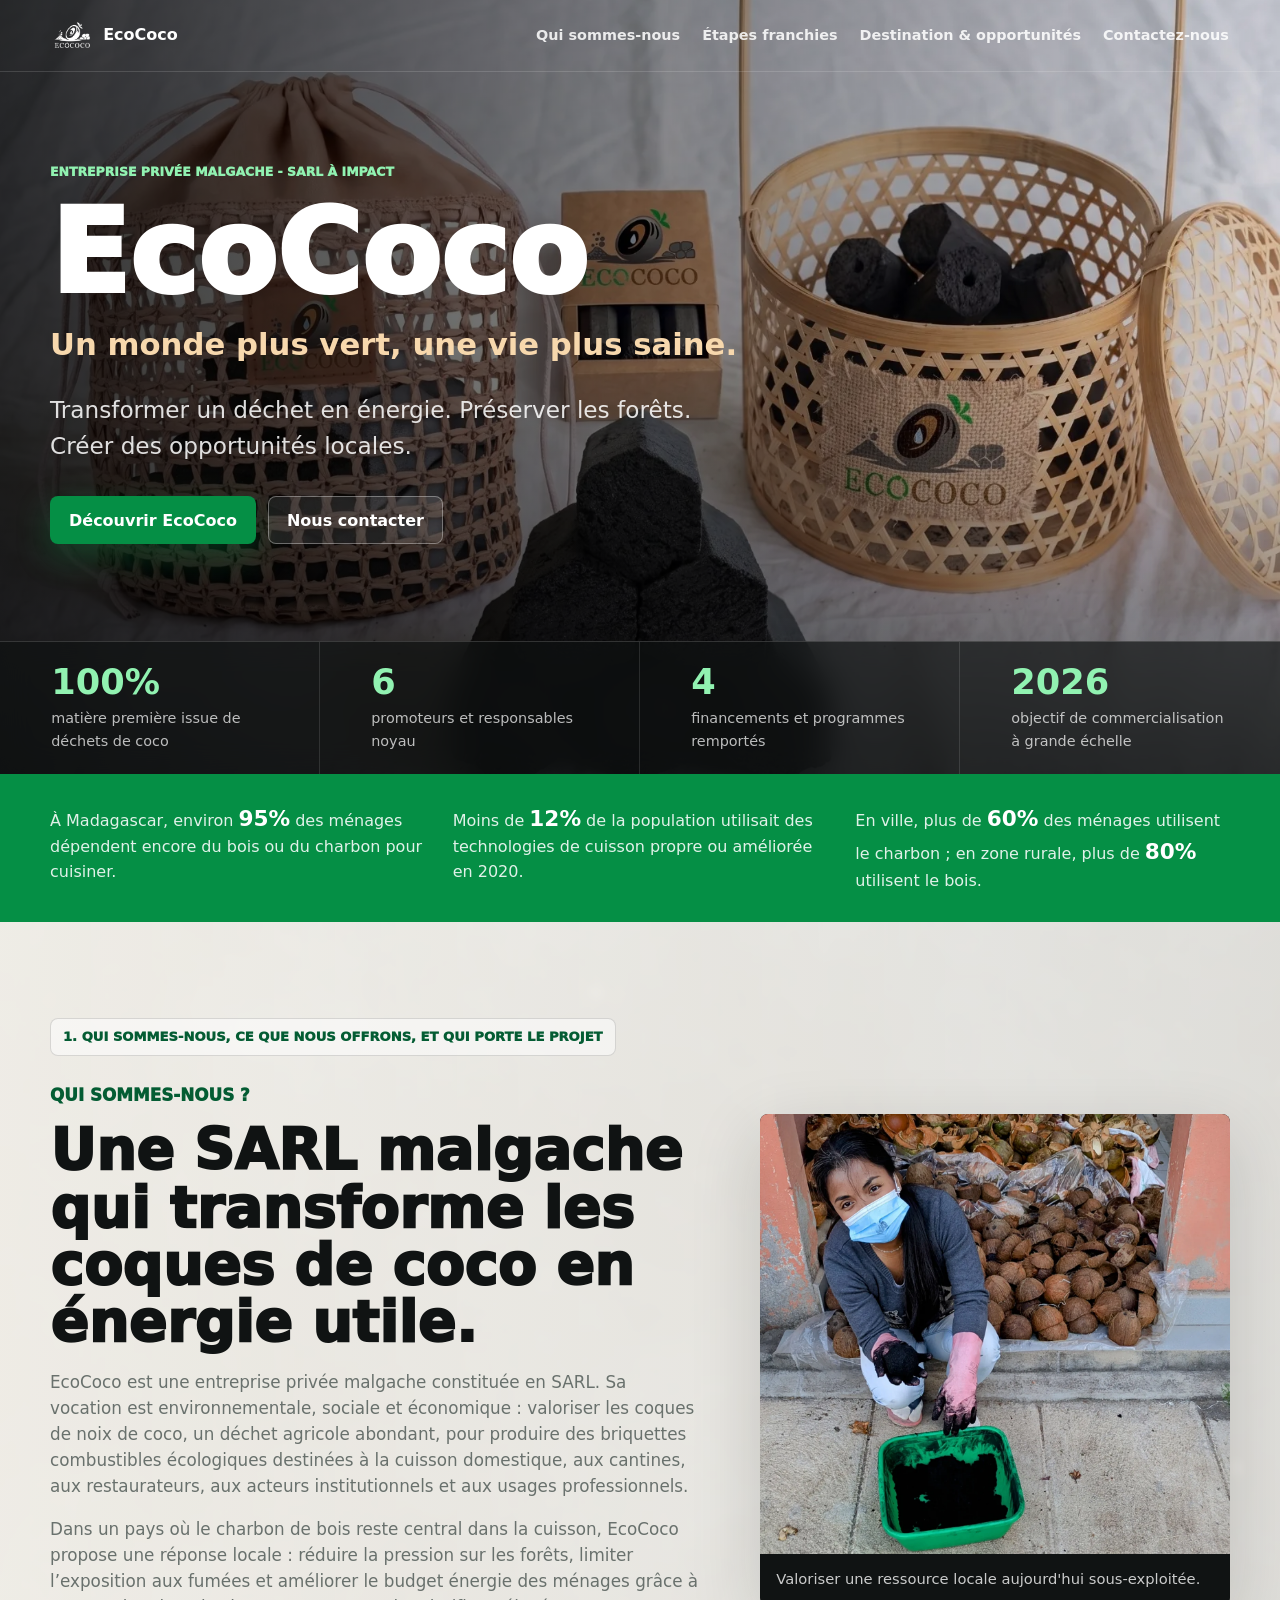
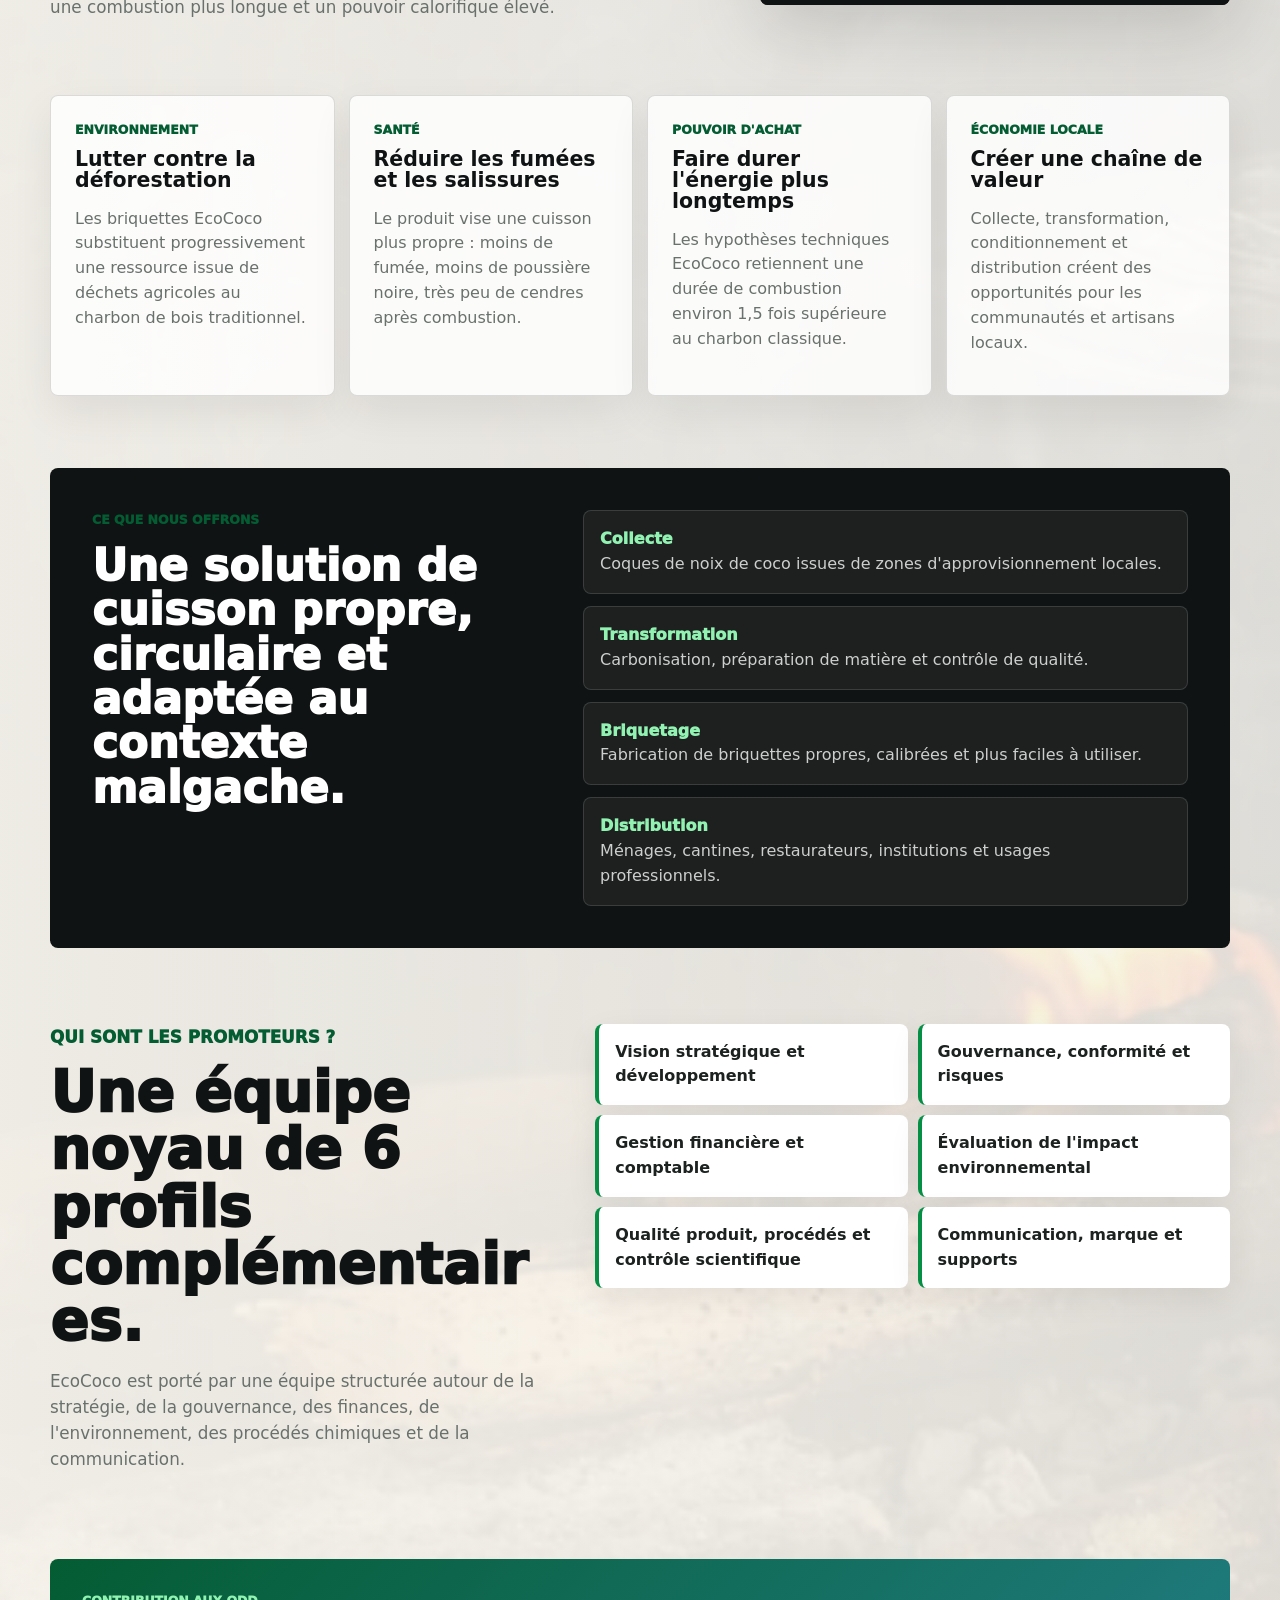
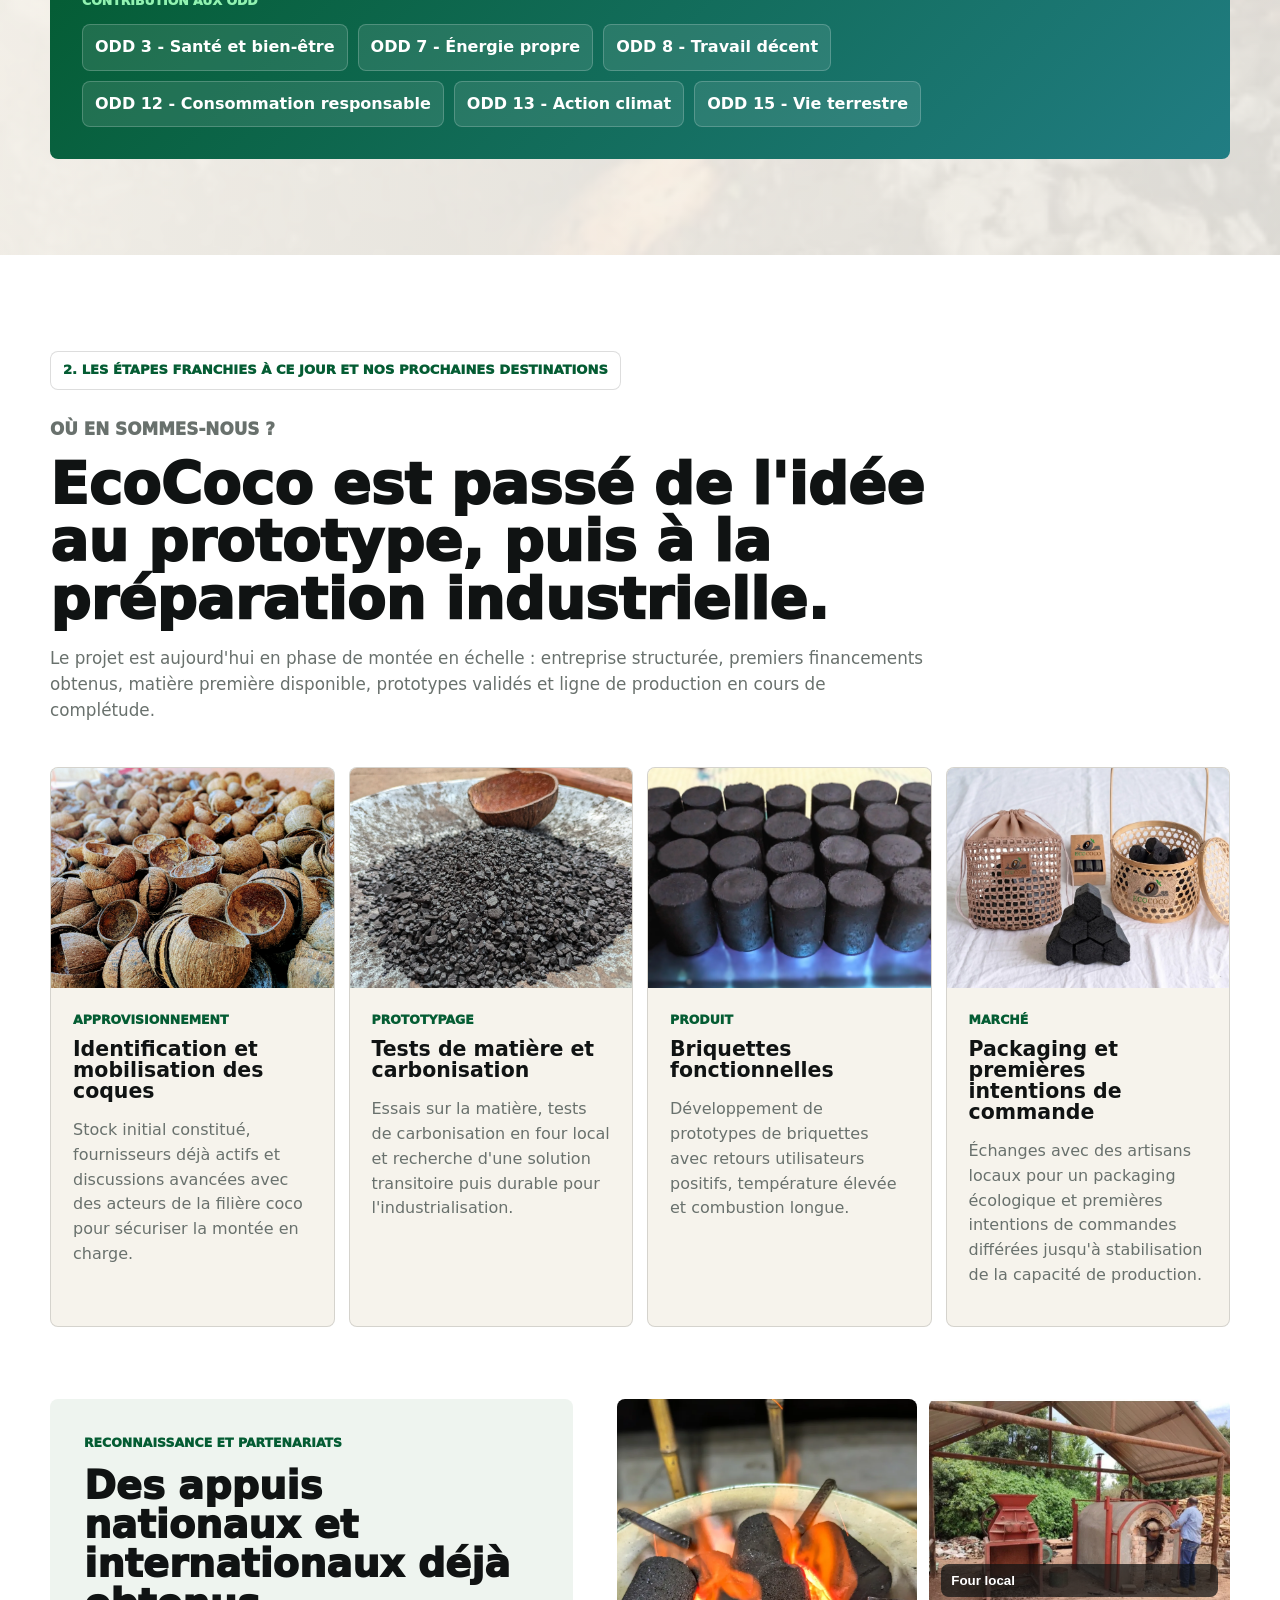
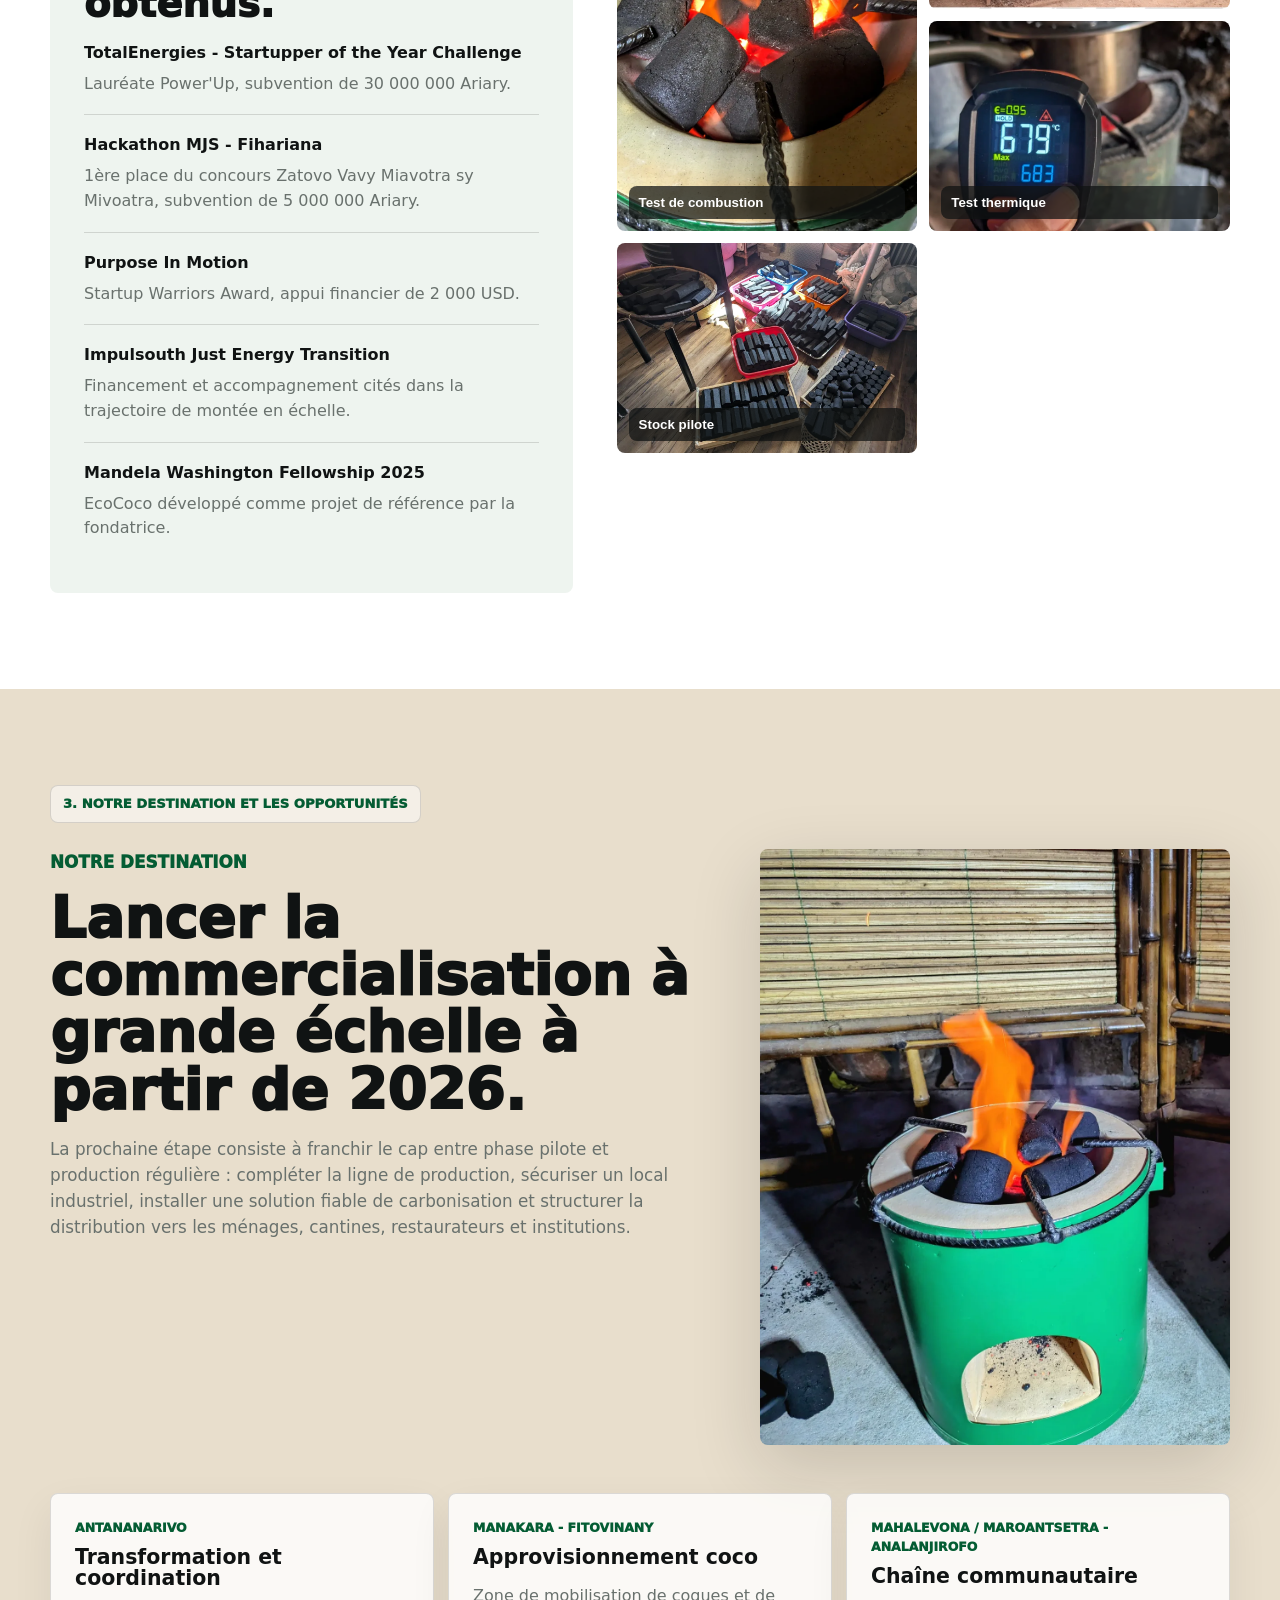
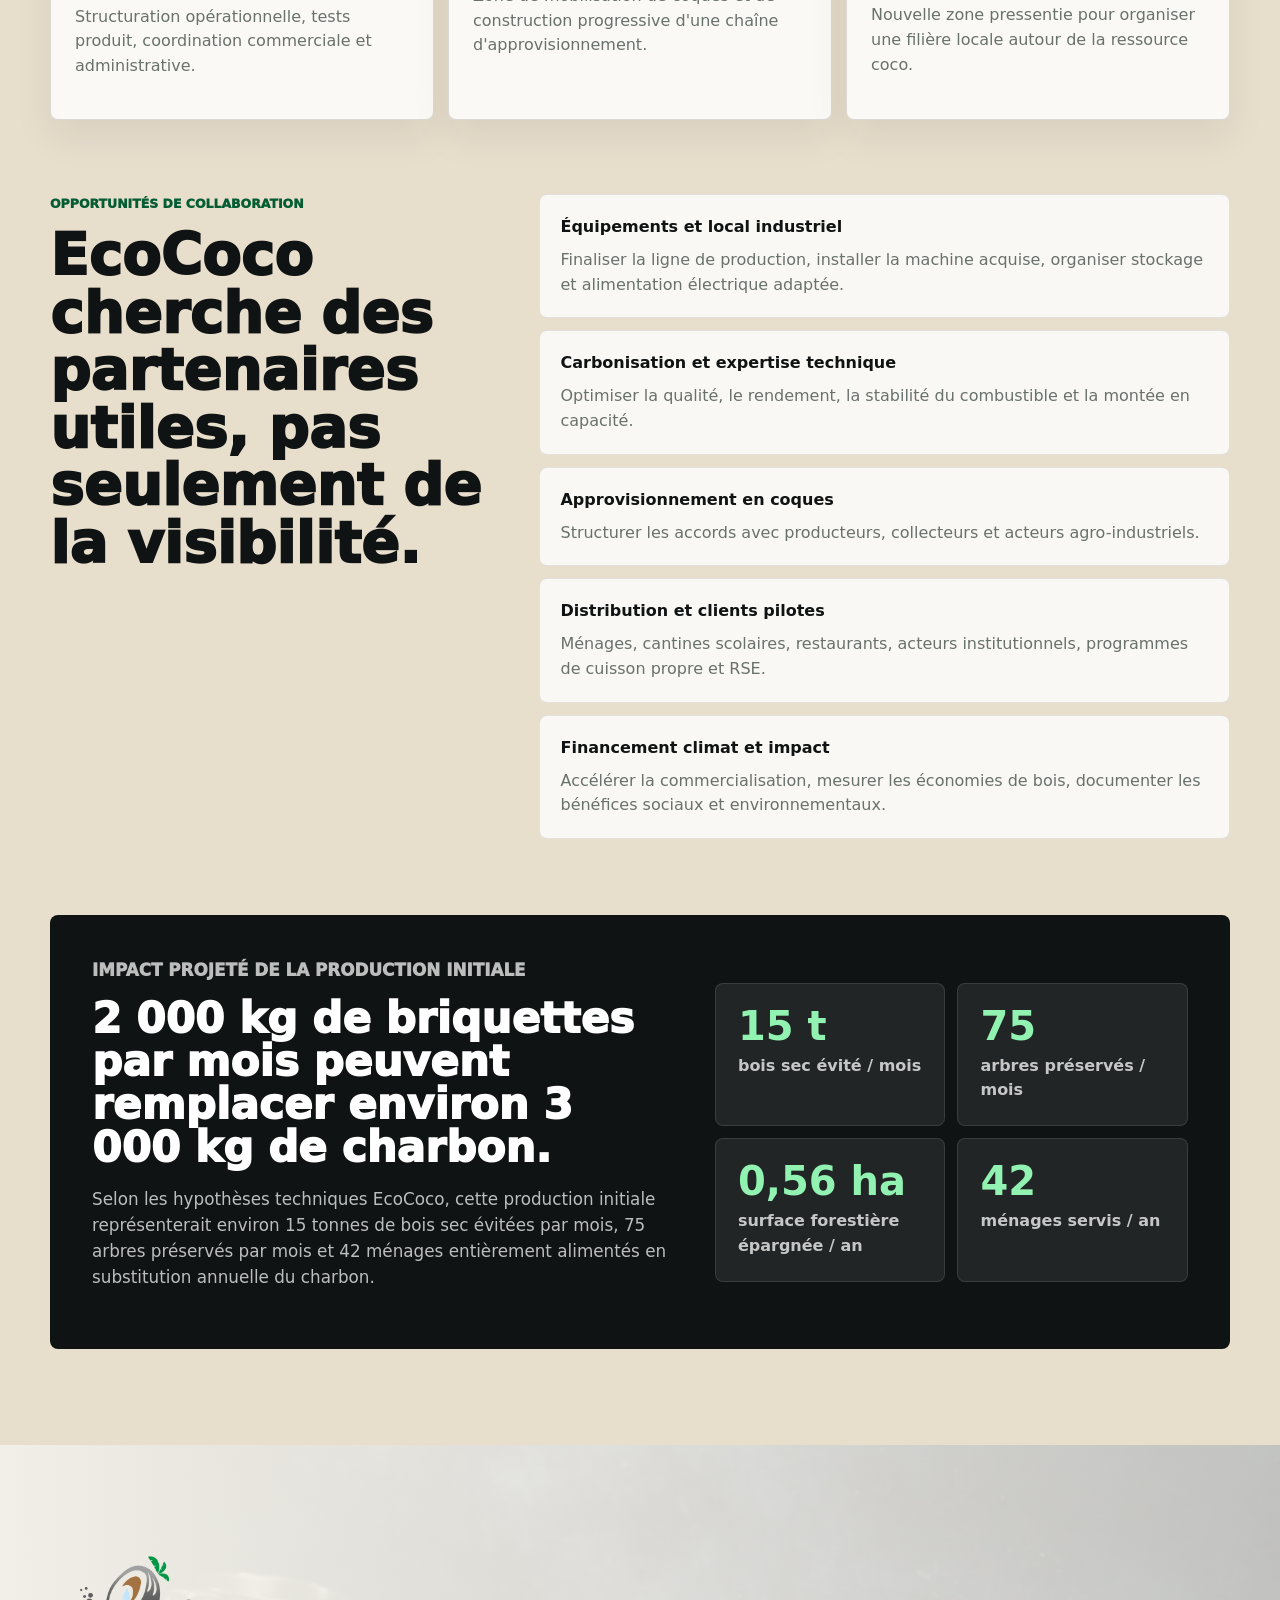
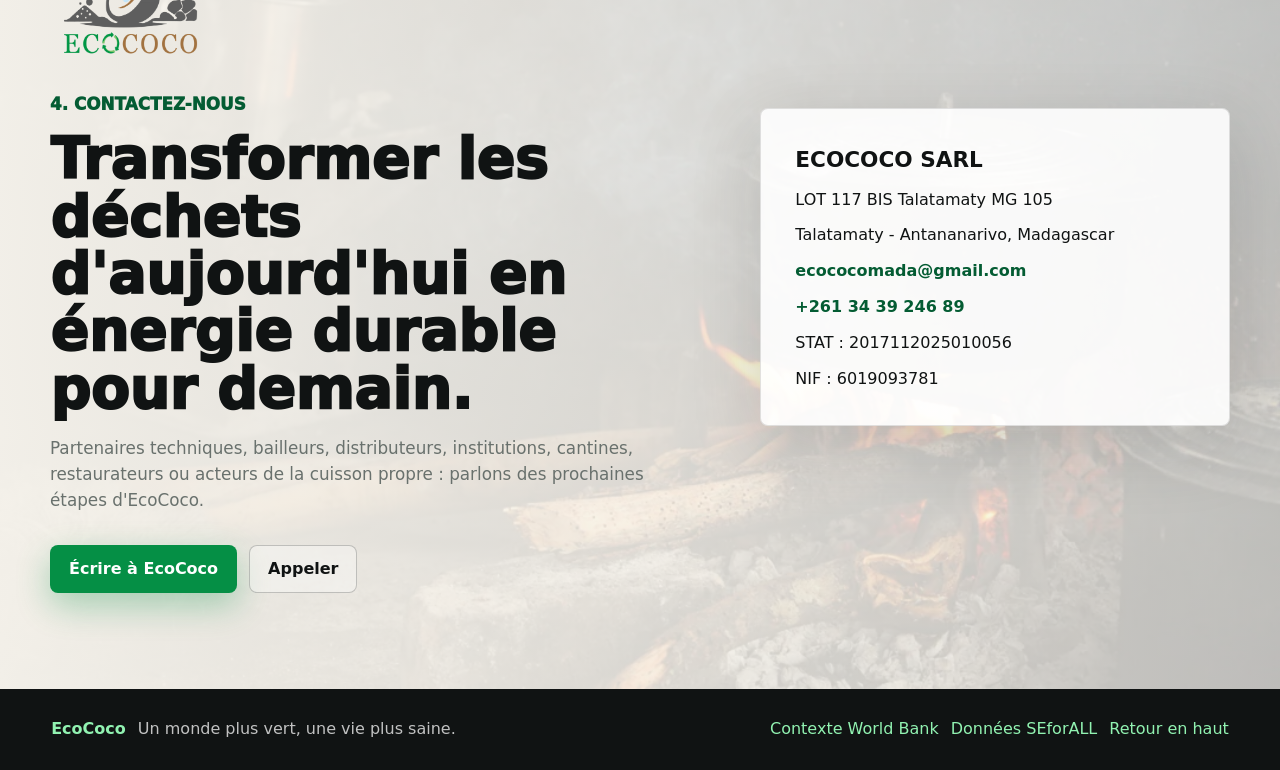
==== index.html @ a50e86cb "Add files via upload essai 1" ====
<!doctype html>
<html lang="fr">
  <head>
    <meta charset="utf-8">
    <meta name="viewport" content="width=device-width, initial-scale=1">
    <title>EcoCoco - Un monde plus vert, une vie plus saine</title>
    <meta
      name="description"
      content="EcoCoco SARL transforme les coques de noix de coco de Madagascar en briquettes écologiques pour réduire la pression sur les forêts, améliorer la cuisson et créer de la valeur locale."
    >
    <link rel="stylesheet" href="styles.css">
    <script src="script.js" defer></script>
  </head>
  <body>
    <header class="site-header" data-header>
      <a class="brand" href="#accueil" aria-label="Accueil EcoCoco">
        <img src="assets/img/logo-white.png" alt="" class="brand-logo">
        <span>EcoCoco</span>
      </a>

      <button class="nav-toggle" type="button" aria-label="Ouvrir le menu" aria-expanded="false" data-menu-toggle>
        <span></span>
        <span></span>
        <span></span>
      </button>

      <nav class="site-nav" data-nav aria-label="Navigation principale">
        <a href="#qui-sommes-nous">Qui sommes-nous</a>
        <a href="#etapes">Étapes franchies</a>
        <a href="#destination">Destination & opportunités</a>
        <a href="#contact">Contactez-nous</a>
      </nav>
    </header>

    <main>
      <section class="hero" id="accueil">
        <div class="hero-media" aria-hidden="true"></div>
        <div class="hero-content">
          <p class="eyebrow">Entreprise privée malgache - SARL à impact</p>
          <h1>EcoCoco</h1>
          <p class="tagline">Un monde plus vert, une vie plus saine.</p>
          <p class="hero-lead">
            Transformer un déchet en énergie. Préserver les forêts. Créer des opportunités locales.
          </p>
          <div class="hero-actions">
            <a class="button button-primary" href="#qui-sommes-nous">Découvrir EcoCoco</a>
            <a class="button button-light" href="#contact">Nous contacter</a>
          </div>
        </div>
        <div class="hero-strip" aria-label="Chiffres clés EcoCoco">
          <div>
            <strong>100%</strong>
            <span>matière première issue de déchets de coco</span>
          </div>
          <div>
            <strong>6</strong>
            <span>promoteurs et responsables noyau</span>
          </div>
          <div>
            <strong>4</strong>
            <span>financements et programmes remportés</span>
          </div>
          <div>
            <strong>2026</strong>
            <span>objectif de commercialisation à grande échelle</span>
          </div>
        </div>
      </section>

      <section class="context-bar" aria-label="Contexte national de la cuisson propre">
        <div class="section-inner context-grid">
          <p>
            À Madagascar, environ <strong>95%</strong> des ménages dépendent encore du bois ou du charbon pour cuisiner.
          </p>
          <p>
            Moins de <strong>12%</strong> de la population utilisait des technologies de cuisson propre ou améliorée en 2020.
          </p>
          <p>
            En ville, plus de <strong>60%</strong> des ménages utilisent le charbon ; en zone rurale, plus de <strong>80%</strong> utilisent le bois.
          </p>
        </div>
      </section>

      <section class="section about-section" id="qui-sommes-nous">
        <div class="section-inner">
          <div class="section-kicker">1. Qui sommes-nous, ce que nous offrons, et qui porte le projet</div>

          <div class="about-layout">
            <div class="about-copy">
              <p class="eyebrow dark">Qui sommes-nous ?</p>
              <h2>Une SARL malgache qui transforme les coques de coco en énergie utile.</h2>
              <p>
                EcoCoco est une entreprise privée malgache constituée en SARL. Sa vocation est environnementale, sociale et économique : valoriser les coques de noix de coco, un déchet agricole abondant, pour produire des briquettes combustibles écologiques destinées à la cuisson domestique, aux cantines, aux restaurateurs, aux acteurs institutionnels et aux usages professionnels.
              </p>
              <p>
                Dans un pays où le charbon de bois reste central dans la cuisson, EcoCoco propose une réponse locale : réduire la pression sur les forêts, limiter l’exposition aux fumées et améliorer le budget énergie des ménages grâce à une combustion plus longue et un pouvoir calorifique élevé.
              </p>
            </div>

            <figure class="feature-photo">
              <img src="assets/img/founder-shells.webp" alt="Collecte et manipulation de coques de noix de coco pour EcoCoco">
              <figcaption>Valoriser une ressource locale aujourd'hui sous-exploitée.</figcaption>
            </figure>
          </div>

          <div class="offer-grid">
            <article>
              <span>Environnement</span>
              <h3>Lutter contre la déforestation</h3>
              <p>Les briquettes EcoCoco substituent progressivement une ressource issue de déchets agricoles au charbon de bois traditionnel.</p>
            </article>
            <article>
              <span>Santé</span>
              <h3>Réduire les fumées et les salissures</h3>
              <p>Le produit vise une cuisson plus propre : moins de fumée, moins de poussière noire, très peu de cendres après combustion.</p>
            </article>
            <article>
              <span>Pouvoir d'achat</span>
              <h3>Faire durer l'énergie plus longtemps</h3>
              <p>Les hypothèses techniques EcoCoco retiennent une durée de combustion environ 1,5 fois supérieure au charbon classique.</p>
            </article>
            <article>
              <span>Économie locale</span>
              <h3>Créer une chaîne de valeur</h3>
              <p>Collecte, transformation, conditionnement et distribution créent des opportunités pour les communautés et artisans locaux.</p>
            </article>
          </div>

          <div class="mission-panel">
            <div>
              <p class="eyebrow dark">Ce que nous offrons</p>
              <h2>Une solution de cuisson propre, circulaire et adaptée au contexte malgache.</h2>
            </div>
            <ol class="value-chain" aria-label="Chaîne de valeur EcoCoco">
              <li><span>Collecte</span> Coques de noix de coco issues de zones d'approvisionnement locales.</li>
              <li><span>Transformation</span> Carbonisation, préparation de matière et contrôle de qualité.</li>
              <li><span>Briquetage</span> Fabrication de briquettes propres, calibrées et plus faciles à utiliser.</li>
              <li><span>Distribution</span> Ménages, cantines, restaurateurs, institutions et usages professionnels.</li>
            </ol>
          </div>

          <div class="promoters">
            <div>
              <p class="eyebrow dark">Qui sont les promoteurs ?</p>
              <h2>Une équipe noyau de 6 profils complémentaires.</h2>
              <p>
                EcoCoco est porté par une équipe structurée autour de la stratégie, de la gouvernance, des finances, de l'environnement, des procédés chimiques et de la communication.
              </p>
            </div>
            <div class="role-list">
              <span>Vision stratégique et développement</span>
              <span>Gouvernance, conformité et risques</span>
              <span>Gestion financière et comptable</span>
              <span>Évaluation de l'impact environnemental</span>
              <span>Qualité produit, procédés et contrôle scientifique</span>
              <span>Communication, marque et supports</span>
            </div>
          </div>

          <div class="sdg-band">
            <p class="eyebrow">Contribution aux ODD</p>
            <div class="sdg-list" aria-label="Objectifs de développement durable concernés">
              <span>ODD 3 - Santé et bien-être</span>
              <span>ODD 7 - Énergie propre</span>
              <span>ODD 8 - Travail décent</span>
              <span>ODD 12 - Consommation responsable</span>
              <span>ODD 13 - Action climat</span>
              <span>ODD 15 - Vie terrestre</span>
            </div>
          </div>
        </div>
      </section>

      <section class="section journey-section" id="etapes">
        <div class="section-inner">
          <div class="section-kicker">2. Les étapes franchies à ce jour et nos prochaines destinations</div>
          <div class="section-head">
            <p class="eyebrow">Où en sommes-nous ?</p>
            <h2>EcoCoco est passé de l'idée au prototype, puis à la préparation industrielle.</h2>
            <p>
              Le projet est aujourd'hui en phase de montée en échelle : entreprise structurée, premiers financements obtenus, matière première disponible, prototypes validés et ligne de production en cours de complétude.
            </p>
          </div>

          <div class="timeline">
            <article class="timeline-item">
              <img src="assets/img/shells-yard.webp" alt="Stockage de coques de noix de coco">
              <div>
                <span>Approvisionnement</span>
                <h3>Identification et mobilisation des coques</h3>
                <p>Stock initial constitué, fournisseurs déjà actifs et discussions avancées avec des acteurs de la filière coco pour sécuriser la montée en charge.</p>
              </div>
            </article>
            <article class="timeline-item">
              <img src="assets/img/carbonized-shells.webp" alt="Matière carbonisée issue des coques de coco">
              <div>
                <span>Prototypage</span>
                <h3>Tests de matière et carbonisation</h3>
                <p>Essais sur la matière, tests de carbonisation en four local et recherche d'une solution transitoire puis durable pour l'industrialisation.</p>
              </div>
            </article>
            <article class="timeline-item">
              <img src="assets/img/prototype-cylinders.webp" alt="Briquettes cylindriques EcoCoco alignées">
              <div>
                <span>Produit</span>
                <h3>Briquettes fonctionnelles</h3>
                <p>Développement de prototypes de briquettes avec retours utilisateurs positifs, température élevée et combustion longue.</p>
              </div>
            </article>
            <article class="timeline-item">
              <img src="assets/img/packaging-craft.webp" alt="Packaging artisanal EcoCoco avec briquettes écologiques">
              <div>
                <span>Marché</span>
                <h3>Packaging et premières intentions de commande</h3>
                <p>Échanges avec des artisans locaux pour un packaging écologique et premières intentions de commandes différées jusqu'à stabilisation de la capacité de production.</p>
              </div>
            </article>
          </div>

          <div class="proof-layout">
            <div class="funding-list">
              <p class="eyebrow dark">Reconnaissance et partenariats</p>
              <h2>Des appuis nationaux et internationaux déjà obtenus.</h2>
              <div class="funding-row">
                <strong>TotalEnergies - Startupper of the Year Challenge</strong>
                <span>Lauréate Power'Up, subvention de 30 000 000 Ariary.</span>
              </div>
              <div class="funding-row">
                <strong>Hackathon MJS - Fihariana</strong>
                <span>1ère place du concours Zatovo Vavy Miavotra sy Mivoatra, subvention de 5 000 000 Ariary.</span>
              </div>
              <div class="funding-row">
                <strong>Purpose In Motion</strong>
                <span>Startup Warriors Award, appui financier de 2 000 USD.</span>
              </div>
              <div class="funding-row">
                <strong>Impulsouth Just Energy Transition</strong>
                <span>Financement et accompagnement cités dans la trajectoire de montée en échelle.</span>
              </div>
              <div class="funding-row">
                <strong>Mandela Washington Fellowship 2025</strong>
                <span>EcoCoco développé comme projet de référence par la fondatrice.</span>
              </div>
            </div>

            <div class="media-grid" data-gallery>
              <button class="media-card large" type="button" data-full="assets/img/combustion-stove.webp">
                <img src="assets/img/combustion-stove.webp" alt="Briquettes EcoCoco en combustion dans un foyer local">
                <span>Test de combustion</span>
              </button>
              <button class="media-card" type="button" data-full="assets/img/test-local-kiln.webp">
                <img src="assets/img/test-local-kiln.webp" alt="Test de carbonisation dans un four local">
                <span>Four local</span>
              </button>
              <button class="media-card" type="button" data-full="assets/img/temperature-test.webp">
                <img src="assets/img/temperature-test.webp" alt="Mesure de température à 679 degrés Celsius">
                <span>Test thermique</span>
              </button>
              <button class="media-card" type="button" data-full="assets/img/stock-production.webp">
                <img src="assets/img/stock-production.webp" alt="Briquettes EcoCoco triées et stockées">
                <span>Stock pilote</span>
              </button>
            </div>
          </div>
        </div>
      </section>

      <section class="section destination-section" id="destination">
        <div class="section-inner">
          <div class="section-kicker">3. Notre destination et les opportunités</div>
          <div class="destination-hero">
            <div>
              <p class="eyebrow dark">Notre destination</p>
              <h2>Lancer la commercialisation à grande échelle à partir de 2026.</h2>
              <p>
                La prochaine étape consiste à franchir le cap entre phase pilote et production régulière : compléter la ligne de production, sécuriser un local industriel, installer une solution fiable de carbonisation et structurer la distribution vers les ménages, cantines, restaurateurs et institutions.
              </p>
            </div>
            <img src="assets/img/combustion-green.webp" alt="Briquettes EcoCoco brûlant dans un foyer vert">
          </div>

          <div class="zones">
            <article>
              <span>Antananarivo</span>
              <h3>Transformation et coordination</h3>
              <p>Structuration opérationnelle, tests produit, coordination commerciale et administrative.</p>
            </article>
            <article>
              <span>Manakara - Fitovinany</span>
              <h3>Approvisionnement coco</h3>
              <p>Zone de mobilisation de coques et de construction progressive d'une chaîne d'approvisionnement.</p>
            </article>
            <article>
              <span>Mahalevona / Maroantsetra - Analanjirofo</span>
              <h3>Chaîne communautaire</h3>
              <p>Nouvelle zone pressentie pour organiser une filière locale autour de la ressource coco.</p>
            </article>
          </div>

          <div class="opportunity-layout">
            <div>
              <p class="eyebrow dark">Opportunités de collaboration</p>
              <h2>EcoCoco cherche des partenaires utiles, pas seulement de la visibilité.</h2>
            </div>
            <div class="opportunity-list">
              <article>
                <strong>Équipements et local industriel</strong>
                <span>Finaliser la ligne de production, installer la machine acquise, organiser stockage et alimentation électrique adaptée.</span>
              </article>
              <article>
                <strong>Carbonisation et expertise technique</strong>
                <span>Optimiser la qualité, le rendement, la stabilité du combustible et la montée en capacité.</span>
              </article>
              <article>
                <strong>Approvisionnement en coques</strong>
                <span>Structurer les accords avec producteurs, collecteurs et acteurs agro-industriels.</span>
              </article>
              <article>
                <strong>Distribution et clients pilotes</strong>
                <span>Ménages, cantines scolaires, restaurants, acteurs institutionnels, programmes de cuisson propre et RSE.</span>
              </article>
              <article>
                <strong>Financement climat et impact</strong>
                <span>Accélérer la commercialisation, mesurer les économies de bois, documenter les bénéfices sociaux et environnementaux.</span>
              </article>
            </div>
          </div>

          <div class="impact-calculator">
            <div>
              <p class="eyebrow">Impact projeté de la production initiale</p>
              <h2>2 000 kg de briquettes par mois peuvent remplacer environ 3 000 kg de charbon.</h2>
              <p>
                Selon les hypothèses techniques EcoCoco, cette production initiale représenterait environ 15 tonnes de bois sec évitées par mois, 75 arbres préservés par mois et 42 ménages entièrement alimentés en substitution annuelle du charbon.
              </p>
            </div>
            <div class="impact-metrics">
              <div><strong>15 t</strong><span>bois sec évité / mois</span></div>
              <div><strong>75</strong><span>arbres préservés / mois</span></div>
              <div><strong>0,56 ha</strong><span>surface forestière épargnée / an</span></div>
              <div><strong>42</strong><span>ménages servis / an</span></div>
            </div>
          </div>
        </div>
      </section>

      <section class="section contact-section" id="contact">
        <div class="section-inner contact-layout">
          <div class="contact-copy">
            <img src="assets/img/logo-color.png" alt="Logo EcoCoco" class="contact-logo">
            <p class="eyebrow dark">4. Contactez-nous</p>
            <h2>Transformer les déchets d'aujourd'hui en énergie durable pour demain.</h2>
            <p>
              Partenaires techniques, bailleurs, distributeurs, institutions, cantines, restaurateurs ou acteurs de la cuisson propre : parlons des prochaines étapes d'EcoCoco.
            </p>
            <div class="contact-actions">
              <a class="button button-primary" href="mailto:ecococomada@gmail.com">Écrire à EcoCoco</a>
              <a class="button button-outline" href="tel:+261343924689">Appeler</a>
            </div>
          </div>

          <address class="contact-card">
            <strong>ECOCOCO SARL</strong>
            <span>LOT 117 BIS Talatamaty MG 105</span>
            <span>Talatamaty - Antananarivo, Madagascar</span>
            <a href="mailto:ecococomada@gmail.com">ecococomada@gmail.com</a>
            <a href="tel:+261343924689">+261 34 39 246 89</a>
            <span>STAT : 2017112025010056</span>
            <span>NIF : 6019093781</span>
          </address>
        </div>
      </section>
    </main>

    <footer class="site-footer">
      <div>
        <strong>EcoCoco</strong>
        <span>Un monde plus vert, une vie plus saine.</span>
      </div>
      <div class="footer-links">
        <a href="https://documents1.worldbank.org/curated/en/985421614066122537/pdf/Cleaner-Cookstoves-Greener-Lives-Behavioral-Diagnostics-Note-MG-Ethanol-Clean-Cooking-Climate-Finance-Program.pdf" target="_blank" rel="noreferrer">Contexte World Bank</a>
        <a href="https://www.seforall.org/system/files/2024-07/summary-madagascar-cleancooking-en.pdf" target="_blank" rel="noreferrer">Données SEforALL</a>
        <a href="#accueil">Retour en haut</a>
      </div>
    </footer>

    <div class="lightbox" data-lightbox hidden>
      <button class="lightbox-close" type="button" aria-label="Fermer l'image" data-lightbox-close>&times;</button>
      <img
        src="[data-uri]"
        alt=""
        data-lightbox-image
      >
      <p data-lightbox-caption></p>
    </div>
  </body>
</html>
---- styles.css ----
:root {
  --ink: #101313;
  --ink-soft: #1c2220;
  --white: #ffffff;
  --paper: #f6f3ec;
  --sand: #e8decc;
  --mist: #eef4ef;
  --green: #058f45;
  --green-dark: #045c33;
  --coconut: #9a6a3a;
  --ember: #f0642f;
  --teal: #217d83;
  --muted: #69716d;
  --line: rgba(16, 19, 19, 0.14);
  --shadow: 0 22px 70px rgba(16, 19, 19, 0.16);
  --radius: 8px;
}

* {
  box-sizing: border-box;
}

html {
  scroll-behavior: smooth;
}

body {
  margin: 0;
  color: var(--ink);
  background: var(--paper);
  font-family: Inter, ui-sans-serif, system-ui, -apple-system, BlinkMacSystemFont, "Segoe UI", sans-serif;
  line-height: 1.55;
}

body.no-scroll {
  overflow: hidden;
}

img {
  display: block;
  max-width: 100%;
}

a {
  color: inherit;
  text-decoration: none;
}

p,
h1,
h2,
h3,
span,
strong,
a,
li {
  overflow-wrap: anywhere;
}

.site-header {
  position: fixed;
  z-index: 50;
  top: 0;
  left: 0;
  right: 0;
  display: flex;
  align-items: center;
  justify-content: space-between;
  gap: 24px;
  min-height: 72px;
  padding: 14px clamp(18px, 4vw, 56px);
  color: var(--white);
  border-bottom: 1px solid rgba(255, 255, 255, 0.14);
  transition: background 180ms ease, min-height 180ms ease;
}

.site-header.is-scrolled,
.site-header.is-open {
  min-height: 62px;
  background: rgba(16, 19, 19, 0.91);
  backdrop-filter: blur(18px);
}

.brand {
  display: inline-flex;
  align-items: center;
  gap: 10px;
  font-weight: 900;
}

.brand-logo {
  width: 42px;
  height: 34px;
  object-fit: contain;
}

.site-nav {
  display: flex;
  align-items: center;
  gap: 22px;
  font-size: 0.9rem;
  font-weight: 800;
}

.site-nav a {
  opacity: 0.86;
  transition: color 160ms ease, opacity 160ms ease;
}

.site-nav a:hover,
.site-nav a:focus-visible {
  color: #8ef3b5;
  opacity: 1;
}

.nav-toggle {
  display: none;
  width: 44px;
  height: 44px;
  padding: 0;
  border: 1px solid rgba(255, 255, 255, 0.28);
  border-radius: var(--radius);
  background: rgba(255, 255, 255, 0.1);
  color: var(--white);
}

.nav-toggle span {
  display: block;
  width: 20px;
  height: 2px;
  margin: 4px auto;
  background: currentColor;
}

.hero {
  position: relative;
  min-height: 720px;
  height: 86vh;
  max-height: 860px;
  overflow: hidden;
  color: var(--white);
  background: var(--ink);
}

.hero-media {
  position: absolute;
  inset: 0;
  background:
    linear-gradient(90deg, rgba(0, 0, 0, 0.82), rgba(0, 0, 0, 0.44) 54%, rgba(0, 0, 0, 0.14)),
    linear-gradient(0deg, rgba(0, 0, 0, 0.55), transparent 48%),
    url("assets/img/hero-packaging.webp") center / cover no-repeat;
}

.hero-content {
  position: relative;
  z-index: 2;
  width: min(1180px, calc(100% - 36px));
  margin: 0 auto;
  padding-top: clamp(140px, 18vh, 190px);
}

.eyebrow {
  margin: 0 0 14px;
  color: #91f2b1;
  font-size: 0.78rem;
  font-weight: 950;
  letter-spacing: 0;
  text-transform: uppercase;
}

.eyebrow.dark {
  color: var(--green-dark);
}

h1,
h2,
h3 {
  margin: 0;
  line-height: 1.02;
  letter-spacing: 0;
}

h1 {
  font-size: clamp(3.8rem, 9vw, 7.2rem);
  font-weight: 950;
}

h2 {
  font-size: clamp(2rem, 4.4vw, 4.25rem);
  font-weight: 950;
}

h3 {
  font-size: 1.28rem;
  font-weight: 900;
}

.tagline {
  margin: 8px 0 0;
  color: #f7d8ad;
  font-size: clamp(1.2rem, 2.4vw, 2.1rem);
  font-weight: 850;
}

.hero-lead {
  max-width: 710px;
  margin: 24px 0 0;
  color: rgba(255, 255, 255, 0.86);
  font-size: clamp(1.08rem, 2vw, 1.45rem);
}

.hero-actions,
.contact-actions {
  display: flex;
  flex-wrap: wrap;
  gap: 12px;
  margin-top: 32px;
}

.button {
  display: inline-flex;
  align-items: center;
  justify-content: center;
  min-height: 48px;
  padding: 13px 18px;
  border: 1px solid transparent;
  border-radius: var(--radius);
  font-weight: 900;
  line-height: 1.1;
  transition: transform 160ms ease, background 160ms ease, border-color 160ms ease;
}

.button:hover,
.button:focus-visible {
  transform: translateY(-2px);
}

.button-primary {
  background: var(--green);
  color: var(--white);
  box-shadow: 0 12px 34px rgba(5, 143, 69, 0.32);
}

.button-primary:hover,
.button-primary:focus-visible {
  background: #0aa754;
}

.button-light {
  color: var(--white);
  border-color: rgba(255, 255, 255, 0.34);
  background: rgba(255, 255, 255, 0.1);
}

.button-outline {
  color: var(--ink);
  border-color: rgba(16, 19, 19, 0.22);
  background: rgba(255, 255, 255, 0.35);
}

.hero-strip {
  position: absolute;
  z-index: 3;
  left: 0;
  right: 0;
  bottom: 0;
  display: grid;
  grid-template-columns: repeat(4, 1fr);
  background: rgba(16, 19, 19, 0.68);
  border-top: 1px solid rgba(255, 255, 255, 0.15);
  backdrop-filter: blur(16px);
}

.hero-strip div {
  min-height: 118px;
  padding: 22px clamp(18px, 4vw, 56px);
  border-right: 1px solid rgba(255, 255, 255, 0.12);
}

.hero-strip div:last-child {
  border-right: 0;
}

.hero-strip strong {
  display: block;
  color: #91f2b1;
  font-size: 2.2rem;
  line-height: 1;
}

.hero-strip span {
  display: block;
  margin-top: 8px;
  color: rgba(255, 255, 255, 0.72);
  font-size: 0.9rem;
}

.section,
.context-bar {
  padding: 96px 0;
}

.section-inner {
  width: min(1180px, calc(100% - 36px));
  margin: 0 auto;
}

.context-bar {
  padding: 28px 0;
  background: var(--green);
  color: var(--white);
}

.context-grid {
  display: grid;
  grid-template-columns: repeat(3, 1fr);
  gap: 28px;
}

.context-grid p {
  margin: 0;
  color: rgba(255, 255, 255, 0.88);
}

.context-grid strong {
  color: var(--white);
  font-size: 1.35rem;
}

.section-kicker {
  display: inline-flex;
  align-items: center;
  min-height: 34px;
  margin-bottom: 26px;
  padding: 8px 12px;
  border: 1px solid var(--line);
  border-radius: var(--radius);
  color: var(--green-dark);
  background: rgba(255, 255, 255, 0.52);
  font-size: 0.82rem;
  font-weight: 950;
  text-transform: uppercase;
}

.about-section {
  background:
    linear-gradient(90deg, rgba(246, 243, 236, 0.96), rgba(246, 243, 236, 0.88)),
    url("assets/img/cooking-context.webp") center / cover no-repeat;
}

.about-layout,
.destination-hero,
.contact-layout {
  display: grid;
  grid-template-columns: minmax(0, 1fr) minmax(330px, 0.72fr);
  gap: 58px;
  align-items: center;
}

.about-copy p,
.section-head p,
.destination-hero p,
.contact-copy p,
.promoters p,
.impact-calculator p {
  color: var(--muted);
  font-size: 1.05rem;
}

.feature-photo {
  margin: 0;
  overflow: hidden;
  border-radius: var(--radius);
  background: var(--ink);
  box-shadow: var(--shadow);
}

.feature-photo img {
  width: 100%;
  height: 440px;
  object-fit: cover;
}

.feature-photo figcaption {
  padding: 14px 16px;
  color: rgba(255, 255, 255, 0.78);
  background: var(--ink);
  font-size: 0.92rem;
}

.offer-grid {
  display: grid;
  grid-template-columns: repeat(4, 1fr);
  gap: 14px;
  margin-top: 58px;
}

.offer-grid article,
.zones article {
  padding: 24px;
  border: 1px solid var(--line);
  border-radius: var(--radius);
  background: rgba(255, 255, 255, 0.82);
  box-shadow: 0 16px 42px rgba(16, 19, 19, 0.07);
}

.offer-grid span,
.zones span,
.timeline-item span {
  display: block;
  margin-bottom: 10px;
  color: var(--green-dark);
  font-size: 0.78rem;
  font-weight: 950;
  text-transform: uppercase;
}

.offer-grid p,
.zones p,
.timeline-item p,
.funding-row span,
.opportunity-list span {
  color: var(--muted);
}

.mission-panel {
  display: grid;
  grid-template-columns: minmax(0, 0.85fr) minmax(0, 1.15fr);
  gap: 44px;
  align-items: start;
  margin-top: 72px;
  padding: 42px;
  border-radius: var(--radius);
  background: var(--ink);
  color: var(--white);
}

.mission-panel h2 {
  font-size: clamp(1.8rem, 3.4vw, 3rem);
}

.value-chain {
  display: grid;
  gap: 12px;
  margin: 0;
  padding: 0;
  list-style: none;
}

.value-chain li {
  padding: 16px;
  border: 1px solid rgba(255, 255, 255, 0.13);
  border-radius: var(--radius);
  background: rgba(255, 255, 255, 0.06);
  color: rgba(255, 255, 255, 0.78);
}

.value-chain span {
  display: block;
  color: #91f2b1;
  font-weight: 950;
}

.promoters {
  display: grid;
  grid-template-columns: minmax(0, 0.78fr) minmax(0, 1fr);
  gap: 50px;
  align-items: start;
  margin-top: 76px;
}

.role-list {
  display: grid;
  grid-template-columns: repeat(2, 1fr);
  gap: 10px;
}

.role-list span {
  min-height: 74px;
  padding: 16px;
  border-left: 4px solid var(--green);
  border-radius: var(--radius);
  background: var(--white);
  color: var(--ink-soft);
  font-weight: 850;
  box-shadow: 0 10px 32px rgba(16, 19, 19, 0.07);
}

.sdg-band {
  margin-top: 70px;
  padding: 32px;
  border-radius: var(--radius);
  background: linear-gradient(135deg, var(--green-dark), var(--teal));
  color: var(--white);
}

.sdg-list {
  display: flex;
  flex-wrap: wrap;
  gap: 10px;
}

.sdg-list span {
  padding: 10px 12px;
  border: 1px solid rgba(255, 255, 255, 0.2);
  border-radius: var(--radius);
  background: rgba(255, 255, 255, 0.1);
  font-weight: 850;
}

.journey-section {
  background: var(--white);
}

.section-head {
  max-width: 880px;
  margin-bottom: 44px;
}

.timeline {
  display: grid;
  grid-template-columns: repeat(4, 1fr);
  gap: 14px;
}

.timeline-item {
  overflow: hidden;
  border: 1px solid var(--line);
  border-radius: var(--radius);
  background: var(--paper);
}

.timeline-item img {
  width: 100%;
  height: 220px;
  object-fit: cover;
}

.timeline-item div {
  padding: 22px;
}

.proof-layout {
  display: grid;
  grid-template-columns: minmax(0, 0.92fr) minmax(0, 1.08fr);
  gap: 44px;
  align-items: start;
  margin-top: 72px;
}

.funding-list {
  padding: 34px;
  border-radius: var(--radius);
  background: var(--mist);
}

.funding-list h2 {
  font-size: clamp(1.8rem, 3vw, 2.6rem);
}

.funding-row {
  display: grid;
  gap: 6px;
  padding: 18px 0;
  border-bottom: 1px solid var(--line);
}

.funding-row:last-child {
  border-bottom: 0;
}

.funding-row strong {
  color: var(--ink);
}

.media-grid {
  display: grid;
  grid-template-columns: repeat(2, 1fr);
  grid-auto-rows: 210px;
  gap: 12px;
}

.media-card {
  position: relative;
  overflow: hidden;
  padding: 0;
  border: 0;
  border-radius: var(--radius);
  background: var(--ink);
  color: var(--white);
  cursor: zoom-in;
}

.media-card.large {
  grid-row: span 2;
}

.media-card img {
  width: 100%;
  height: 100%;
  object-fit: cover;
  transition: transform 380ms ease, opacity 180ms ease;
}

.media-card:hover img,
.media-card:focus-visible img {
  transform: scale(1.05);
  opacity: 0.82;
}

.media-card span {
  position: absolute;
  left: 12px;
  right: 12px;
  bottom: 12px;
  padding: 9px 10px;
  border-radius: var(--radius);
  background: rgba(16, 19, 19, 0.72);
  font-weight: 900;
  text-align: left;
}

.destination-section {
  background: var(--sand);
}

.destination-hero {
  align-items: stretch;
}

.destination-hero img {
  width: 100%;
  height: 100%;
  min-height: 360px;
  object-fit: cover;
  border-radius: var(--radius);
  box-shadow: var(--shadow);
}

.zones {
  display: grid;
  grid-template-columns: repeat(3, 1fr);
  gap: 14px;
  margin-top: 48px;
}

.opportunity-layout {
  display: grid;
  grid-template-columns: minmax(0, 0.78fr) minmax(0, 1.22fr);
  gap: 48px;
  margin-top: 74px;
}

.opportunity-list {
  display: grid;
  gap: 12px;
}

.opportunity-list article {
  display: grid;
  gap: 8px;
  padding: 20px;
  border-radius: var(--radius);
  background: rgba(255, 255, 255, 0.78);
  border: 1px solid rgba(16, 19, 19, 0.1);
}

.impact-calculator {
  display: grid;
  grid-template-columns: minmax(0, 1fr) minmax(320px, 0.82fr);
  gap: 46px;
  align-items: center;
  margin-top: 76px;
  padding: 42px;
  border-radius: var(--radius);
  background: var(--ink);
  color: var(--white);
}

.impact-calculator h2 {
  font-size: clamp(1.8rem, 3.3vw, 3rem);
}

.impact-calculator p {
  color: rgba(255, 255, 255, 0.72);
}

.impact-metrics {
  display: grid;
  grid-template-columns: repeat(2, 1fr);
  gap: 12px;
}

.impact-metrics div {
  padding: 22px;
  border-radius: var(--radius);
  background: rgba(255, 255, 255, 0.08);
  border: 1px solid rgba(255, 255, 255, 0.11);
}

.impact-metrics strong {
  display: block;
  color: #91f2b1;
  font-size: 2.5rem;
  line-height: 1;
}

.impact-metrics span {
  display: block;
  margin-top: 8px;
  color: rgba(255, 255, 255, 0.74);
  font-weight: 800;
}

.contact-section {
  background:
    linear-gradient(90deg, rgba(246, 243, 236, 0.98), rgba(246, 243, 236, 0.74)),
    url("assets/img/cooking-context.webp") center / cover no-repeat;
}

.contact-logo {
  width: 160px;
  margin-bottom: 22px;
}

.contact-card {
  display: grid;
  gap: 11px;
  padding: 34px;
  border: 1px solid rgba(16, 19, 19, 0.12);
  border-radius: var(--radius);
  background: rgba(255, 255, 255, 0.88);
  box-shadow: var(--shadow);
  font-style: normal;
}

.contact-card strong {
  font-size: 1.35rem;
}

.contact-card a {
  color: var(--green-dark);
  font-weight: 900;
}

.site-footer {
  display: flex;
  align-items: center;
  justify-content: space-between;
  gap: 18px;
  padding: 28px clamp(18px, 4vw, 56px);
  background: var(--ink);
  color: rgba(255, 255, 255, 0.74);
}

.site-footer div {
  display: flex;
  flex-wrap: wrap;
  gap: 12px;
}

.site-footer strong,
.site-footer a {
  color: #91f2b1;
}

.footer-links {
  justify-content: flex-end;
}

.lightbox {
  position: fixed;
  z-index: 100;
  inset: 0;
  display: grid;
  place-items: center;
  padding: 28px;
  background: rgba(0, 0, 0, 0.9);
}

.lightbox[hidden] {
  display: none;
}

.lightbox img {
  max-width: min(1120px, 92vw);
  max-height: 82vh;
  border-radius: var(--radius);
  box-shadow: 0 28px 90px rgba(0, 0, 0, 0.5);
}

.lightbox p {
  margin: 14px 0 0;
  color: var(--white);
  font-weight: 900;
  text-align: center;
}

.lightbox-close {
  position: fixed;
  top: 18px;
  right: 18px;
  width: 46px;
  height: 46px;
  border: 1px solid rgba(255, 255, 255, 0.28);
  border-radius: var(--radius);
  background: rgba(255, 255, 255, 0.12);
  color: var(--white);
  font-size: 2rem;
  line-height: 1;
  cursor: pointer;
}

@media (max-width: 1080px) {
  .site-nav {
    gap: 14px;
    font-size: 0.82rem;
  }

  .offer-grid,
  .timeline {
    grid-template-columns: repeat(2, 1fr);
  }
}

@media (max-width: 880px) {
  .nav-toggle {
    display: block;
  }

  .site-nav {
    position: fixed;
    top: 72px;
    left: 18px;
    right: 18px;
    display: none;
    flex-direction: column;
    align-items: stretch;
    gap: 0;
    padding: 10px;
    border: 1px solid rgba(255, 255, 255, 0.12);
    border-radius: var(--radius);
    background: rgba(16, 19, 19, 0.96);
    box-shadow: var(--shadow);
  }

  .site-nav.is-open {
    display: flex;
  }

  .site-nav a {
    padding: 14px;
  }

  .hero {
    min-height: 760px;
    height: auto;
  }

  .hero-content {
    padding-bottom: 250px;
  }

  .hero-strip {
    grid-template-columns: repeat(2, 1fr);
  }

  .hero-strip div {
    min-height: 104px;
    padding: 18px;
  }

  .context-grid,
  .about-layout,
  .mission-panel,
  .promoters,
  .proof-layout,
  .destination-hero,
  .opportunity-layout,
  .impact-calculator,
  .contact-layout {
    grid-template-columns: 1fr;
  }

  .zones {
    grid-template-columns: 1fr;
  }

  .site-footer {
    align-items: flex-start;
    flex-direction: column;
  }

  .footer-links {
    justify-content: flex-start;
  }
}

@media (max-width: 620px) {
  .site-header {
    padding-left: 16px;
    padding-right: 16px;
  }

  .brand-logo {
    width: 36px;
    height: 30px;
  }

  .hero-media {
    background:
      linear-gradient(90deg, rgba(0, 0, 0, 0.86), rgba(0, 0, 0, 0.5)),
      linear-gradient(0deg, rgba(0, 0, 0, 0.62), transparent 50%),
      url("assets/img/hero-packaging.webp") center / cover no-repeat;
  }

  .hero-content {
    width: min(100% - 32px, 1180px);
    padding-top: 124px;
    padding-bottom: 300px;
  }

  .hero-strip {
    grid-template-columns: repeat(2, 1fr);
  }

  .hero-strip div {
    min-height: auto;
    padding: 12px 14px;
    border-right: 1px solid rgba(255, 255, 255, 0.1);
    border-bottom: 1px solid rgba(255, 255, 255, 0.1);
  }

  .hero-strip strong {
    font-size: 1.6rem;
  }

  .section,
  .context-bar {
    padding: 64px 0;
  }

  .section-kicker {
    align-items: flex-start;
    width: 100%;
  }

  .feature-photo img {
    height: 320px;
  }

  .offer-grid,
  .timeline,
  .role-list,
  .media-grid,
  .impact-metrics {
    grid-template-columns: 1fr;
  }

  .mission-panel,
  .funding-list,
  .impact-calculator,
  .sdg-band {
    padding: 24px;
  }

  .media-grid {
    grid-auto-rows: 230px;
  }

  .media-card.large {
    grid-row: auto;
  }

  .contact-card {
    padding: 24px;
  }
}
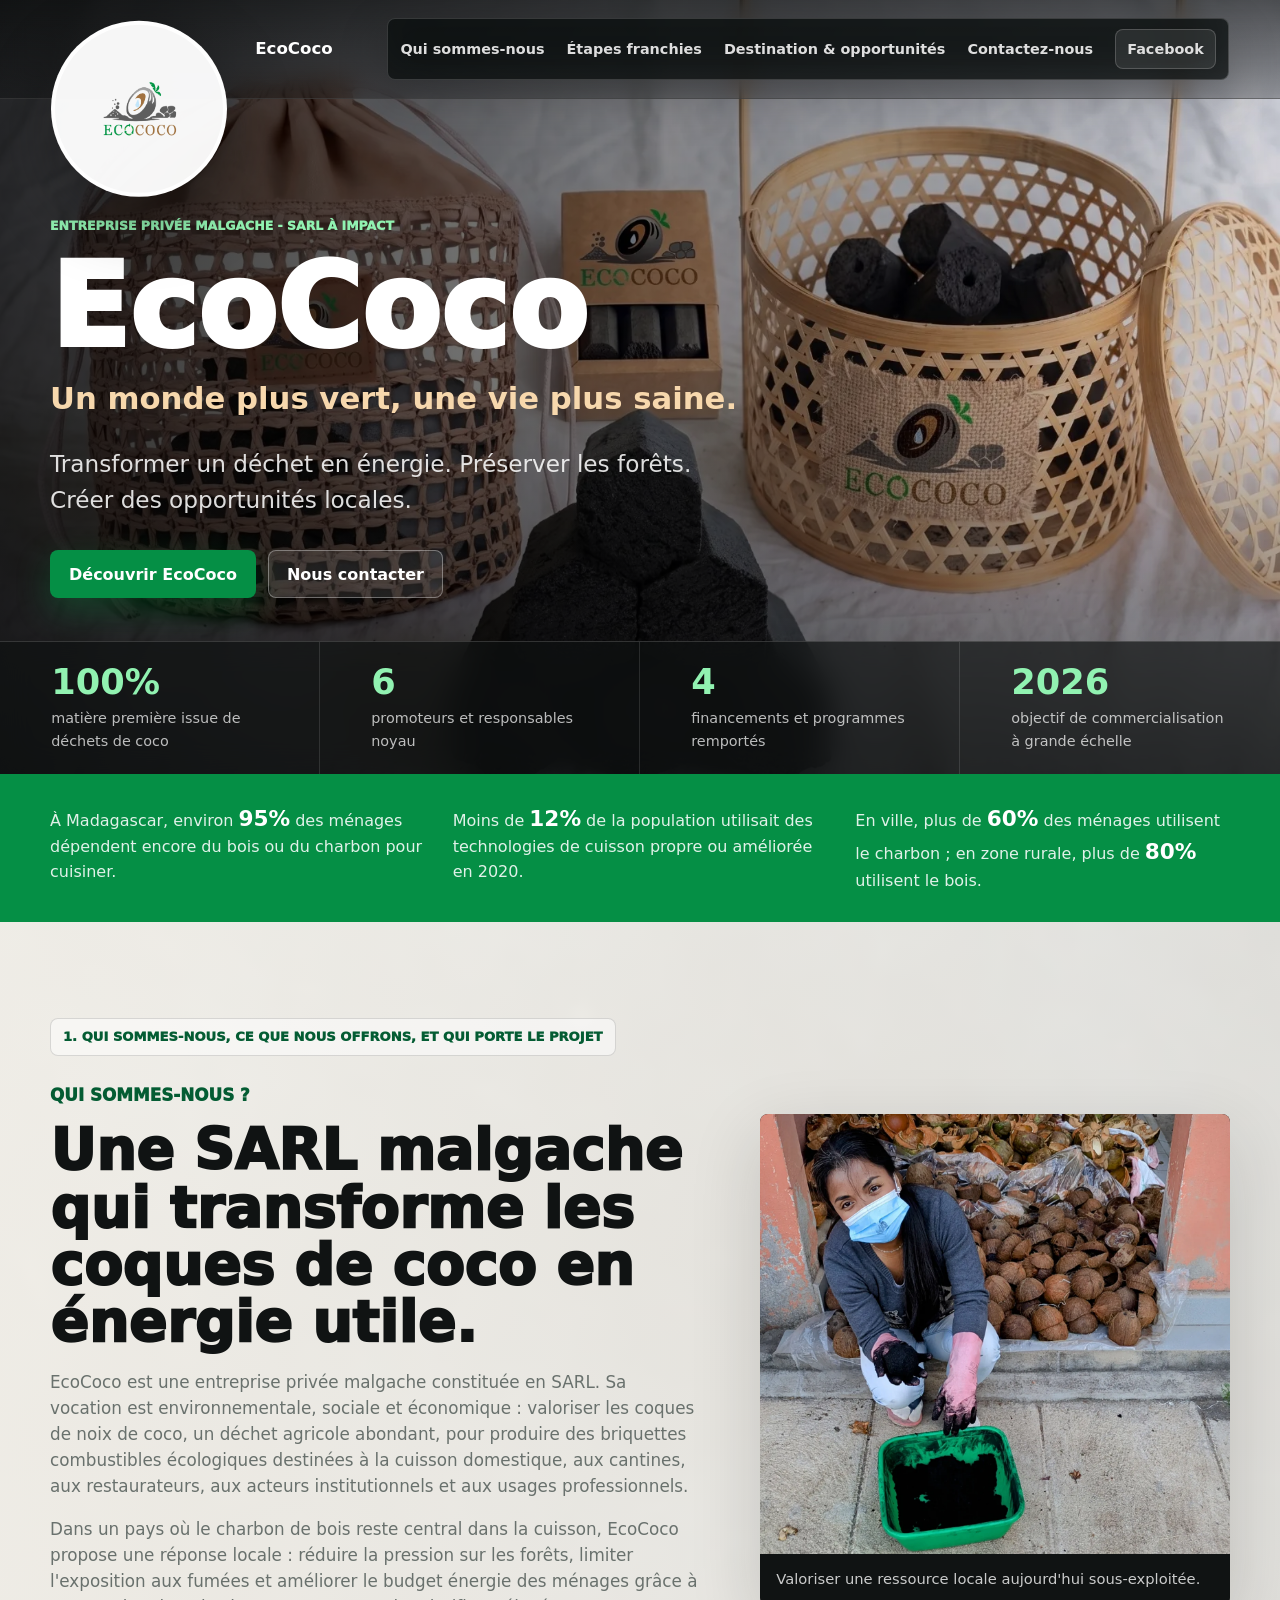
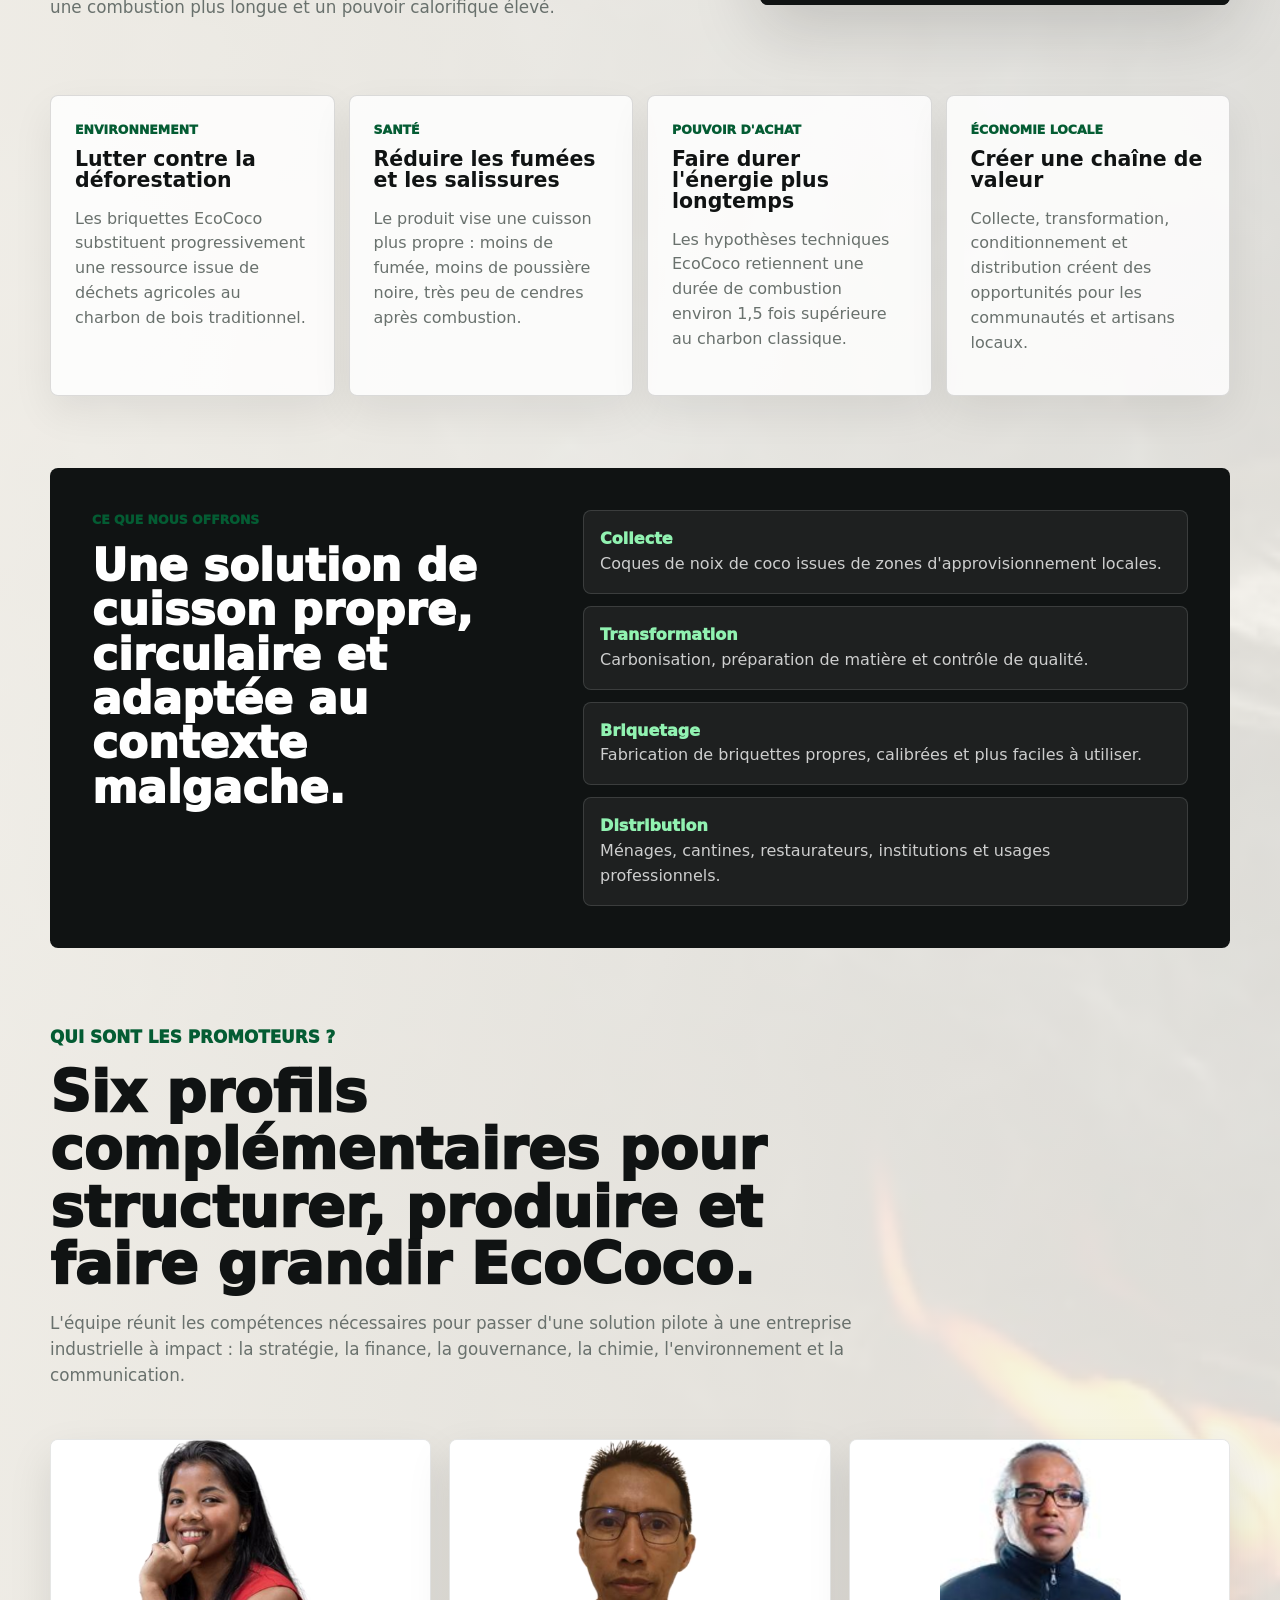
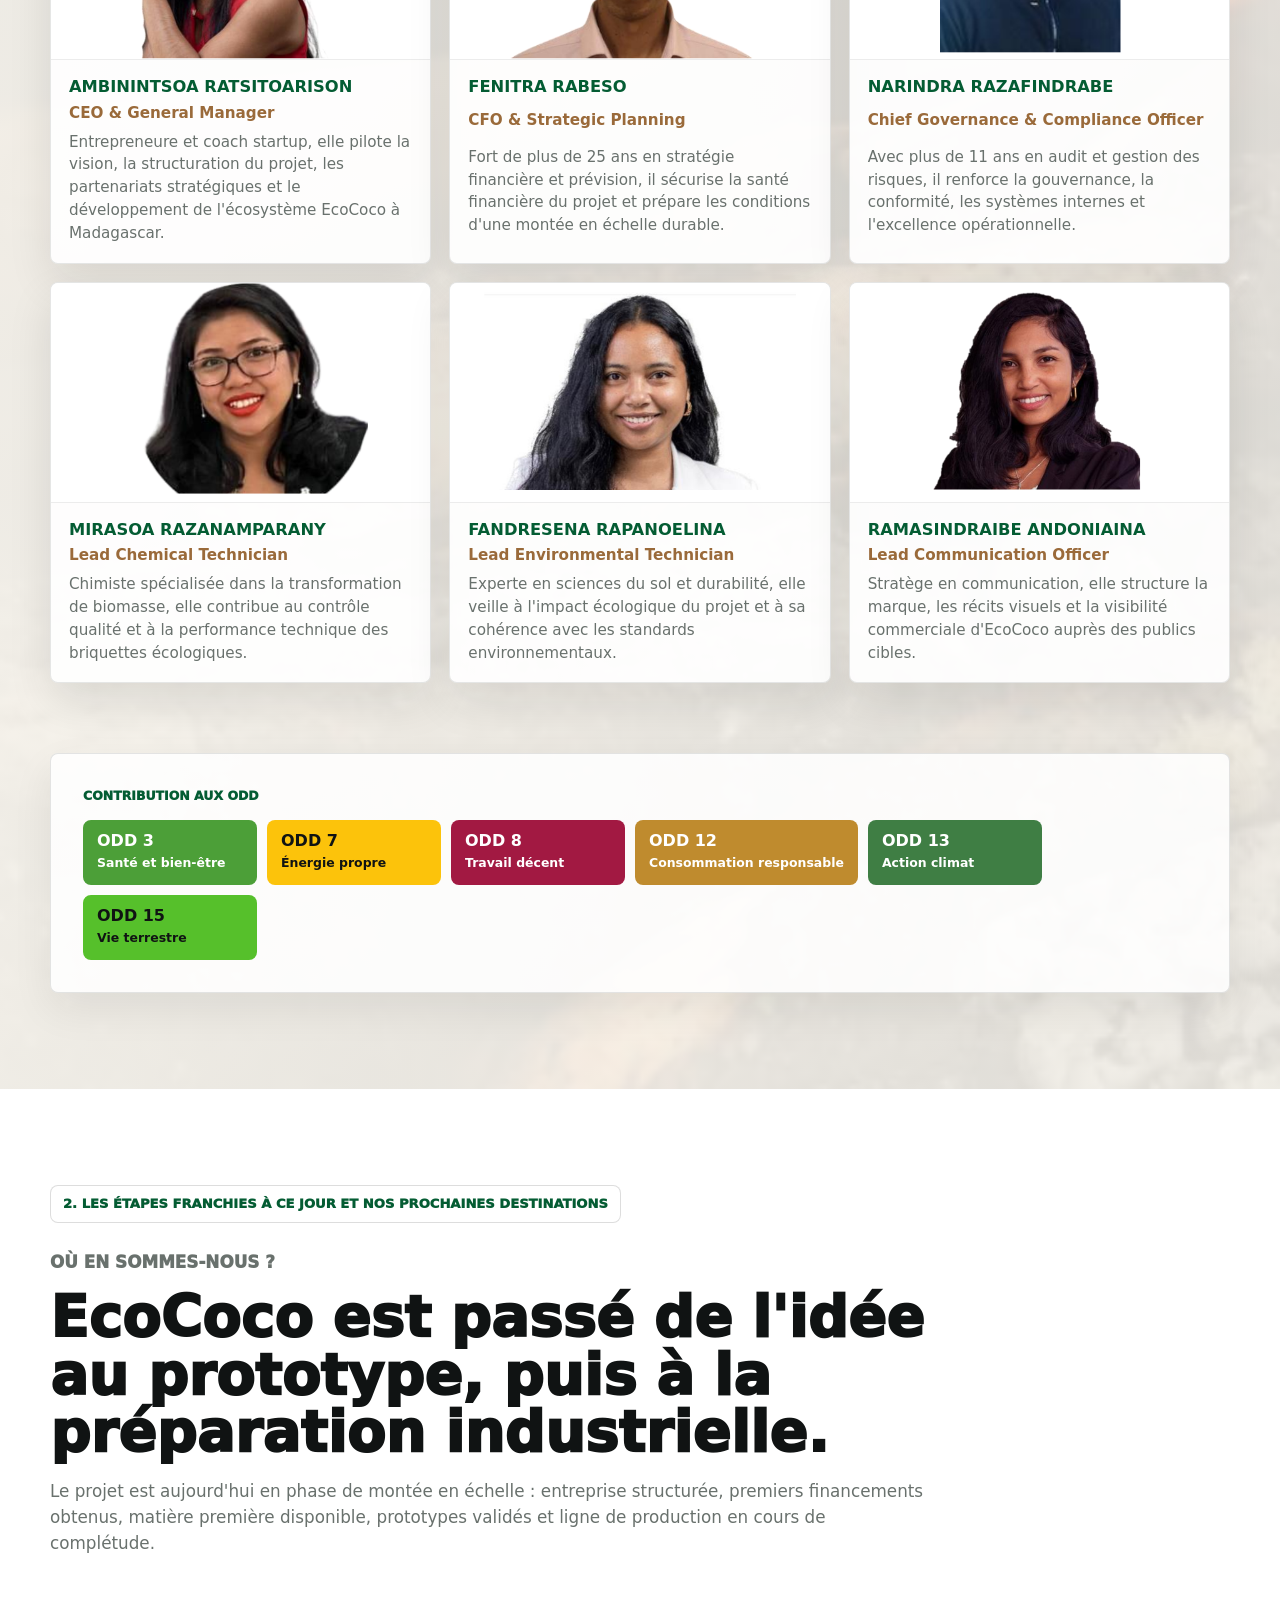
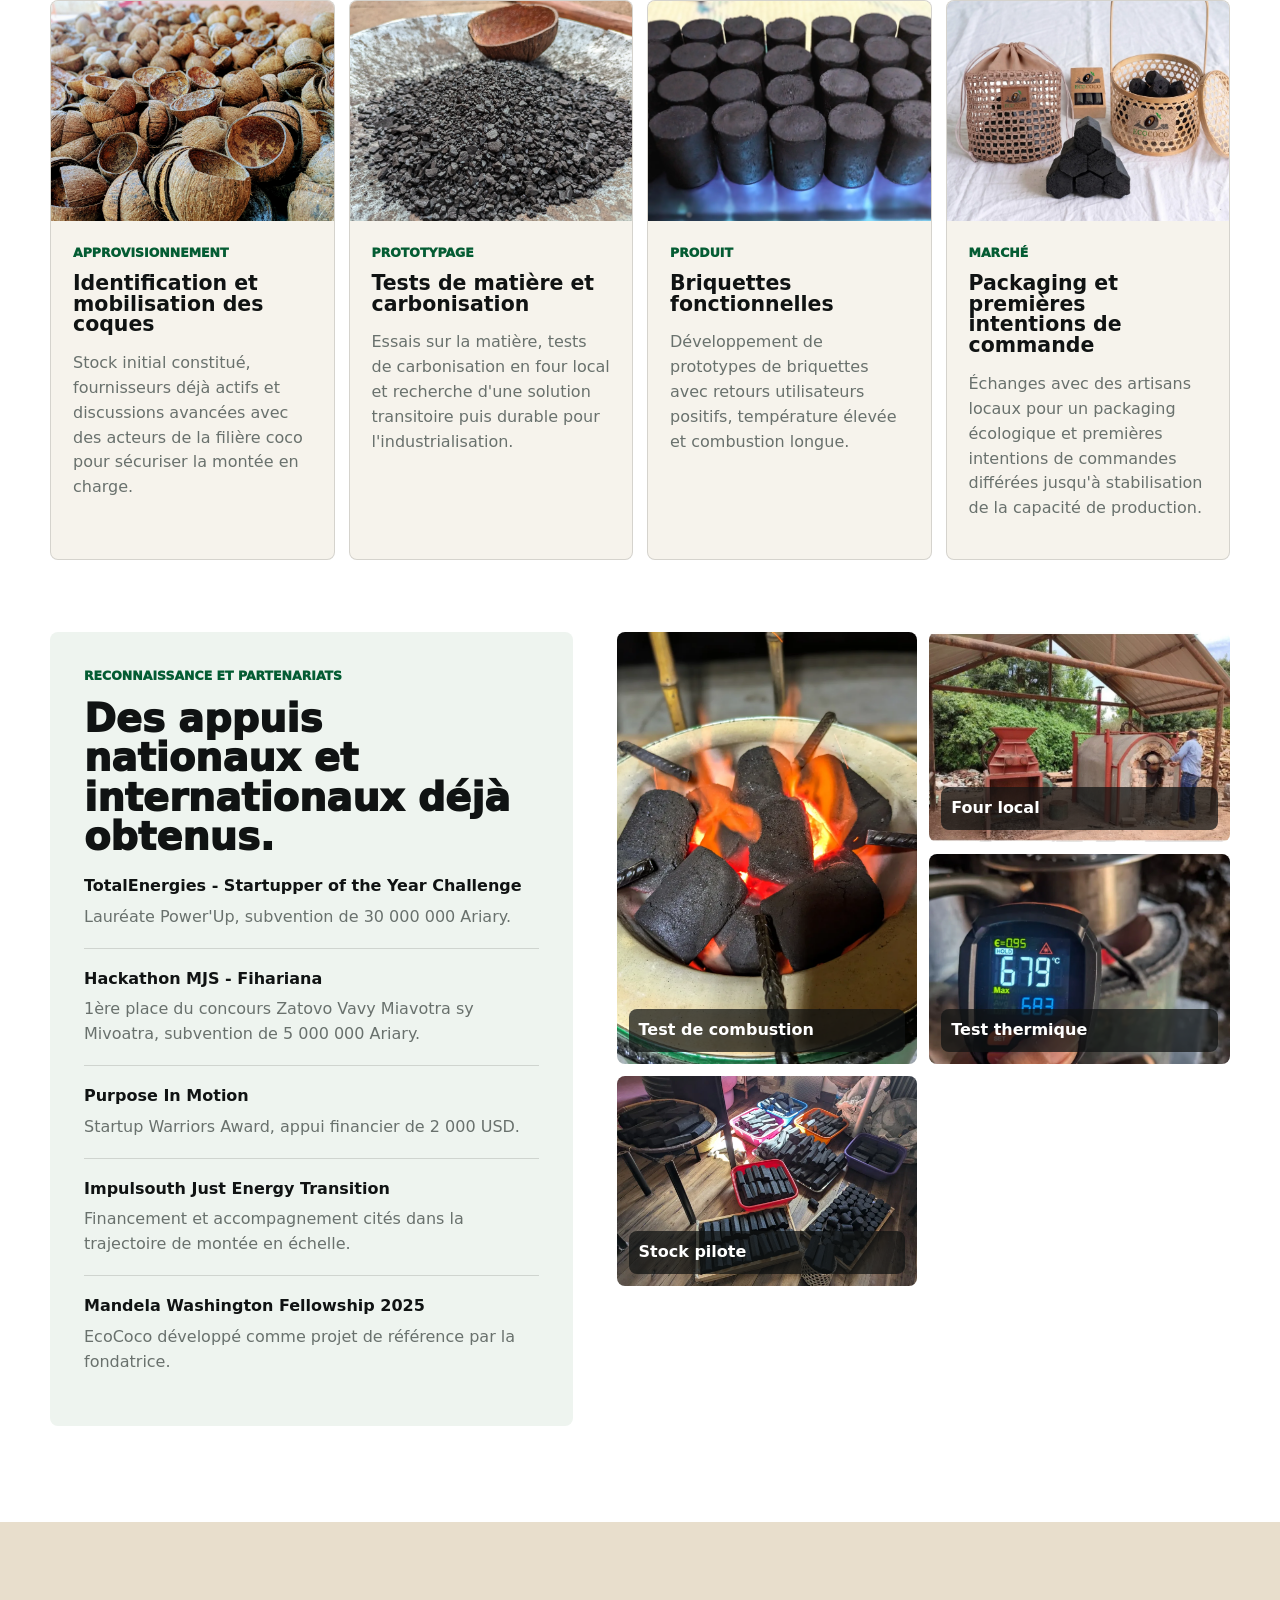
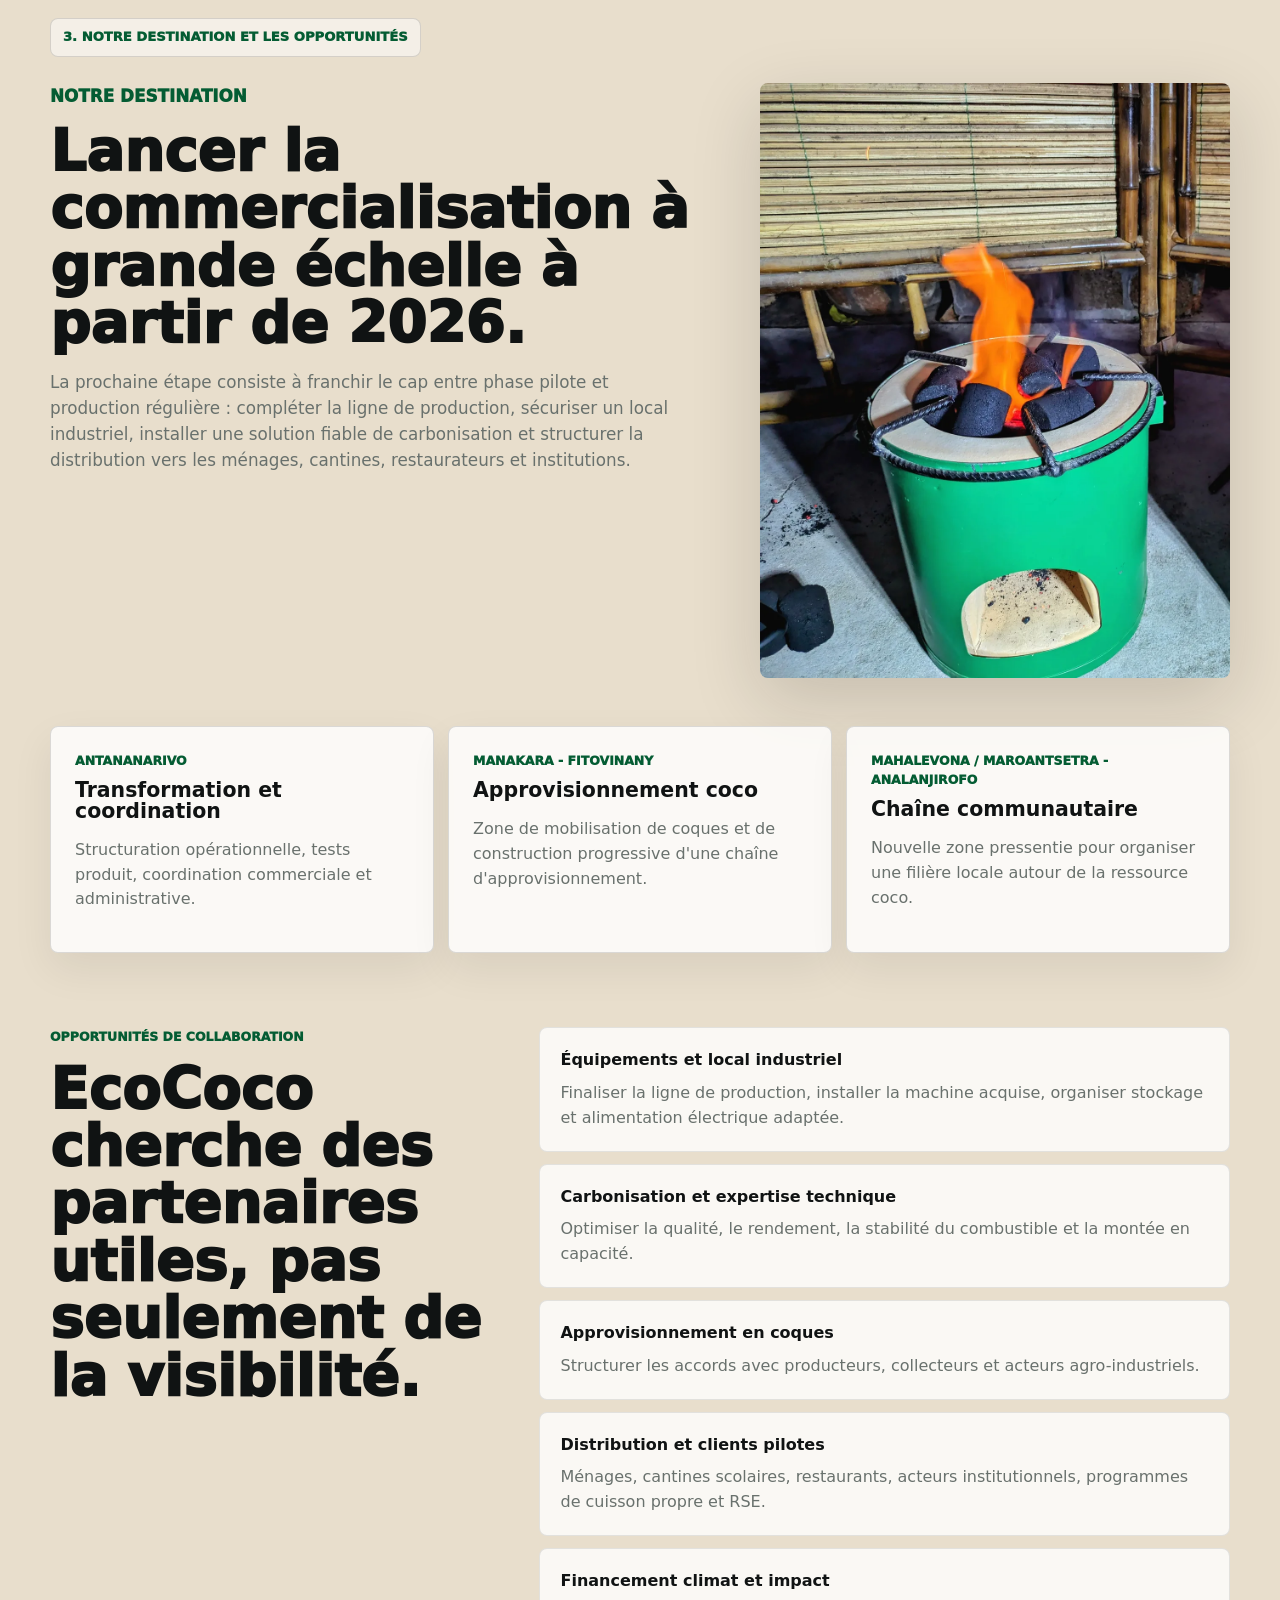
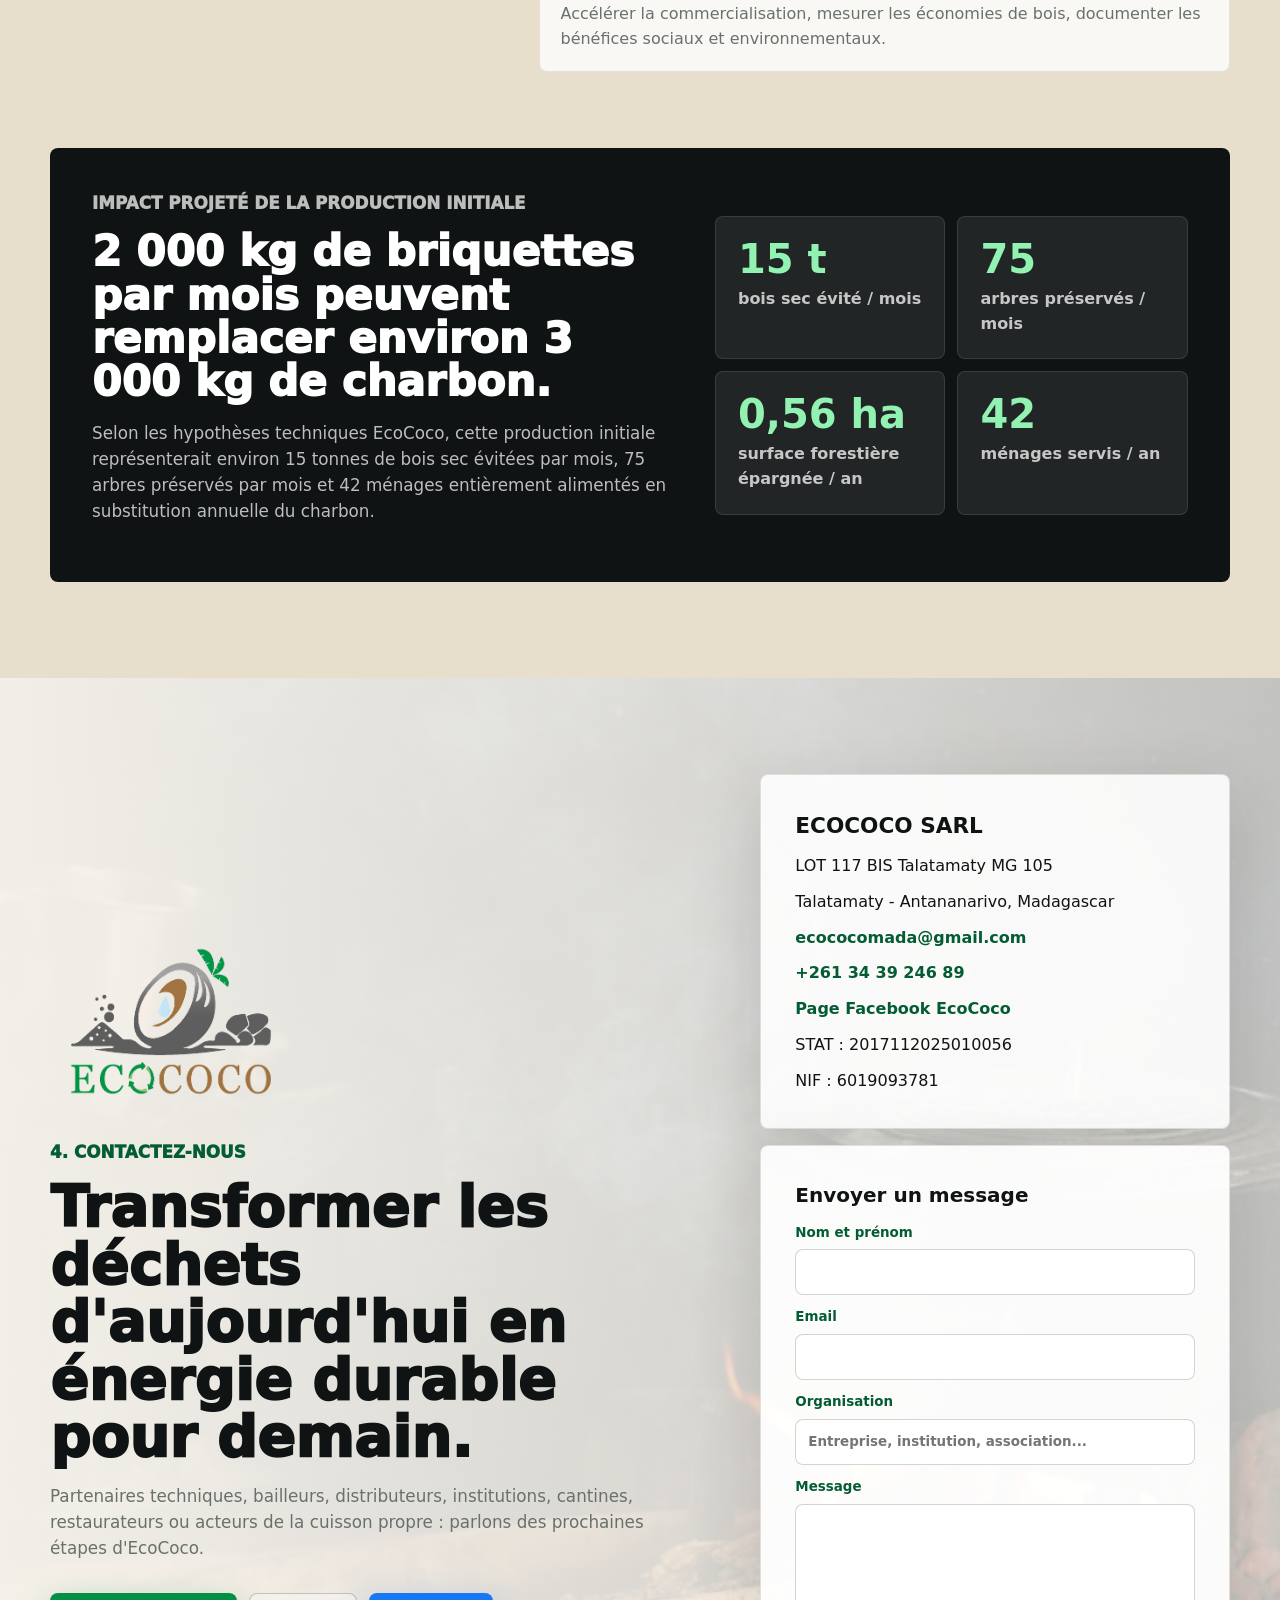
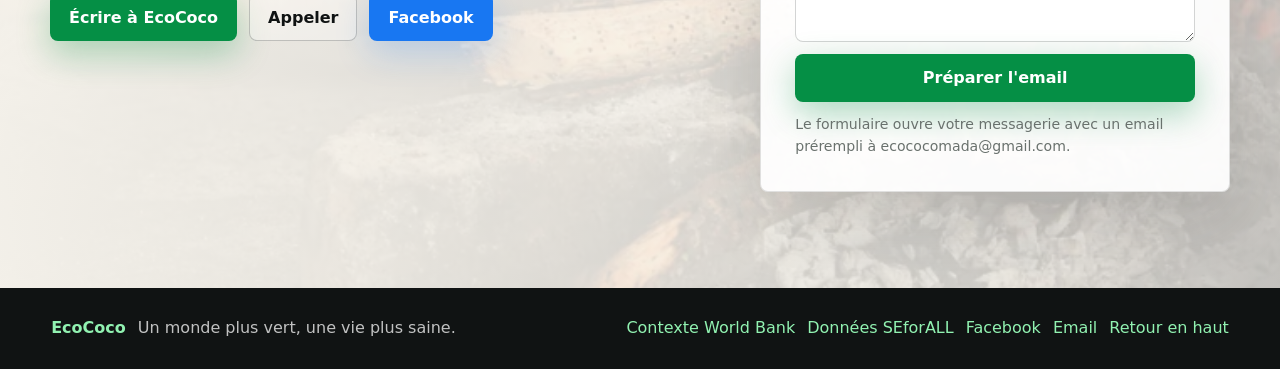
==== commit c244b1ca: "Updates 29-06" ====
--- a/index.html
+++ b/index.html
@@ -1,397 +1,473 @@
-<!doctype html>
-<html lang="fr">
-  <head>
-    <meta charset="utf-8">
-    <meta name="viewport" content="width=device-width, initial-scale=1">
-    <title>EcoCoco - Un monde plus vert, une vie plus saine</title>
-    <meta
-      name="description"
-      content="EcoCoco SARL transforme les coques de noix de coco de Madagascar en briquettes écologiques pour réduire la pression sur les forêts, améliorer la cuisson et créer de la valeur locale."
-    >
-    <link rel="stylesheet" href="styles.css">
-    <script src="script.js" defer></script>
-  </head>
-  <body>
-    <header class="site-header" data-header>
-      <a class="brand" href="#accueil" aria-label="Accueil EcoCoco">
-        <img src="assets/img/logo-white.png" alt="" class="brand-logo">
-        <span>EcoCoco</span>
-      </a>
-
-      <button class="nav-toggle" type="button" aria-label="Ouvrir le menu" aria-expanded="false" data-menu-toggle>
-        <span></span>
-        <span></span>
-        <span></span>
-      </button>
-
-      <nav class="site-nav" data-nav aria-label="Navigation principale">
-        <a href="#qui-sommes-nous">Qui sommes-nous</a>
-        <a href="#etapes">Étapes franchies</a>
-        <a href="#destination">Destination & opportunités</a>
-        <a href="#contact">Contactez-nous</a>
-      </nav>
-    </header>
-
-    <main>
-      <section class="hero" id="accueil">
-        <div class="hero-media" aria-hidden="true"></div>
-        <div class="hero-content">
-          <p class="eyebrow">Entreprise privée malgache - SARL à impact</p>
-          <h1>EcoCoco</h1>
-          <p class="tagline">Un monde plus vert, une vie plus saine.</p>
-          <p class="hero-lead">
-            Transformer un déchet en énergie. Préserver les forêts. Créer des opportunités locales.
-          </p>
-          <div class="hero-actions">
-            <a class="button button-primary" href="#qui-sommes-nous">Découvrir EcoCoco</a>
-            <a class="button button-light" href="#contact">Nous contacter</a>
-          </div>
-        </div>
-        <div class="hero-strip" aria-label="Chiffres clés EcoCoco">
-          <div>
-            <strong>100%</strong>
-            <span>matière première issue de déchets de coco</span>
-          </div>
-          <div>
-            <strong>6</strong>
-            <span>promoteurs et responsables noyau</span>
-          </div>
-          <div>
-            <strong>4</strong>
-            <span>financements et programmes remportés</span>
-          </div>
-          <div>
-            <strong>2026</strong>
-            <span>objectif de commercialisation à grande échelle</span>
-          </div>
-        </div>
-      </section>
-
-      <section class="context-bar" aria-label="Contexte national de la cuisson propre">
-        <div class="section-inner context-grid">
-          <p>
-            À Madagascar, environ <strong>95%</strong> des ménages dépendent encore du bois ou du charbon pour cuisiner.
-          </p>
-          <p>
-            Moins de <strong>12%</strong> de la population utilisait des technologies de cuisson propre ou améliorée en 2020.
-          </p>
-          <p>
-            En ville, plus de <strong>60%</strong> des ménages utilisent le charbon ; en zone rurale, plus de <strong>80%</strong> utilisent le bois.
-          </p>
-        </div>
-      </section>
-
-      <section class="section about-section" id="qui-sommes-nous">
-        <div class="section-inner">
-          <div class="section-kicker">1. Qui sommes-nous, ce que nous offrons, et qui porte le projet</div>
-
-          <div class="about-layout">
-            <div class="about-copy">
-              <p class="eyebrow dark">Qui sommes-nous ?</p>
-              <h2>Une SARL malgache qui transforme les coques de coco en énergie utile.</h2>
-              <p>
-                EcoCoco est une entreprise privée malgache constituée en SARL. Sa vocation est environnementale, sociale et économique : valoriser les coques de noix de coco, un déchet agricole abondant, pour produire des briquettes combustibles écologiques destinées à la cuisson domestique, aux cantines, aux restaurateurs, aux acteurs institutionnels et aux usages professionnels.
-              </p>
-              <p>
-                Dans un pays où le charbon de bois reste central dans la cuisson, EcoCoco propose une réponse locale : réduire la pression sur les forêts, limiter l’exposition aux fumées et améliorer le budget énergie des ménages grâce à une combustion plus longue et un pouvoir calorifique élevé.
-              </p>
-            </div>
-
-            <figure class="feature-photo">
-              <img src="assets/img/founder-shells.webp" alt="Collecte et manipulation de coques de noix de coco pour EcoCoco">
-              <figcaption>Valoriser une ressource locale aujourd'hui sous-exploitée.</figcaption>
-            </figure>
-          </div>
-
-          <div class="offer-grid">
-            <article>
-              <span>Environnement</span>
-              <h3>Lutter contre la déforestation</h3>
-              <p>Les briquettes EcoCoco substituent progressivement une ressource issue de déchets agricoles au charbon de bois traditionnel.</p>
-            </article>
-            <article>
-              <span>Santé</span>
-              <h3>Réduire les fumées et les salissures</h3>
-              <p>Le produit vise une cuisson plus propre : moins de fumée, moins de poussière noire, très peu de cendres après combustion.</p>
-            </article>
-            <article>
-              <span>Pouvoir d'achat</span>
-              <h3>Faire durer l'énergie plus longtemps</h3>
-              <p>Les hypothèses techniques EcoCoco retiennent une durée de combustion environ 1,5 fois supérieure au charbon classique.</p>
-            </article>
-            <article>
-              <span>Économie locale</span>
-              <h3>Créer une chaîne de valeur</h3>
-              <p>Collecte, transformation, conditionnement et distribution créent des opportunités pour les communautés et artisans locaux.</p>
-            </article>
-          </div>
-
-          <div class="mission-panel">
-            <div>
-              <p class="eyebrow dark">Ce que nous offrons</p>
-              <h2>Une solution de cuisson propre, circulaire et adaptée au contexte malgache.</h2>
-            </div>
-            <ol class="value-chain" aria-label="Chaîne de valeur EcoCoco">
-              <li><span>Collecte</span> Coques de noix de coco issues de zones d'approvisionnement locales.</li>
-              <li><span>Transformation</span> Carbonisation, préparation de matière et contrôle de qualité.</li>
-              <li><span>Briquetage</span> Fabrication de briquettes propres, calibrées et plus faciles à utiliser.</li>
-              <li><span>Distribution</span> Ménages, cantines, restaurateurs, institutions et usages professionnels.</li>
-            </ol>
-          </div>
-
-          <div class="promoters">
-            <div>
-              <p class="eyebrow dark">Qui sont les promoteurs ?</p>
-              <h2>Une équipe noyau de 6 profils complémentaires.</h2>
-              <p>
-                EcoCoco est porté par une équipe structurée autour de la stratégie, de la gouvernance, des finances, de l'environnement, des procédés chimiques et de la communication.
-              </p>
-            </div>
-            <div class="role-list">
-              <span>Vision stratégique et développement</span>
-              <span>Gouvernance, conformité et risques</span>
-              <span>Gestion financière et comptable</span>
-              <span>Évaluation de l'impact environnemental</span>
-              <span>Qualité produit, procédés et contrôle scientifique</span>
-              <span>Communication, marque et supports</span>
-            </div>
-          </div>
-
-          <div class="sdg-band">
-            <p class="eyebrow">Contribution aux ODD</p>
-            <div class="sdg-list" aria-label="Objectifs de développement durable concernés">
-              <span>ODD 3 - Santé et bien-être</span>
-              <span>ODD 7 - Énergie propre</span>
-              <span>ODD 8 - Travail décent</span>
-              <span>ODD 12 - Consommation responsable</span>
-              <span>ODD 13 - Action climat</span>
-              <span>ODD 15 - Vie terrestre</span>
-            </div>
-          </div>
-        </div>
-      </section>
-
-      <section class="section journey-section" id="etapes">
-        <div class="section-inner">
-          <div class="section-kicker">2. Les étapes franchies à ce jour et nos prochaines destinations</div>
-          <div class="section-head">
-            <p class="eyebrow">Où en sommes-nous ?</p>
-            <h2>EcoCoco est passé de l'idée au prototype, puis à la préparation industrielle.</h2>
-            <p>
-              Le projet est aujourd'hui en phase de montée en échelle : entreprise structurée, premiers financements obtenus, matière première disponible, prototypes validés et ligne de production en cours de complétude.
-            </p>
-          </div>
-
-          <div class="timeline">
-            <article class="timeline-item">
-              <img src="assets/img/shells-yard.webp" alt="Stockage de coques de noix de coco">
-              <div>
-                <span>Approvisionnement</span>
-                <h3>Identification et mobilisation des coques</h3>
-                <p>Stock initial constitué, fournisseurs déjà actifs et discussions avancées avec des acteurs de la filière coco pour sécuriser la montée en charge.</p>
-              </div>
-            </article>
-            <article class="timeline-item">
-              <img src="assets/img/carbonized-shells.webp" alt="Matière carbonisée issue des coques de coco">
-              <div>
-                <span>Prototypage</span>
-                <h3>Tests de matière et carbonisation</h3>
-                <p>Essais sur la matière, tests de carbonisation en four local et recherche d'une solution transitoire puis durable pour l'industrialisation.</p>
-              </div>
-            </article>
-            <article class="timeline-item">
-              <img src="assets/img/prototype-cylinders.webp" alt="Briquettes cylindriques EcoCoco alignées">
-              <div>
-                <span>Produit</span>
-                <h3>Briquettes fonctionnelles</h3>
-                <p>Développement de prototypes de briquettes avec retours utilisateurs positifs, température élevée et combustion longue.</p>
-              </div>
-            </article>
-            <article class="timeline-item">
-              <img src="assets/img/packaging-craft.webp" alt="Packaging artisanal EcoCoco avec briquettes écologiques">
-              <div>
-                <span>Marché</span>
-                <h3>Packaging et premières intentions de commande</h3>
-                <p>Échanges avec des artisans locaux pour un packaging écologique et premières intentions de commandes différées jusqu'à stabilisation de la capacité de production.</p>
-              </div>
-            </article>
-          </div>
-
-          <div class="proof-layout">
-            <div class="funding-list">
-              <p class="eyebrow dark">Reconnaissance et partenariats</p>
-              <h2>Des appuis nationaux et internationaux déjà obtenus.</h2>
-              <div class="funding-row">
-                <strong>TotalEnergies - Startupper of the Year Challenge</strong>
-                <span>Lauréate Power'Up, subvention de 30 000 000 Ariary.</span>
-              </div>
-              <div class="funding-row">
-                <strong>Hackathon MJS - Fihariana</strong>
-                <span>1ère place du concours Zatovo Vavy Miavotra sy Mivoatra, subvention de 5 000 000 Ariary.</span>
-              </div>
-              <div class="funding-row">
-                <strong>Purpose In Motion</strong>
-                <span>Startup Warriors Award, appui financier de 2 000 USD.</span>
-              </div>
-              <div class="funding-row">
-                <strong>Impulsouth Just Energy Transition</strong>
-                <span>Financement et accompagnement cités dans la trajectoire de montée en échelle.</span>
-              </div>
-              <div class="funding-row">
-                <strong>Mandela Washington Fellowship 2025</strong>
-                <span>EcoCoco développé comme projet de référence par la fondatrice.</span>
-              </div>
-            </div>
-
-            <div class="media-grid" data-gallery>
-              <button class="media-card large" type="button" data-full="assets/img/combustion-stove.webp">
-                <img src="assets/img/combustion-stove.webp" alt="Briquettes EcoCoco en combustion dans un foyer local">
-                <span>Test de combustion</span>
-              </button>
-              <button class="media-card" type="button" data-full="assets/img/test-local-kiln.webp">
-                <img src="assets/img/test-local-kiln.webp" alt="Test de carbonisation dans un four local">
-                <span>Four local</span>
-              </button>
-              <button class="media-card" type="button" data-full="assets/img/temperature-test.webp">
-                <img src="assets/img/temperature-test.webp" alt="Mesure de température à 679 degrés Celsius">
-                <span>Test thermique</span>
-              </button>
-              <button class="media-card" type="button" data-full="assets/img/stock-production.webp">
-                <img src="assets/img/stock-production.webp" alt="Briquettes EcoCoco triées et stockées">
-                <span>Stock pilote</span>
-              </button>
-            </div>
-          </div>
-        </div>
-      </section>
-
-      <section class="section destination-section" id="destination">
-        <div class="section-inner">
-          <div class="section-kicker">3. Notre destination et les opportunités</div>
-          <div class="destination-hero">
-            <div>
-              <p class="eyebrow dark">Notre destination</p>
-              <h2>Lancer la commercialisation à grande échelle à partir de 2026.</h2>
-              <p>
-                La prochaine étape consiste à franchir le cap entre phase pilote et production régulière : compléter la ligne de production, sécuriser un local industriel, installer une solution fiable de carbonisation et structurer la distribution vers les ménages, cantines, restaurateurs et institutions.
-              </p>
-            </div>
-            <img src="assets/img/combustion-green.webp" alt="Briquettes EcoCoco brûlant dans un foyer vert">
-          </div>
-
-          <div class="zones">
-            <article>
-              <span>Antananarivo</span>
-              <h3>Transformation et coordination</h3>
-              <p>Structuration opérationnelle, tests produit, coordination commerciale et administrative.</p>
-            </article>
-            <article>
-              <span>Manakara - Fitovinany</span>
-              <h3>Approvisionnement coco</h3>
-              <p>Zone de mobilisation de coques et de construction progressive d'une chaîne d'approvisionnement.</p>
-            </article>
-            <article>
-              <span>Mahalevona / Maroantsetra - Analanjirofo</span>
-              <h3>Chaîne communautaire</h3>
-              <p>Nouvelle zone pressentie pour organiser une filière locale autour de la ressource coco.</p>
-            </article>
-          </div>
-
-          <div class="opportunity-layout">
-            <div>
-              <p class="eyebrow dark">Opportunités de collaboration</p>
-              <h2>EcoCoco cherche des partenaires utiles, pas seulement de la visibilité.</h2>
-            </div>
-            <div class="opportunity-list">
-              <article>
-                <strong>Équipements et local industriel</strong>
-                <span>Finaliser la ligne de production, installer la machine acquise, organiser stockage et alimentation électrique adaptée.</span>
-              </article>
-              <article>
-                <strong>Carbonisation et expertise technique</strong>
-                <span>Optimiser la qualité, le rendement, la stabilité du combustible et la montée en capacité.</span>
-              </article>
-              <article>
-                <strong>Approvisionnement en coques</strong>
-                <span>Structurer les accords avec producteurs, collecteurs et acteurs agro-industriels.</span>
-              </article>
-              <article>
-                <strong>Distribution et clients pilotes</strong>
-                <span>Ménages, cantines scolaires, restaurants, acteurs institutionnels, programmes de cuisson propre et RSE.</span>
-              </article>
-              <article>
-                <strong>Financement climat et impact</strong>
-                <span>Accélérer la commercialisation, mesurer les économies de bois, documenter les bénéfices sociaux et environnementaux.</span>
-              </article>
-            </div>
-          </div>
-
-          <div class="impact-calculator">
-            <div>
-              <p class="eyebrow">Impact projeté de la production initiale</p>
-              <h2>2 000 kg de briquettes par mois peuvent remplacer environ 3 000 kg de charbon.</h2>
-              <p>
-                Selon les hypothèses techniques EcoCoco, cette production initiale représenterait environ 15 tonnes de bois sec évitées par mois, 75 arbres préservés par mois et 42 ménages entièrement alimentés en substitution annuelle du charbon.
-              </p>
-            </div>
-            <div class="impact-metrics">
-              <div><strong>15 t</strong><span>bois sec évité / mois</span></div>
-              <div><strong>75</strong><span>arbres préservés / mois</span></div>
-              <div><strong>0,56 ha</strong><span>surface forestière épargnée / an</span></div>
-              <div><strong>42</strong><span>ménages servis / an</span></div>
-            </div>
-          </div>
-        </div>
-      </section>
-
-      <section class="section contact-section" id="contact">
-        <div class="section-inner contact-layout">
-          <div class="contact-copy">
-            <img src="assets/img/logo-color.png" alt="Logo EcoCoco" class="contact-logo">
-            <p class="eyebrow dark">4. Contactez-nous</p>
-            <h2>Transformer les déchets d'aujourd'hui en énergie durable pour demain.</h2>
-            <p>
-              Partenaires techniques, bailleurs, distributeurs, institutions, cantines, restaurateurs ou acteurs de la cuisson propre : parlons des prochaines étapes d'EcoCoco.
-            </p>
-            <div class="contact-actions">
-              <a class="button button-primary" href="mailto:ecococomada@gmail.com">Écrire à EcoCoco</a>
-              <a class="button button-outline" href="tel:+261343924689">Appeler</a>
-            </div>
-          </div>
-
-          <address class="contact-card">
-            <strong>ECOCOCO SARL</strong>
-            <span>LOT 117 BIS Talatamaty MG 105</span>
-            <span>Talatamaty - Antananarivo, Madagascar</span>
-            <a href="mailto:ecococomada@gmail.com">ecococomada@gmail.com</a>
-            <a href="tel:+261343924689">+261 34 39 246 89</a>
-            <span>STAT : 2017112025010056</span>
-            <span>NIF : 6019093781</span>
-          </address>
-        </div>
-      </section>
-    </main>
-
-    <footer class="site-footer">
-      <div>
-        <strong>EcoCoco</strong>
-        <span>Un monde plus vert, une vie plus saine.</span>
-      </div>
-      <div class="footer-links">
-        <a href="https://documents1.worldbank.org/curated/en/985421614066122537/pdf/Cleaner-Cookstoves-Greener-Lives-Behavioral-Diagnostics-Note-MG-Ethanol-Clean-Cooking-Climate-Finance-Program.pdf" target="_blank" rel="noreferrer">Contexte World Bank</a>
-        <a href="https://www.seforall.org/system/files/2024-07/summary-madagascar-cleancooking-en.pdf" target="_blank" rel="noreferrer">Données SEforALL</a>
-        <a href="#accueil">Retour en haut</a>
-      </div>
-    </footer>
-
-    <div class="lightbox" data-lightbox hidden>
-      <button class="lightbox-close" type="button" aria-label="Fermer l'image" data-lightbox-close>&times;</button>
-      <img
-        src="[data-uri]"
-        alt=""
-        data-lightbox-image
-      >
-      <p data-lightbox-caption></p>
-    </div>
-  </body>
-</html>
+<!doctype html>
+<html lang="fr">
+  <head>
+    <meta charset="utf-8">
+    <meta name="viewport" content="width=device-width, initial-scale=1">
+    <title>EcoCoco - Un monde plus vert, une vie plus saine</title>
+    <link rel="icon" href="data:,">
+    <meta
+      name="description"
+      content="EcoCoco SARL transforme les coques de noix de coco de Madagascar en briquettes écologiques pour réduire la pression sur les forêts, améliorer la cuisson et créer de la valeur locale."
+    >
+    <link rel="stylesheet" href="styles.css">
+    <script src="site-config.js" defer></script>
+    <script src="script.js" defer></script>
+  </head>
+  <body>
+    <header class="site-header" data-header>
+      <a class="brand" href="#accueil" aria-label="Accueil EcoCoco">
+        <span class="brand-mark">
+          <img src="assets/img/logo-mark.png" alt="" class="brand-logo">
+        </span>
+        <span class="brand-name">EcoCoco</span>
+      </a>
+
+      <button class="nav-toggle" type="button" aria-label="Ouvrir le menu" aria-expanded="false" data-menu-toggle>
+        <span></span>
+        <span></span>
+        <span></span>
+      </button>
+
+      <nav class="site-nav" data-nav aria-label="Navigation principale">
+        <a href="#qui-sommes-nous">Qui sommes-nous</a>
+        <a href="#etapes">Étapes franchies</a>
+        <a href="#destination">Destination & opportunités</a>
+        <a href="#contact">Contactez-nous</a>
+        <a class="nav-social" href="https://www.facebook.com/profile.php?id=61591071884837" target="_blank" rel="noreferrer">Facebook</a>
+      </nav>
+    </header>
+
+    <main>
+      <section class="hero" id="accueil">
+        <div class="hero-media" aria-hidden="true"></div>
+        <div class="hero-content">
+          <p class="eyebrow">Entreprise privée malgache - SARL à impact</p>
+          <h1>EcoCoco</h1>
+          <p class="tagline">Un monde plus vert, une vie plus saine.</p>
+          <p class="hero-lead">
+            Transformer un déchet en énergie. Préserver les forêts. Créer des opportunités locales.
+          </p>
+          <div class="hero-actions">
+            <a class="button button-primary" href="#qui-sommes-nous">Découvrir EcoCoco</a>
+            <a class="button button-light" href="#contact">Nous contacter</a>
+          </div>
+        </div>
+        <div class="hero-strip" aria-label="Chiffres clés EcoCoco">
+          <div>
+            <strong>100%</strong>
+            <span>matière première issue de déchets de coco</span>
+          </div>
+          <div>
+            <strong>6</strong>
+            <span>promoteurs et responsables noyau</span>
+          </div>
+          <div>
+            <strong>4</strong>
+            <span>financements et programmes remportés</span>
+          </div>
+          <div>
+            <strong>2026</strong>
+            <span>objectif de commercialisation à grande échelle</span>
+          </div>
+        </div>
+      </section>
+
+      <section class="context-bar" aria-label="Contexte national de la cuisson propre">
+        <div class="section-inner context-grid">
+          <p>
+            À Madagascar, environ <strong>95%</strong> des ménages dépendent encore du bois ou du charbon pour cuisiner.
+          </p>
+          <p>
+            Moins de <strong>12%</strong> de la population utilisait des technologies de cuisson propre ou améliorée en 2020.
+          </p>
+          <p>
+            En ville, plus de <strong>60%</strong> des ménages utilisent le charbon ; en zone rurale, plus de <strong>80%</strong> utilisent le bois.
+          </p>
+        </div>
+      </section>
+
+      <section class="section about-section" id="qui-sommes-nous">
+        <div class="section-inner">
+          <div class="section-kicker">1. Qui sommes-nous, ce que nous offrons, et qui porte le projet</div>
+
+          <div class="about-layout">
+            <div class="about-copy">
+              <p class="eyebrow dark">Qui sommes-nous ?</p>
+              <h2>Une SARL malgache qui transforme les coques de coco en énergie utile.</h2>
+              <p>
+                EcoCoco est une entreprise privée malgache constituée en SARL. Sa vocation est environnementale, sociale et économique : valoriser les coques de noix de coco, un déchet agricole abondant, pour produire des briquettes combustibles écologiques destinées à la cuisson domestique, aux cantines, aux restaurateurs, aux acteurs institutionnels et aux usages professionnels.
+              </p>
+              <p>
+                Dans un pays où le charbon de bois reste central dans la cuisson, EcoCoco propose une réponse locale : réduire la pression sur les forêts, limiter l’exposition aux fumées et améliorer le budget énergie des ménages grâce à une combustion plus longue et un pouvoir calorifique élevé.
+              </p>
+            </div>
+
+            <figure class="feature-photo">
+              <img src="assets/img/founder-shells.webp" alt="Collecte et manipulation de coques de noix de coco pour EcoCoco">
+              <figcaption>Valoriser une ressource locale aujourd'hui sous-exploitée.</figcaption>
+            </figure>
+          </div>
+
+          <div class="offer-grid">
+            <article>
+              <span>Environnement</span>
+              <h3>Lutter contre la déforestation</h3>
+              <p>Les briquettes EcoCoco substituent progressivement une ressource issue de déchets agricoles au charbon de bois traditionnel.</p>
+            </article>
+            <article>
+              <span>Santé</span>
+              <h3>Réduire les fumées et les salissures</h3>
+              <p>Le produit vise une cuisson plus propre : moins de fumée, moins de poussière noire, très peu de cendres après combustion.</p>
+            </article>
+            <article>
+              <span>Pouvoir d'achat</span>
+              <h3>Faire durer l'énergie plus longtemps</h3>
+              <p>Les hypothèses techniques EcoCoco retiennent une durée de combustion environ 1,5 fois supérieure au charbon classique.</p>
+            </article>
+            <article>
+              <span>Économie locale</span>
+              <h3>Créer une chaîne de valeur</h3>
+              <p>Collecte, transformation, conditionnement et distribution créent des opportunités pour les communautés et artisans locaux.</p>
+            </article>
+          </div>
+
+          <div class="mission-panel">
+            <div>
+              <p class="eyebrow dark">Ce que nous offrons</p>
+              <h2>Une solution de cuisson propre, circulaire et adaptée au contexte malgache.</h2>
+            </div>
+            <ol class="value-chain" aria-label="Chaîne de valeur EcoCoco">
+              <li><span>Collecte</span> Coques de noix de coco issues de zones d'approvisionnement locales.</li>
+              <li><span>Transformation</span> Carbonisation, préparation de matière et contrôle de qualité.</li>
+              <li><span>Briquetage</span> Fabrication de briquettes propres, calibrées et plus faciles à utiliser.</li>
+              <li><span>Distribution</span> Ménages, cantines, restaurateurs, institutions et usages professionnels.</li>
+            </ol>
+          </div>
+
+          <div class="promoters">
+            <div class="promoters-copy">
+              <p class="eyebrow dark">Qui sont les promoteurs ?</p>
+              <h2>Six profils complémentaires pour structurer, produire et faire grandir EcoCoco.</h2>
+              <p>
+                L'équipe réunit les compétences nécessaires pour passer d'une solution pilote à une entreprise industrielle à impact : stratégie, finance, gouvernance, procédés, environnement et communication.
+              </p>
+            </div>
+
+            <div class="team-grid" aria-label="Promoteurs et responsables EcoCoco">
+              <article class="team-card">
+                <img src="assets/img/promoter-ambinintsoa.png" alt="Ambinintsoa Ratsitoarison" class="team-portrait">
+                <div>
+                  <h3>Ambinintsoa Ratsitoarison</h3>
+                  <strong>CEO & General Manager</strong>
+                  <p>Entrepreneure et coach startup, elle pilote la vision, la structuration du projet, les partenariats stratégiques et le développement de l'écosystème EcoCoco à Madagascar.</p>
+                </div>
+              </article>
+              <article class="team-card">
+                <img src="assets/img/promoter-fenitra.png" alt="Fenitra Rabeso" class="team-portrait">
+                <div>
+                  <h3>Fenitra Rabeso</h3>
+                  <strong>CFO & Strategic Planning</strong>
+                  <p>Fort de plus de 25 ans en stratégie financière et prévision, il sécurise la santé financière du projet et prépare les conditions d'une montée en échelle durable.</p>
+                </div>
+              </article>
+              <article class="team-card">
+                <img src="assets/img/promoter-narindra.png" alt="Narindra Razafindrabe" class="team-portrait">
+                <div>
+                  <h3>Narindra Razafindrabe</h3>
+                  <strong>Chief Governance & Compliance Officer</strong>
+                  <p>Avec plus de 11 ans en audit et gestion des risques, il renforce la gouvernance, la conformité, les systèmes internes et l'excellence opérationnelle.</p>
+                </div>
+              </article>
+              <article class="team-card">
+                <img src="assets/img/promoter-mirasoa.png" alt="Mirasoa Razanamparany" class="team-portrait">
+                <div>
+                  <h3>Mirasoa Razanamparany</h3>
+                  <strong>Lead Chemical Technician</strong>
+                  <p>Chimiste spécialisée dans la transformation de biomasse, elle contribue au contrôle qualité et à la performance technique des briquettes écologiques.</p>
+                </div>
+              </article>
+              <article class="team-card">
+                <img src="assets/img/promoter-fandresena.png" alt="Fandresena Rapanoelina" class="team-portrait">
+                <div>
+                  <h3>Fandresena Rapanoelina</h3>
+                  <strong>Lead Environmental Technician</strong>
+                  <p>Experte en sciences du sol et durabilité, elle veille à l'impact écologique du projet et à sa cohérence avec les standards environnementaux.</p>
+                </div>
+              </article>
+              <article class="team-card">
+                <img src="assets/img/promoter-ramasindraibe.png" alt="Ramasindraibe Andoniaina" class="team-portrait">
+                <div>
+                  <h3>Ramasindraibe Andoniaina</h3>
+                  <strong>Lead Communication Officer</strong>
+                  <p>Stratège en communication, elle structure la marque, les récits visuels et la visibilité commerciale d'EcoCoco auprès des publics cibles.</p>
+                </div>
+              </article>
+            </div>
+          </div>
+
+          <div class="sdg-band">
+            <p class="eyebrow dark">Contribution aux ODD</p>
+            <div class="sdg-list" aria-label="Objectifs de développement durable concernés">
+              <span class="sdg sdg-3"><strong>ODD 3</strong><small>Santé et bien-être</small></span>
+              <span class="sdg sdg-7"><strong>ODD 7</strong><small>Énergie propre</small></span>
+              <span class="sdg sdg-8"><strong>ODD 8</strong><small>Travail décent</small></span>
+              <span class="sdg sdg-12"><strong>ODD 12</strong><small>Consommation responsable</small></span>
+              <span class="sdg sdg-13"><strong>ODD 13</strong><small>Action climat</small></span>
+              <span class="sdg sdg-15"><strong>ODD 15</strong><small>Vie terrestre</small></span>
+            </div>
+          </div>
+        </div>
+      </section>
+
+      <section class="section journey-section" id="etapes">
+        <div class="section-inner">
+          <div class="section-kicker">2. Les étapes franchies à ce jour et nos prochaines destinations</div>
+          <div class="section-head">
+            <p class="eyebrow">Où en sommes-nous ?</p>
+            <h2>EcoCoco est passé de l'idée au prototype, puis à la préparation industrielle.</h2>
+            <p>
+              Le projet est aujourd'hui en phase de montée en échelle : entreprise structurée, premiers financements obtenus, matière première disponible, prototypes validés et ligne de production en cours de complétude.
+            </p>
+          </div>
+
+          <div class="timeline">
+            <article class="timeline-item">
+              <img src="assets/img/shells-yard.webp" alt="Stockage de coques de noix de coco">
+              <div>
+                <span>Approvisionnement</span>
+                <h3>Identification et mobilisation des coques</h3>
+                <p>Stock initial constitué, fournisseurs déjà actifs et discussions avancées avec des acteurs de la filière coco pour sécuriser la montée en charge.</p>
+              </div>
+            </article>
+            <article class="timeline-item">
+              <img src="assets/img/carbonized-shells.webp" alt="Matière carbonisée issue des coques de coco">
+              <div>
+                <span>Prototypage</span>
+                <h3>Tests de matière et carbonisation</h3>
+                <p>Essais sur la matière, tests de carbonisation en four local et recherche d'une solution transitoire puis durable pour l'industrialisation.</p>
+              </div>
+            </article>
+            <article class="timeline-item">
+              <img src="assets/img/prototype-cylinders.webp" alt="Briquettes cylindriques EcoCoco alignées">
+              <div>
+                <span>Produit</span>
+                <h3>Briquettes fonctionnelles</h3>
+                <p>Développement de prototypes de briquettes avec retours utilisateurs positifs, température élevée et combustion longue.</p>
+              </div>
+            </article>
+            <article class="timeline-item">
+              <img src="assets/img/packaging-craft.webp" alt="Packaging artisanal EcoCoco avec briquettes écologiques">
+              <div>
+                <span>Marché</span>
+                <h3>Packaging et premières intentions de commande</h3>
+                <p>Échanges avec des artisans locaux pour un packaging écologique et premières intentions de commandes différées jusqu'à stabilisation de la capacité de production.</p>
+              </div>
+            </article>
+          </div>
+
+          <div class="proof-layout">
+            <div class="funding-list">
+              <p class="eyebrow dark">Reconnaissance et partenariats</p>
+              <h2>Des appuis nationaux et internationaux déjà obtenus.</h2>
+              <div class="funding-row">
+                <strong>TotalEnergies - Startupper of the Year Challenge</strong>
+                <span>Lauréate Power'Up, subvention de 30 000 000 Ariary.</span>
+              </div>
+              <div class="funding-row">
+                <strong>Hackathon MJS - Fihariana</strong>
+                <span>1ère place du concours Zatovo Vavy Miavotra sy Mivoatra, subvention de 5 000 000 Ariary.</span>
+              </div>
+              <div class="funding-row">
+                <strong>Purpose In Motion</strong>
+                <span>Startup Warriors Award, appui financier de 2 000 USD.</span>
+              </div>
+              <div class="funding-row">
+                <strong>Impulsouth Just Energy Transition</strong>
+                <span>Financement et accompagnement cités dans la trajectoire de montée en échelle.</span>
+              </div>
+              <div class="funding-row">
+                <strong>Mandela Washington Fellowship 2025</strong>
+                <span>EcoCoco développé comme projet de référence par la fondatrice.</span>
+              </div>
+            </div>
+
+            <div class="media-grid" data-gallery>
+              <button class="media-card large" type="button" data-full="assets/img/combustion-stove.webp">
+                <img src="assets/img/combustion-stove.webp" alt="Briquettes EcoCoco en combustion dans un foyer local">
+                <span>Test de combustion</span>
+              </button>
+              <button class="media-card" type="button" data-full="assets/img/test-local-kiln.webp">
+                <img src="assets/img/test-local-kiln.webp" alt="Test de carbonisation dans un four local">
+                <span>Four local</span>
+              </button>
+              <button class="media-card" type="button" data-full="assets/img/temperature-test.webp">
+                <img src="assets/img/temperature-test.webp" alt="Mesure de température à 679 degrés Celsius">
+                <span>Test thermique</span>
+              </button>
+              <button class="media-card" type="button" data-full="assets/img/stock-production.webp">
+                <img src="assets/img/stock-production.webp" alt="Briquettes EcoCoco triées et stockées">
+                <span>Stock pilote</span>
+              </button>
+            </div>
+          </div>
+        </div>
+      </section>
+
+      <section class="section destination-section" id="destination">
+        <div class="section-inner">
+          <div class="section-kicker">3. Notre destination et les opportunités</div>
+          <div class="destination-hero">
+            <div>
+              <p class="eyebrow dark">Notre destination</p>
+              <h2>Lancer la commercialisation à grande échelle à partir de 2026.</h2>
+              <p>
+                La prochaine étape consiste à franchir le cap entre phase pilote et production régulière : compléter la ligne de production, sécuriser un local industriel, installer une solution fiable de carbonisation et structurer la distribution vers les ménages, cantines, restaurateurs et institutions.
+              </p>
+            </div>
+            <img src="assets/img/combustion-green.webp" alt="Briquettes EcoCoco brûlant dans un foyer vert">
+          </div>
+
+          <div class="zones">
+            <article>
+              <span>Antananarivo</span>
+              <h3>Transformation et coordination</h3>
+              <p>Structuration opérationnelle, tests produit, coordination commerciale et administrative.</p>
+            </article>
+            <article>
+              <span>Manakara - Fitovinany</span>
+              <h3>Approvisionnement coco</h3>
+              <p>Zone de mobilisation de coques et de construction progressive d'une chaîne d'approvisionnement.</p>
+            </article>
+            <article>
+              <span>Mahalevona / Maroantsetra - Analanjirofo</span>
+              <h3>Chaîne communautaire</h3>
+              <p>Nouvelle zone pressentie pour organiser une filière locale autour de la ressource coco.</p>
+            </article>
+          </div>
+
+          <div class="opportunity-layout">
+            <div>
+              <p class="eyebrow dark">Opportunités de collaboration</p>
+              <h2>EcoCoco cherche des partenaires utiles, pas seulement de la visibilité.</h2>
+            </div>
+            <div class="opportunity-list">
+              <article>
+                <strong>Équipements et local industriel</strong>
+                <span>Finaliser la ligne de production, installer la machine acquise, organiser stockage et alimentation électrique adaptée.</span>
+              </article>
+              <article>
+                <strong>Carbonisation et expertise technique</strong>
+                <span>Optimiser la qualité, le rendement, la stabilité du combustible et la montée en capacité.</span>
+              </article>
+              <article>
+                <strong>Approvisionnement en coques</strong>
+                <span>Structurer les accords avec producteurs, collecteurs et acteurs agro-industriels.</span>
+              </article>
+              <article>
+                <strong>Distribution et clients pilotes</strong>
+                <span>Ménages, cantines scolaires, restaurants, acteurs institutionnels, programmes de cuisson propre et RSE.</span>
+              </article>
+              <article>
+                <strong>Financement climat et impact</strong>
+                <span>Accélérer la commercialisation, mesurer les économies de bois, documenter les bénéfices sociaux et environnementaux.</span>
+              </article>
+            </div>
+          </div>
+
+          <div class="impact-calculator">
+            <div>
+              <p class="eyebrow">Impact projeté de la production initiale</p>
+              <h2>2 000 kg de briquettes par mois peuvent remplacer environ 3 000 kg de charbon.</h2>
+              <p>
+                Selon les hypothèses techniques EcoCoco, cette production initiale représenterait environ 15 tonnes de bois sec évitées par mois, 75 arbres préservés par mois et 42 ménages entièrement alimentés en substitution annuelle du charbon.
+              </p>
+            </div>
+            <div class="impact-metrics">
+              <div><strong>15 t</strong><span>bois sec évité / mois</span></div>
+              <div><strong>75</strong><span>arbres préservés / mois</span></div>
+              <div><strong>0,56 ha</strong><span>surface forestière épargnée / an</span></div>
+              <div><strong>42</strong><span>ménages servis / an</span></div>
+            </div>
+          </div>
+        </div>
+      </section>
+
+      <section class="section contact-section" id="contact">
+        <div class="section-inner contact-layout">
+          <div class="contact-copy">
+            <img src="assets/img/logo-official.png" alt="Logo EcoCoco" class="contact-logo">
+            <p class="eyebrow dark">4. Contactez-nous</p>
+            <h2>Transformer les déchets d'aujourd'hui en énergie durable pour demain.</h2>
+            <p>
+              Partenaires techniques, bailleurs, distributeurs, institutions, cantines, restaurateurs ou acteurs de la cuisson propre : parlons des prochaines étapes d'EcoCoco.
+            </p>
+            <div class="contact-actions">
+              <a class="button button-primary" href="mailto:ecococomada@gmail.com">Écrire à EcoCoco</a>
+              <a class="button button-outline" href="tel:+261343924689">Appeler</a>
+              <a class="button button-facebook" href="https://www.facebook.com/profile.php?id=61591071884837" target="_blank" rel="noreferrer">Facebook</a>
+            </div>
+          </div>
+
+          <div class="contact-panel">
+            <address class="contact-card">
+              <strong>ECOCOCO SARL</strong>
+              <span>LOT 117 BIS Talatamaty MG 105</span>
+              <span>Talatamaty - Antananarivo, Madagascar</span>
+              <a href="mailto:ecococomada@gmail.com">ecococomada@gmail.com</a>
+              <a href="tel:+261343924689">+261 34 39 246 89</a>
+              <a href="https://www.facebook.com/profile.php?id=61591071884837" target="_blank" rel="noreferrer">Page Facebook EcoCoco</a>
+              <span>STAT : 2017112025010056</span>
+              <span>NIF : 6019093781</span>
+            </address>
+
+            <form class="contact-form" data-contact-form>
+              <strong>Envoyer un message</strong>
+              <label>
+                Nom et prénom
+                <input type="text" name="name" autocomplete="name" required>
+              </label>
+              <label>
+                Email
+                <input type="email" name="email" autocomplete="email" required>
+              </label>
+              <label>
+                Organisation
+                <input type="text" name="organization" autocomplete="organization" placeholder="Entreprise, institution, association...">
+              </label>
+              <label>
+                Message
+                <textarea name="message" rows="5" required></textarea>
+              </label>
+              <button class="button button-primary" type="submit">Préparer l'email</button>
+              <p class="form-note" data-form-note>Le formulaire ouvre votre messagerie avec un email prérempli à ecococomada@gmail.com.</p>
+            </form>
+          </div>
+        </div>
+      </section>
+    </main>
+
+    <footer class="site-footer">
+      <div>
+        <strong>EcoCoco</strong>
+        <span>Un monde plus vert, une vie plus saine.</span>
+      </div>
+      <div class="footer-links">
+        <a href="https://documents1.worldbank.org/curated/en/985421614066122537/pdf/Cleaner-Cookstoves-Greener-Lives-Behavioral-Diagnostics-Note-MG-Ethanol-Clean-Cooking-Climate-Finance-Program.pdf" target="_blank" rel="noreferrer">Contexte World Bank</a>
+        <a href="https://www.seforall.org/system/files/2024-07/summary-madagascar-cleancooking-en.pdf" target="_blank" rel="noreferrer">Données SEforALL</a>
+        <a href="https://www.facebook.com/profile.php?id=61591071884837" target="_blank" rel="noreferrer">Facebook</a>
+        <a href="mailto:ecococomada@gmail.com">Email</a>
+        <a href="#accueil">Retour en haut</a>
+      </div>
+    </footer>
+
+    <div class="lightbox" data-lightbox hidden>
+      <button class="lightbox-close" type="button" aria-label="Fermer l'image" data-lightbox-close>&times;</button>
+      <img
+        src="[data-uri]"
+        alt=""
+        data-lightbox-image
+      >
+      <p data-lightbox-caption></p>
+    </div>
+  </body>
+</html>
--- a/styles.css
+++ b/styles.css
@@ -14,6 +14,23 @@
   --line: rgba(16, 19, 19, 0.14);
   --shadow: 0 22px 70px rgba(16, 19, 19, 0.16);
   --radius: 8px;
+  --body-font: Inter, ui-sans-serif, system-ui, -apple-system, BlinkMacSystemFont, "Segoe UI", sans-serif;
+  --heading-font: Inter, ui-sans-serif, system-ui, -apple-system, BlinkMacSystemFont, "Segoe UI", sans-serif;
+  --base-font-size: 16px;
+  --heading-scale: 1;
+  --header-min-height: 76px;
+  --header-scrolled-height: 62px;
+  --header-bg: linear-gradient(180deg, rgba(5, 7, 7, 0.62), rgba(5, 7, 7, 0.28));
+  --header-scrolled-bg: rgba(16, 19, 19, 0.91);
+  --nav-bg-opacity: 0.72;
+  --nav-blur: 18px;
+  --logo-circle-size: 176px;
+  --logo-image-scale: 52%;
+  --logo-offset-y: -16%;
+  --hero-min-height: 720px;
+  --hero-height: 86vh;
+  --hero-content-top: clamp(210px, 24vh, 250px);
+  --section-padding: 96px;
 }
 
 * {
@@ -28,7 +45,8 @@
   margin: 0;
   color: var(--ink);
   background: var(--paper);
-  font-family: Inter, ui-sans-serif, system-ui, -apple-system, BlinkMacSystemFont, "Segoe UI", sans-serif;
+  font-family: var(--body-font);
+  font-size: var(--base-font-size);
   line-height: 1.55;
 }
 
@@ -44,6 +62,13 @@
 a {
   color: inherit;
   text-decoration: none;
+}
+
+button,
+input,
+textarea,
+select {
+  font: inherit;
 }
 
 p,
@@ -67,37 +92,71 @@
   align-items: center;
   justify-content: space-between;
   gap: 24px;
-  min-height: 72px;
-  padding: 14px clamp(18px, 4vw, 56px);
-  color: var(--white);
+  min-height: var(--header-min-height);
+  padding: 12px clamp(18px, 4vw, 56px);
+  color: var(--white);
+  background: var(--header-bg);
   border-bottom: 1px solid rgba(255, 255, 255, 0.14);
+  backdrop-filter: blur(12px);
   transition: background 180ms ease, min-height 180ms ease;
 }
 
 .site-header.is-scrolled,
 .site-header.is-open {
-  min-height: 62px;
-  background: rgba(16, 19, 19, 0.91);
+  min-height: var(--header-scrolled-height);
+  background: var(--header-scrolled-bg);
   backdrop-filter: blur(18px);
 }
 
 .brand {
+  position: relative;
   display: inline-flex;
   align-items: center;
-  gap: 10px;
+  min-height: calc(var(--header-min-height) - 2px);
+  padding-left: calc(var(--logo-circle-size) + 28px);
   font-weight: 900;
 }
 
+.brand-mark {
+  position: absolute;
+  left: 0;
+  top: 50%;
+  display: grid;
+  place-items: center;
+  width: var(--logo-circle-size);
+  height: var(--logo-circle-size);
+  overflow: hidden;
+  border: 4px solid rgba(255, 255, 255, 0.95);
+  border-radius: 999px;
+  background: rgba(255, 255, 255, 0.96);
+  box-shadow: 0 24px 66px rgba(0, 0, 0, 0.38);
+  transform: translateY(var(--logo-offset-y));
+  transition: width 180ms ease, height 180ms ease, transform 180ms ease, box-shadow 180ms ease;
+}
+
 .brand-logo {
-  width: 42px;
-  height: 34px;
+  width: var(--logo-image-scale);
+  height: var(--logo-image-scale);
+  max-width: none;
   object-fit: contain;
+  object-position: center;
+}
+
+.brand-name {
+  font-size: 1.04rem;
+  letter-spacing: 0;
 }
 
 .site-nav {
   display: flex;
   align-items: center;
   gap: 22px;
+  padding: 10px 12px;
+  border: 1px solid rgba(255, 255, 255, 0.16);
+  border-radius: var(--radius);
+  background: rgba(11, 15, 14, var(--nav-bg-opacity));
+  box-shadow: 0 16px 50px rgba(0, 0, 0, 0.24);
+  backdrop-filter: blur(var(--nav-blur));
   font-size: 0.9rem;
   font-weight: 800;
 }
@@ -111,6 +170,13 @@
 .site-nav a:focus-visible {
   color: #8ef3b5;
   opacity: 1;
+}
+
+.nav-social {
+  padding: 8px 11px;
+  border: 1px solid rgba(255, 255, 255, 0.22);
+  border-radius: var(--radius);
+  background: rgba(255, 255, 255, 0.1);
 }
 
 .nav-toggle {
@@ -134,8 +200,8 @@
 
 .hero {
   position: relative;
-  min-height: 720px;
-  height: 86vh;
+  min-height: var(--hero-min-height);
+  height: var(--hero-height);
   max-height: 860px;
   overflow: hidden;
   color: var(--white);
@@ -156,7 +222,7 @@
   z-index: 2;
   width: min(1180px, calc(100% - 36px));
   margin: 0 auto;
-  padding-top: clamp(140px, 18vh, 190px);
+  padding-top: var(--hero-content-top);
 }
 
 .eyebrow {
@@ -176,17 +242,18 @@
 h2,
 h3 {
   margin: 0;
+  font-family: var(--heading-font);
   line-height: 1.02;
   letter-spacing: 0;
 }
 
 h1 {
-  font-size: clamp(3.8rem, 9vw, 7.2rem);
+  font-size: clamp(calc(3.8rem * var(--heading-scale)), calc(9vw * var(--heading-scale)), calc(7.2rem * var(--heading-scale)));
   font-weight: 950;
 }
 
 h2 {
-  font-size: clamp(2rem, 4.4vw, 4.25rem);
+  font-size: clamp(calc(2rem * var(--heading-scale)), calc(4.4vw * var(--heading-scale)), calc(4.25rem * var(--heading-scale)));
   font-weight: 950;
 }
 
@@ -258,6 +325,12 @@
   background: rgba(255, 255, 255, 0.35);
 }
 
+.button-facebook {
+  color: var(--white);
+  background: #1877f2;
+  box-shadow: 0 12px 34px rgba(24, 119, 242, 0.22);
+}
+
 .hero-strip {
   position: absolute;
   z-index: 3;
@@ -295,9 +368,12 @@
   font-size: 0.9rem;
 }
 
-.section,
+.section {
+  padding: var(--section-padding) 0;
+}
+
 .context-bar {
-  padding: 96px 0;
+  padding: 28px 0;
 }
 
 .section-inner {
@@ -463,35 +539,73 @@
 
 .promoters {
   display: grid;
-  grid-template-columns: minmax(0, 0.78fr) minmax(0, 1fr);
-  gap: 50px;
-  align-items: start;
+  gap: 34px;
   margin-top: 76px;
 }
 
-.role-list {
-  display: grid;
-  grid-template-columns: repeat(2, 1fr);
-  gap: 10px;
-}
-
-.role-list span {
-  min-height: 74px;
-  padding: 16px;
-  border-left: 4px solid var(--green);
-  border-radius: var(--radius);
-  background: var(--white);
-  color: var(--ink-soft);
-  font-weight: 850;
-  box-shadow: 0 10px 32px rgba(16, 19, 19, 0.07);
+.promoters-copy {
+  max-width: 860px;
+}
+
+.team-grid {
+  display: grid;
+  grid-template-columns: repeat(3, 1fr);
+  gap: 18px;
+}
+
+.team-card {
+  display: grid;
+  grid-template-rows: 220px 1fr;
+  overflow: hidden;
+  border: 1px solid rgba(16, 19, 19, 0.1);
+  border-radius: var(--radius);
+  background: rgba(255, 255, 255, 0.9);
+  box-shadow: 0 18px 44px rgba(16, 19, 19, 0.1);
+}
+
+.team-portrait {
+  width: 100%;
+  height: 100%;
+  object-fit: contain;
+  object-position: center bottom;
+  background: #fff;
+  border-bottom: 1px solid rgba(16, 19, 19, 0.08);
+}
+
+.team-card div {
+  display: grid;
+  gap: 8px;
+  padding: 18px;
+}
+
+.team-card h3 {
+  color: var(--green-dark);
+  font-size: 1.02rem;
+  line-height: 1.08;
+  text-transform: uppercase;
+}
+
+.team-card strong {
+  color: var(--coconut);
+  font-size: 0.95rem;
+  line-height: 1.25;
+}
+
+.team-card p {
+  margin: 0;
+  color: var(--muted);
+  font-size: 0.95rem;
+  line-height: 1.5;
 }
 
 .sdg-band {
   margin-top: 70px;
   padding: 32px;
-  border-radius: var(--radius);
-  background: linear-gradient(135deg, var(--green-dark), var(--teal));
-  color: var(--white);
+  border: 1px solid rgba(16, 19, 19, 0.11);
+  border-radius: var(--radius);
+  background: rgba(255, 255, 255, 0.86);
+  color: var(--ink);
+  box-shadow: 0 16px 42px rgba(16, 19, 19, 0.07);
 }
 
 .sdg-list {
@@ -500,12 +614,50 @@
   gap: 10px;
 }
 
-.sdg-list span {
-  padding: 10px 12px;
-  border: 1px solid rgba(255, 255, 255, 0.2);
-  border-radius: var(--radius);
-  background: rgba(255, 255, 255, 0.1);
+.sdg {
+  display: grid;
+  min-width: 174px;
+  padding: 12px 14px;
+  border-radius: var(--radius);
+  color: var(--white);
   font-weight: 850;
+}
+
+.sdg strong {
+  font-size: 1rem;
+  line-height: 1.1;
+}
+
+.sdg small {
+  margin-top: 4px;
+  font-size: 0.78rem;
+  font-weight: 850;
+}
+
+.sdg-3 {
+  background: #4c9f38;
+}
+
+.sdg-7 {
+  background: #fcc30b;
+  color: var(--ink);
+}
+
+.sdg-8 {
+  background: #a21942;
+}
+
+.sdg-12 {
+  background: #bf8b2e;
+}
+
+.sdg-13 {
+  background: #3f7e44;
+}
+
+.sdg-15 {
+  background: #56c02b;
+  color: var(--ink);
 }
 
 .journey-section {
@@ -719,8 +871,13 @@
 }
 
 .contact-logo {
-  width: 160px;
+  width: min(240px, 58vw);
   margin-bottom: 22px;
+}
+
+.contact-panel {
+  display: grid;
+  gap: 16px;
 }
 
 .contact-card {
@@ -741,6 +898,57 @@
 .contact-card a {
   color: var(--green-dark);
   font-weight: 900;
+}
+
+.contact-form {
+  display: grid;
+  gap: 12px;
+  padding: 34px;
+  border: 1px solid rgba(16, 19, 19, 0.12);
+  border-radius: var(--radius);
+  background: rgba(255, 255, 255, 0.92);
+  box-shadow: var(--shadow);
+}
+
+.contact-form strong {
+  font-size: 1.25rem;
+}
+
+.contact-form label {
+  display: grid;
+  gap: 6px;
+  color: var(--green-dark);
+  font-size: 0.84rem;
+  font-weight: 900;
+}
+
+.contact-form input,
+.contact-form textarea {
+  width: 100%;
+  min-height: 46px;
+  padding: 11px 12px;
+  border: 1px solid rgba(16, 19, 19, 0.18);
+  border-radius: var(--radius);
+  color: var(--ink);
+  background: var(--white);
+  outline: none;
+}
+
+.contact-form textarea {
+  min-height: 138px;
+  resize: vertical;
+}
+
+.contact-form input:focus,
+.contact-form textarea:focus {
+  border-color: var(--green);
+  box-shadow: 0 0 0 3px rgba(5, 143, 69, 0.14);
+}
+
+.form-note {
+  margin: 0;
+  color: var(--muted);
+  font-size: 0.88rem;
 }
 
 .site-footer {
@@ -812,13 +1020,25 @@
 }
 
 @media (max-width: 1080px) {
+  .brand {
+    min-height: 66px;
+    padding-left: calc((var(--logo-circle-size) * 0.78) + 20px);
+  }
+
+  .brand-mark {
+    width: calc(var(--logo-circle-size) * 0.78);
+    height: calc(var(--logo-circle-size) * 0.78);
+    transform: translateY(calc(var(--logo-offset-y) - 2%));
+  }
+
   .site-nav {
     gap: 14px;
     font-size: 0.82rem;
   }
 
   .offer-grid,
-  .timeline {
+  .timeline,
+  .team-grid {
     grid-template-columns: repeat(2, 1fr);
   }
 }
@@ -830,7 +1050,7 @@
 
   .site-nav {
     position: fixed;
-    top: 72px;
+    top: var(--header-min-height);
     left: 18px;
     right: 18px;
     display: none;
@@ -902,9 +1122,20 @@
     padding-right: 16px;
   }
 
-  .brand-logo {
-    width: 36px;
-    height: 30px;
+  .brand {
+    min-height: 52px;
+    padding-left: calc((var(--logo-circle-size) * 0.55) + 18px);
+  }
+
+  .brand-mark {
+    width: calc(var(--logo-circle-size) * 0.55);
+    height: calc(var(--logo-circle-size) * 0.55);
+    border-width: 3px;
+    transform: translateY(calc(var(--logo-offset-y) - 8%));
+  }
+
+  .brand-name {
+    font-size: 0.96rem;
   }
 
   .hero-media {
@@ -916,7 +1147,7 @@
 
   .hero-content {
     width: min(100% - 32px, 1180px);
-    padding-top: 124px;
+    padding-top: 156px;
     padding-bottom: 300px;
   }
 
@@ -935,9 +1166,12 @@
     font-size: 1.6rem;
   }
 
-  .section,
+  .section {
+    padding: 64px 0;
+  }
+
   .context-bar {
-    padding: 64px 0;
+    padding: 40px 0;
   }
 
   .section-kicker {
@@ -951,10 +1185,14 @@
 
   .offer-grid,
   .timeline,
-  .role-list,
+  .team-grid,
   .media-grid,
   .impact-metrics {
     grid-template-columns: 1fr;
+  }
+
+  .team-card {
+    grid-template-rows: 210px 1fr;
   }
 
   .mission-panel,
@@ -972,7 +1210,8 @@
     grid-row: auto;
   }
 
-  .contact-card {
+  .contact-card,
+  .contact-form {
     padding: 24px;
   }
 }
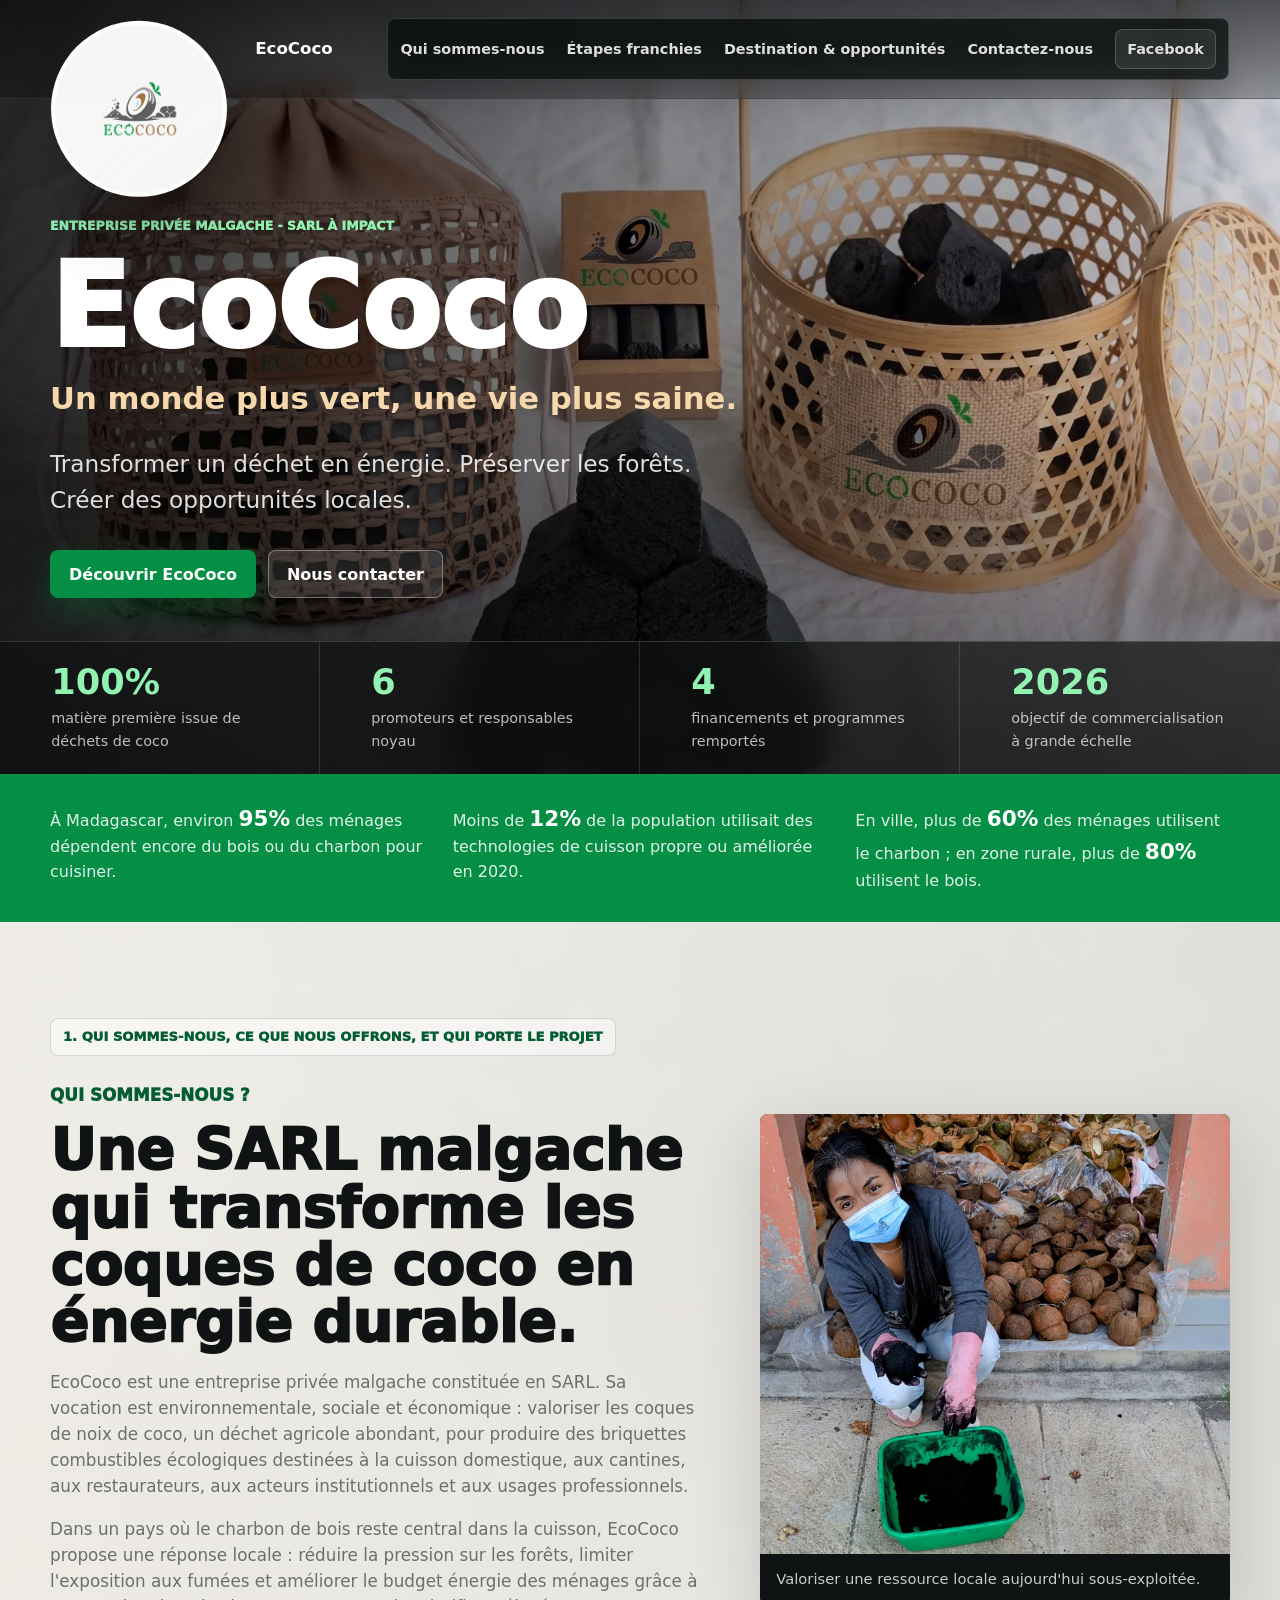
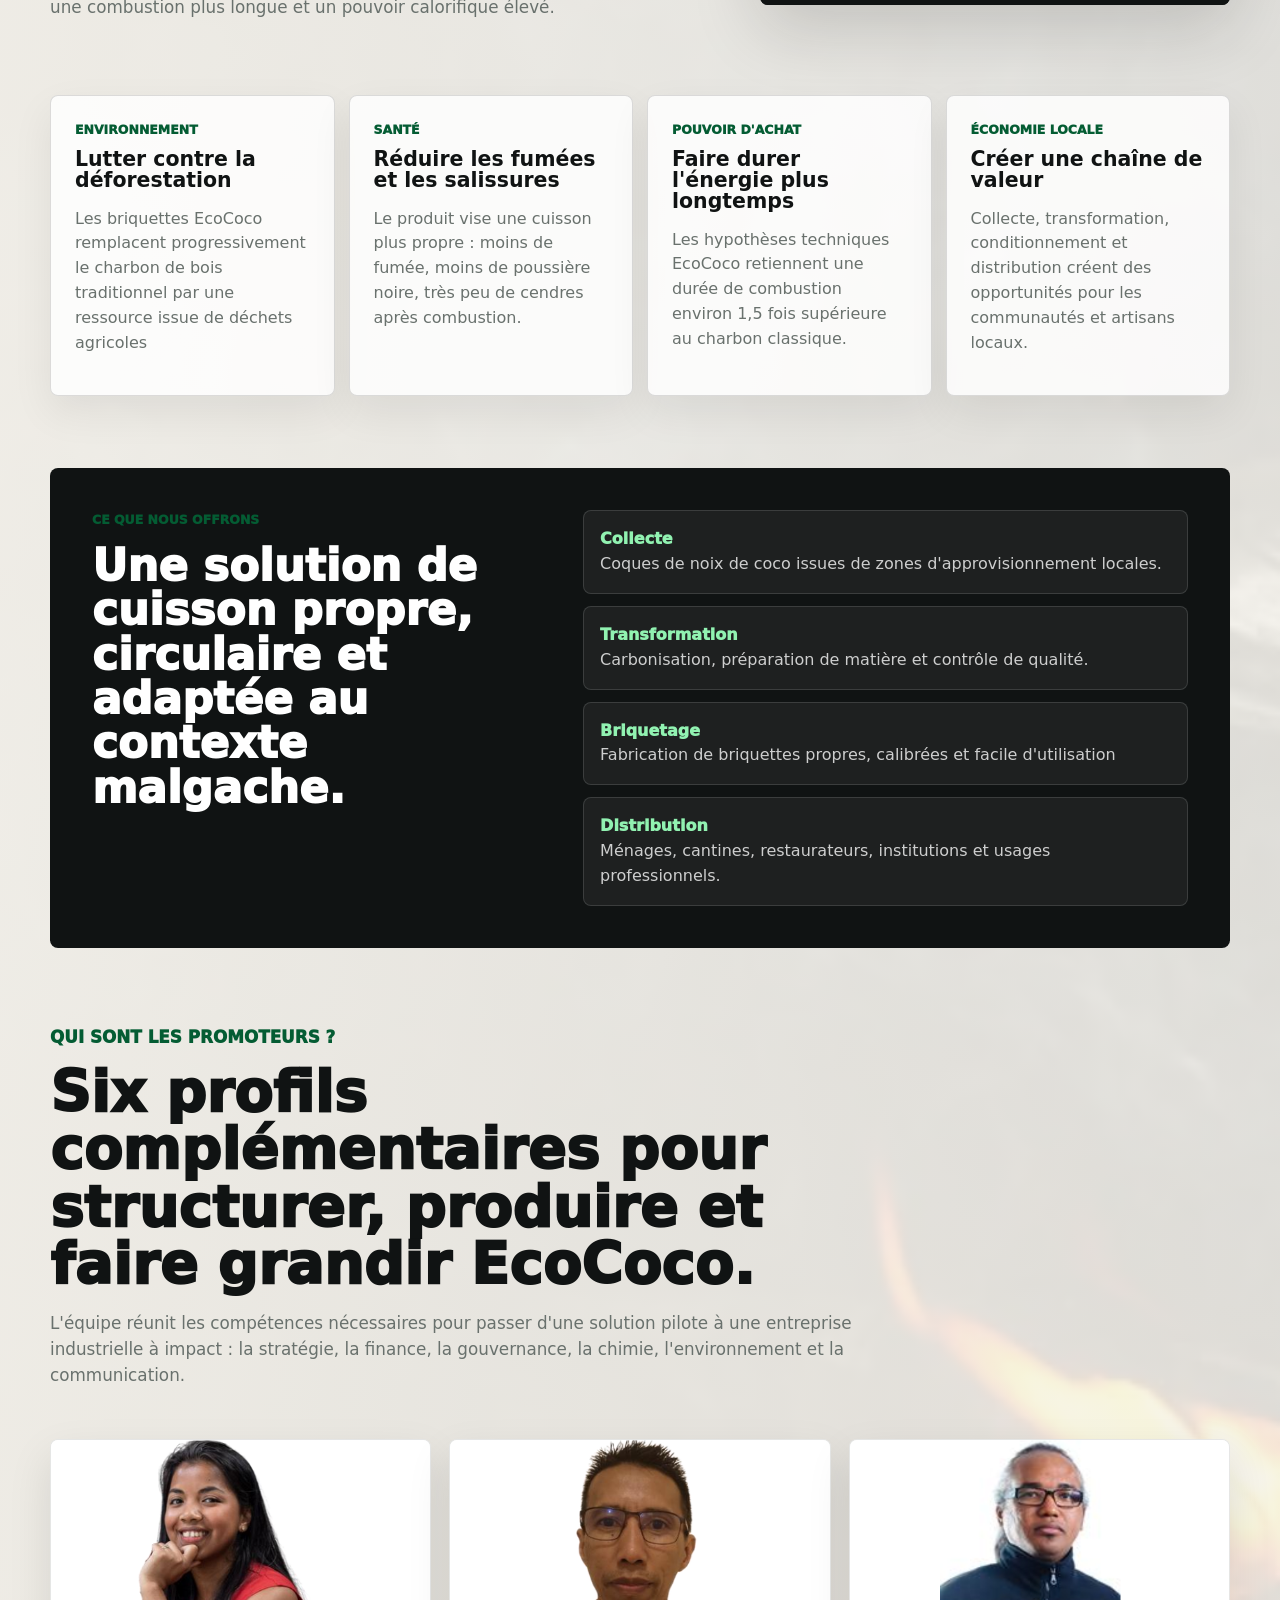
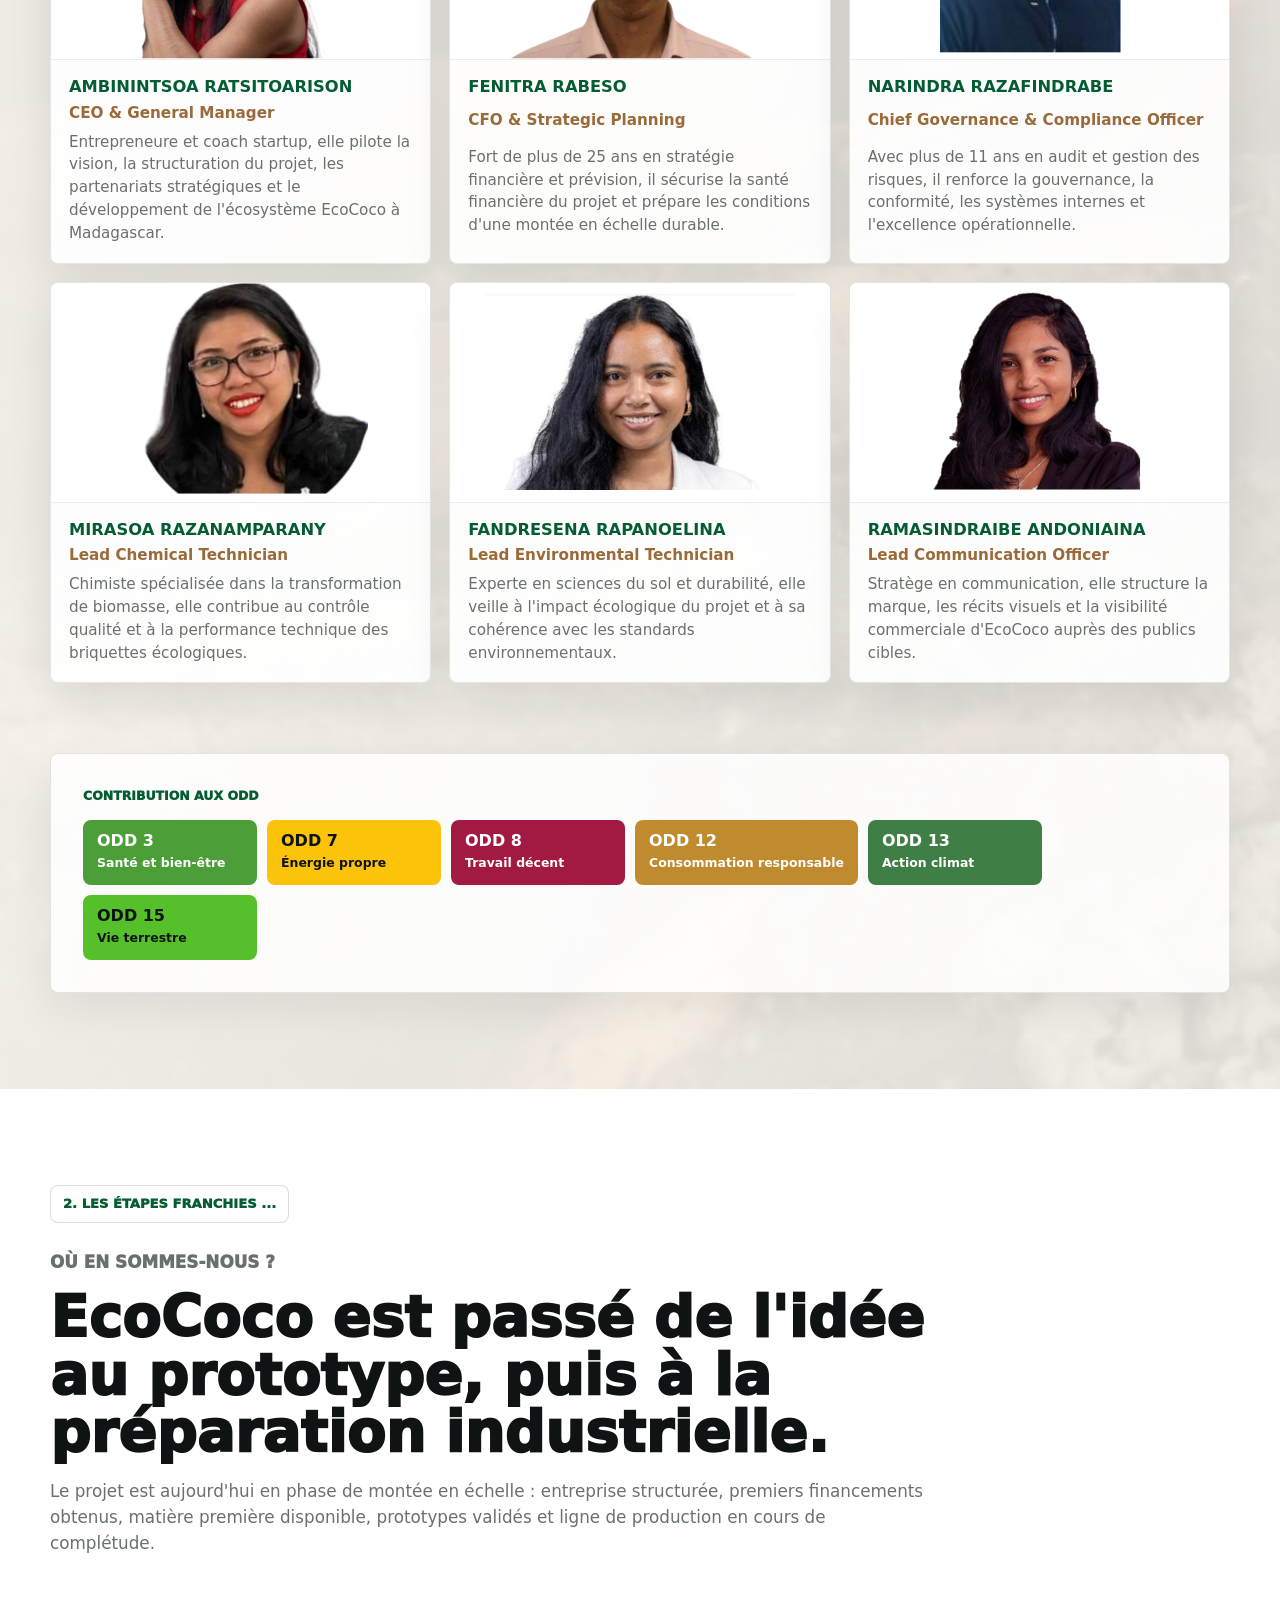
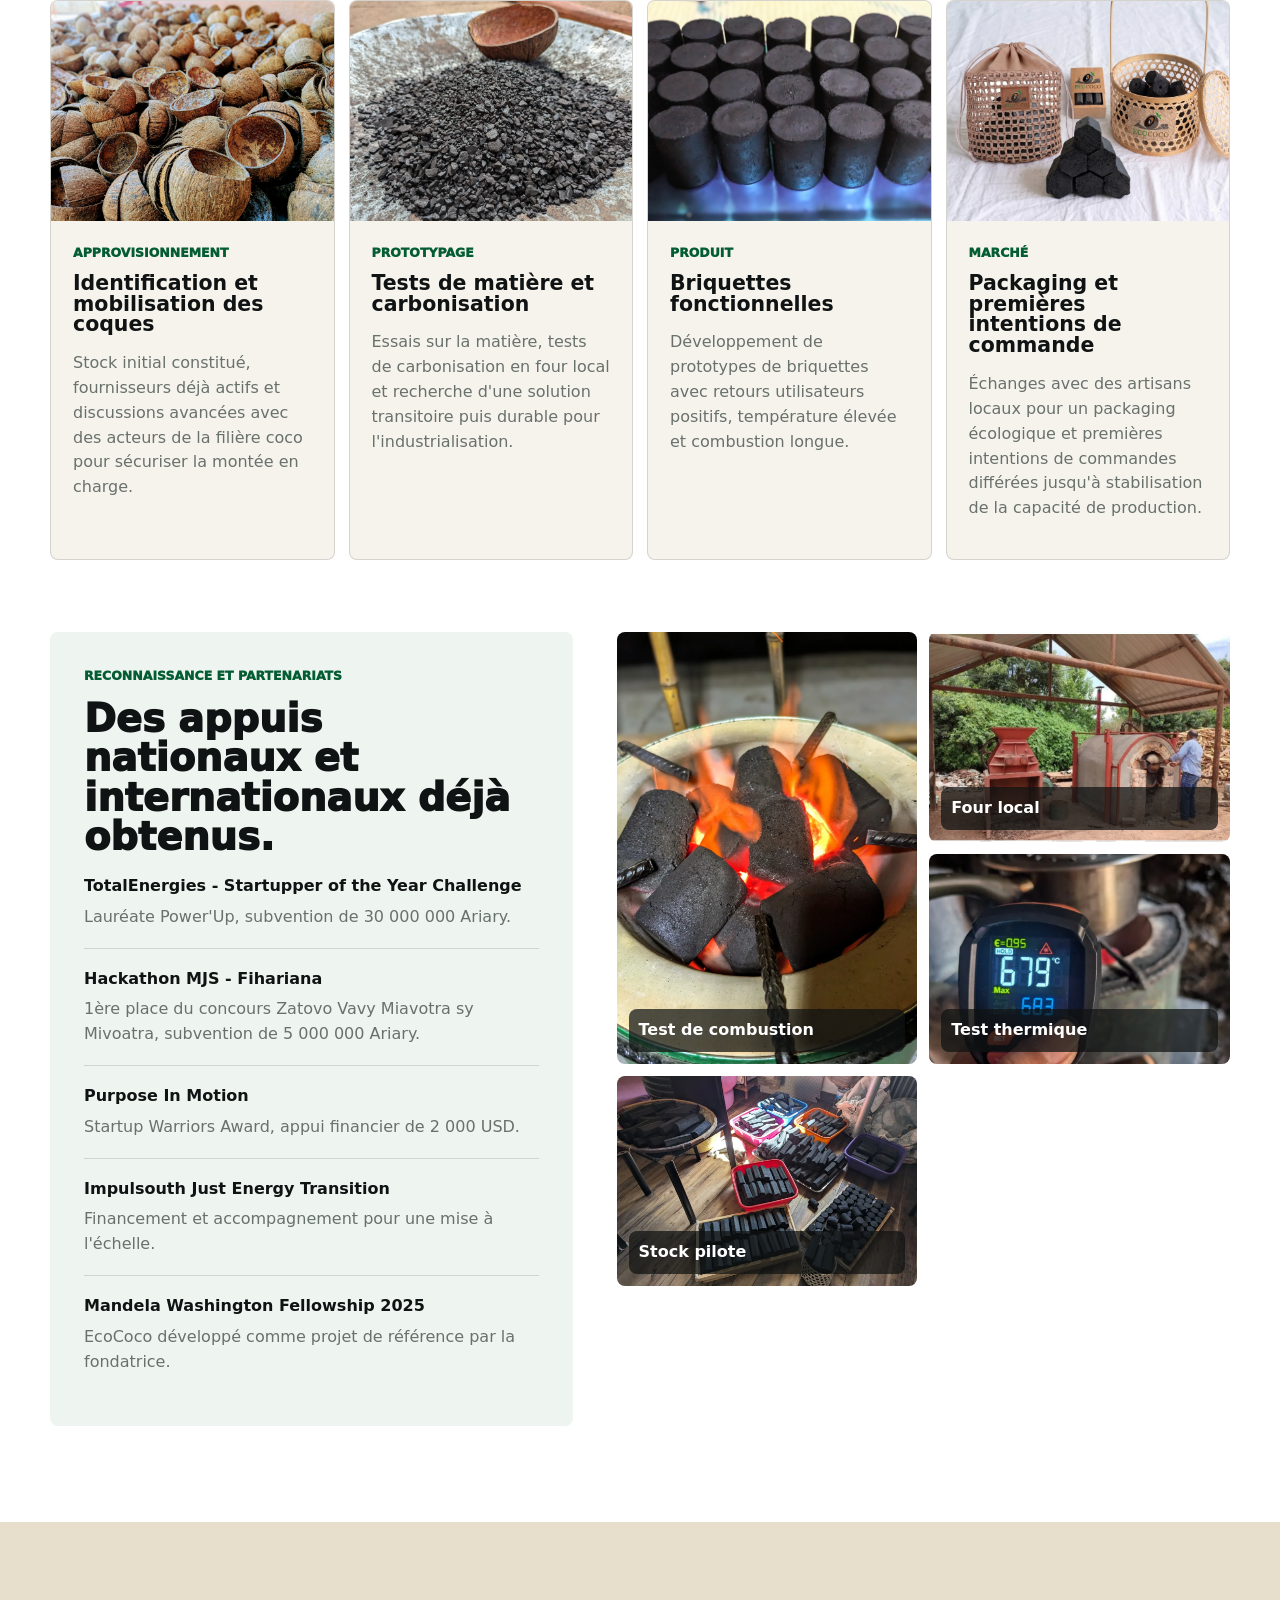
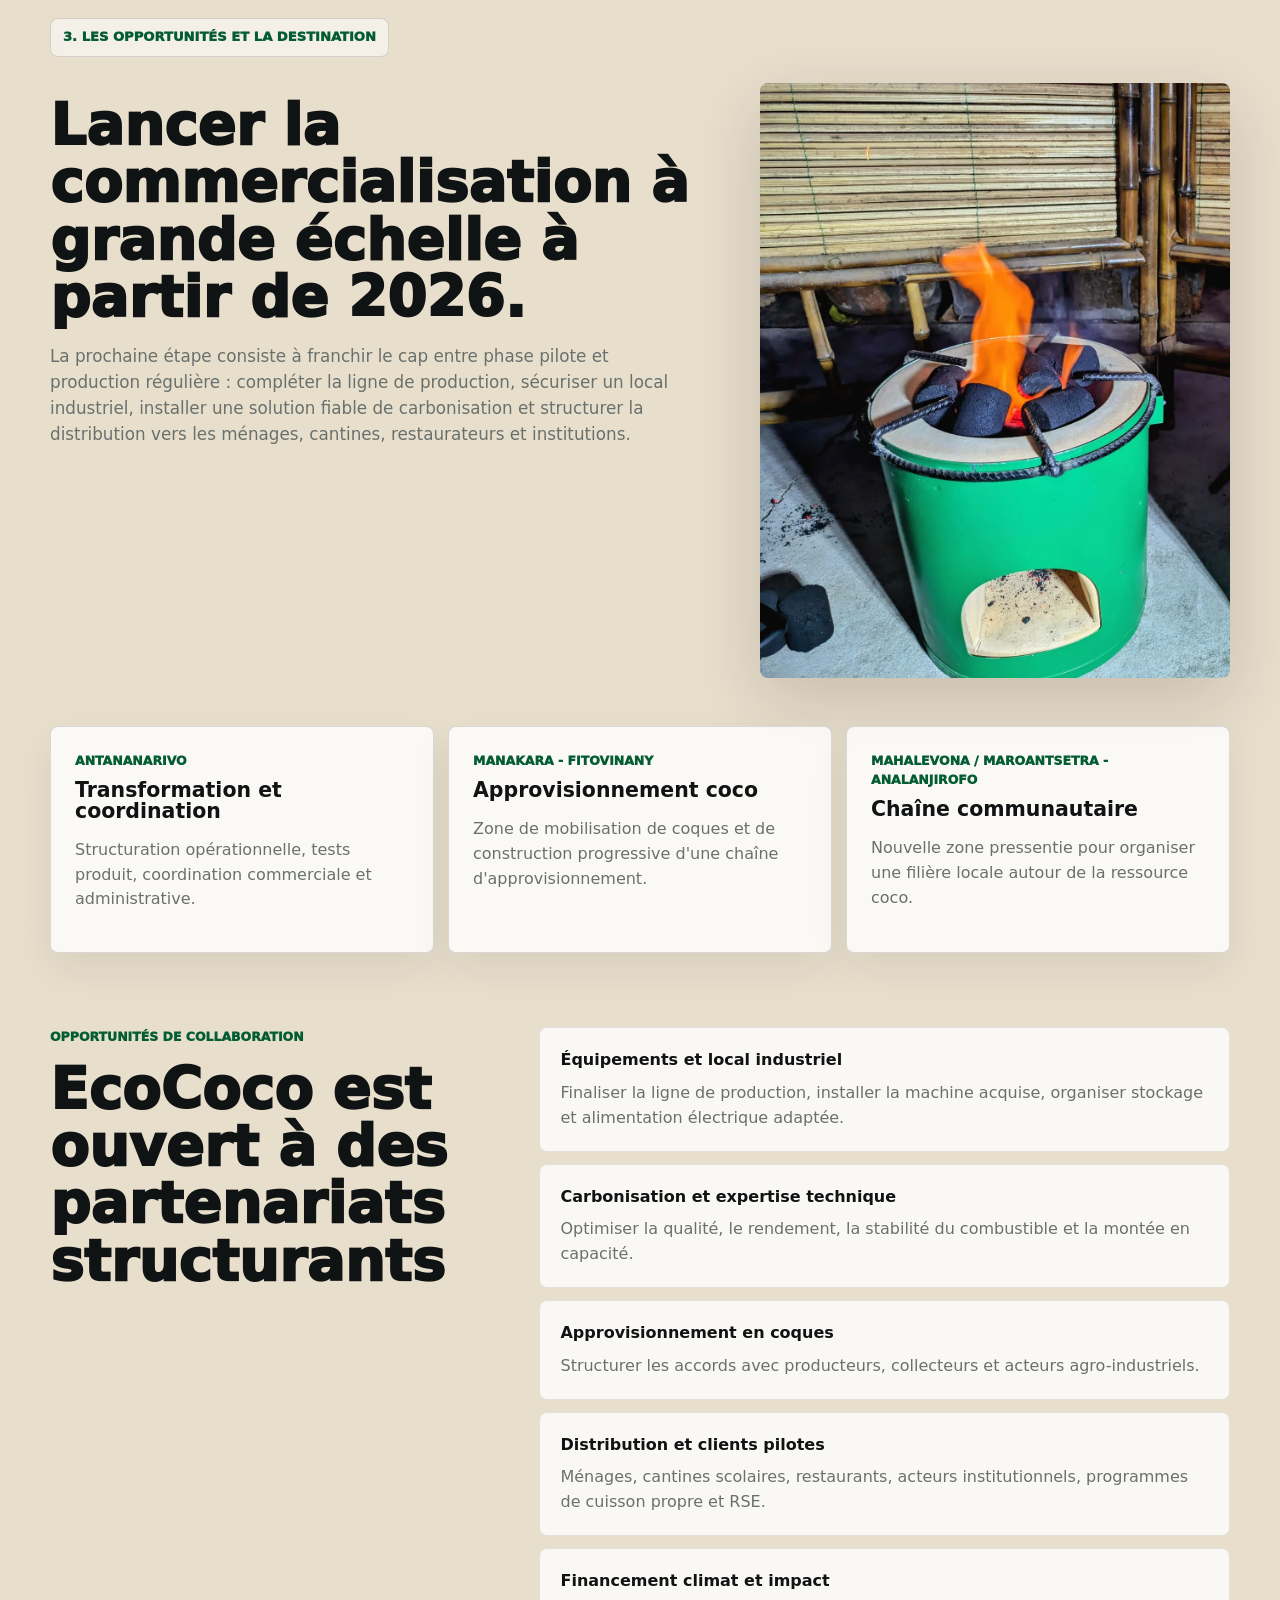
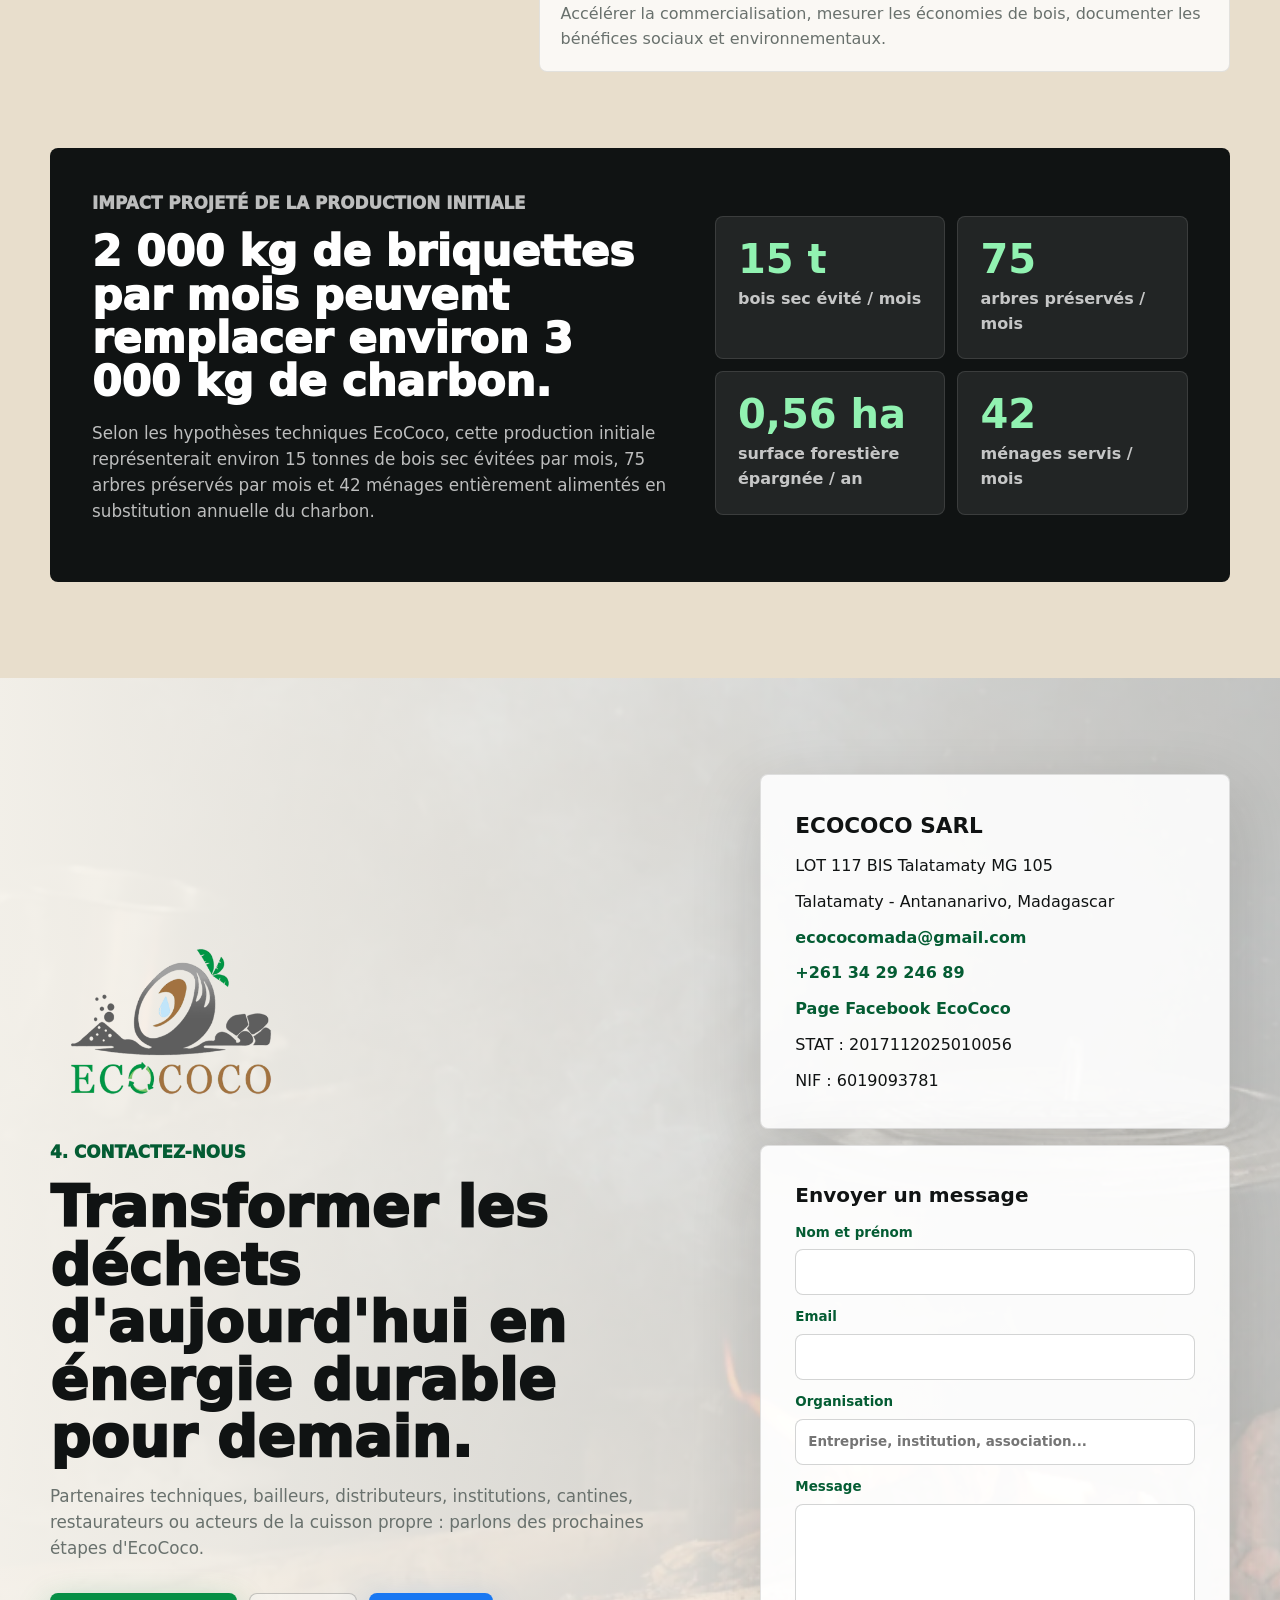
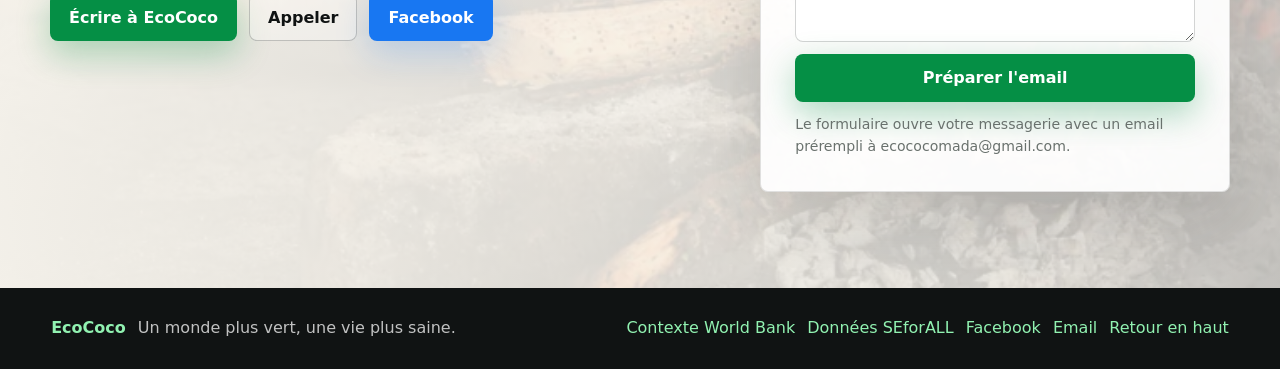
==== commit 65a78e1d: "update num telephoner" ====
--- a/index.html
+++ b/index.html
@@ -414,7 +414,7 @@
               <span>LOT 117 BIS Talatamaty MG 105</span>
               <span>Talatamaty - Antananarivo, Madagascar</span>
               <a href="mailto:ecococomada@gmail.com">ecococomada@gmail.com</a>
-              <a href="tel:+261343924689">+261 34 39 246 89</a>
+              <a href="tel:+261343924689">+261 34 29 246 89</a>
               <a href="https://www.facebook.com/profile.php?id=61591071884837" target="_blank" rel="noreferrer">Page Facebook EcoCoco</a>
               <span>STAT : 2017112025010056</span>
               <span>NIF : 6019093781</span>
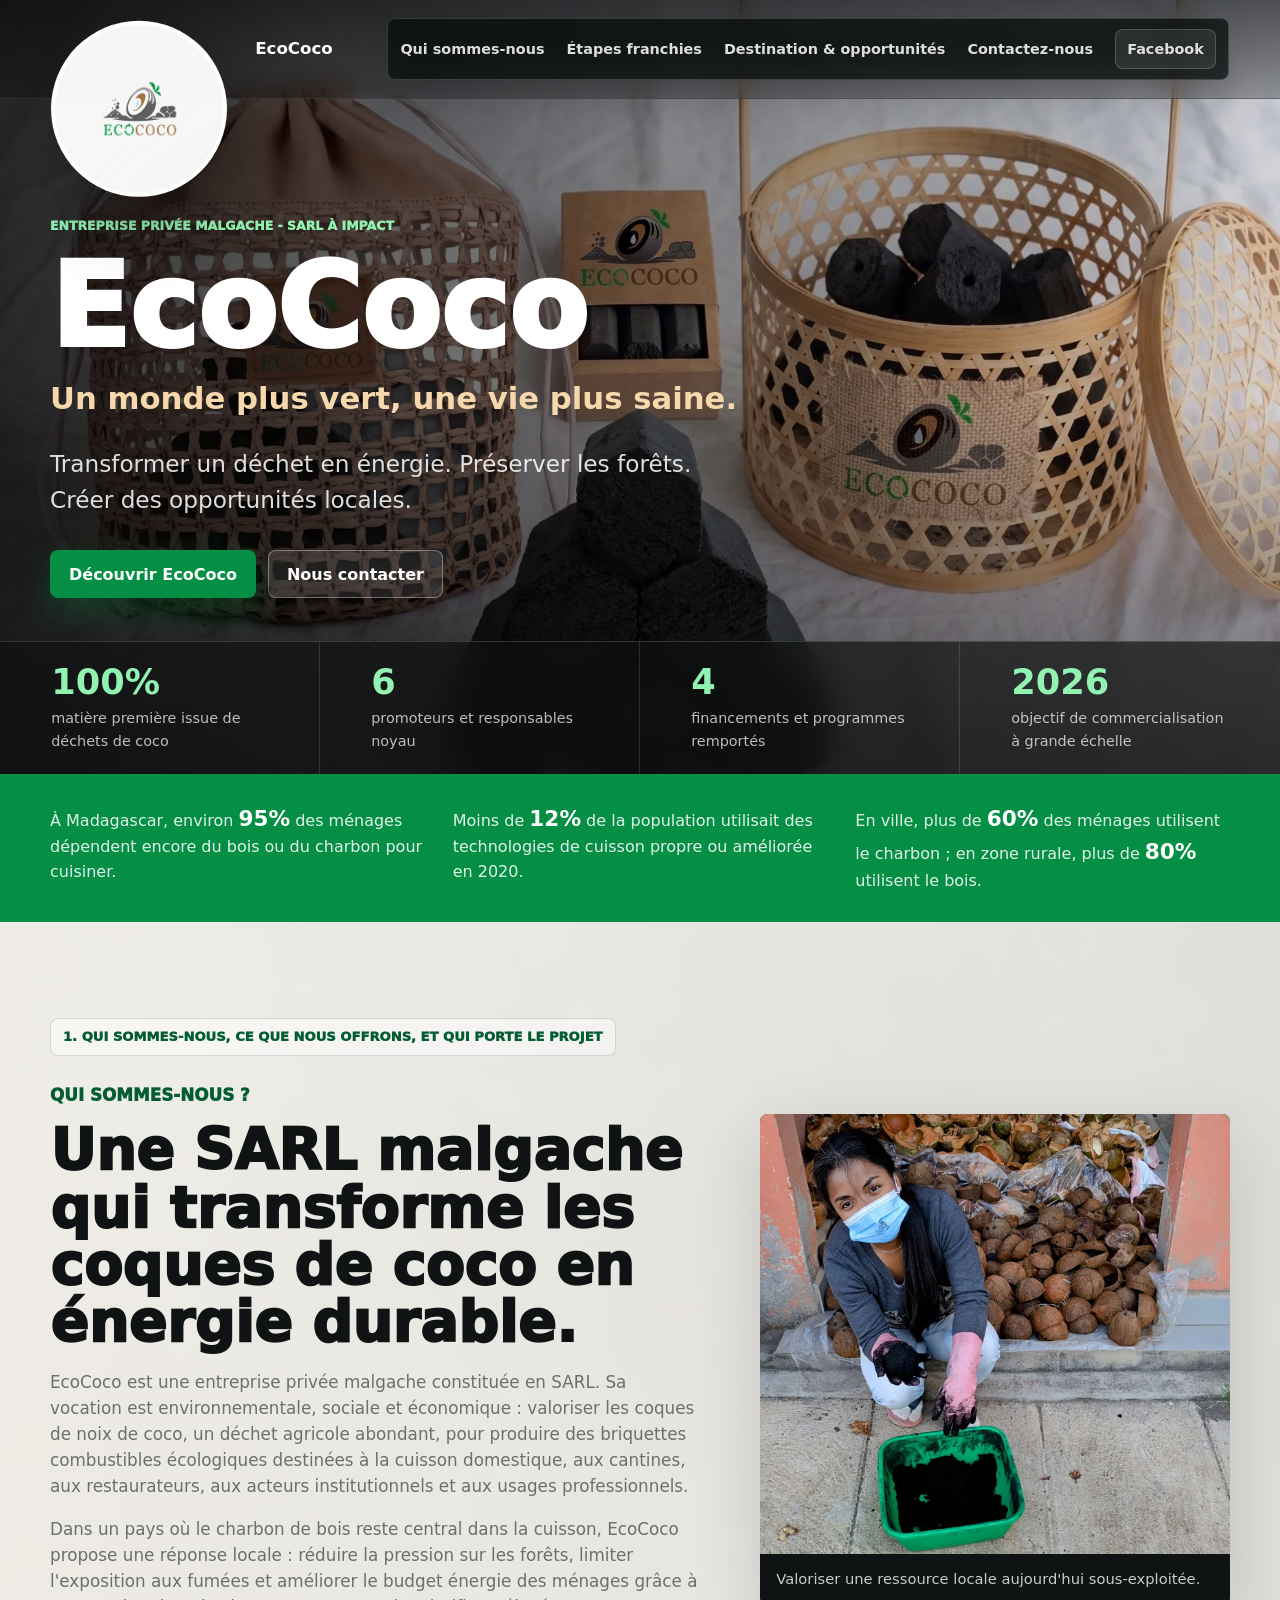
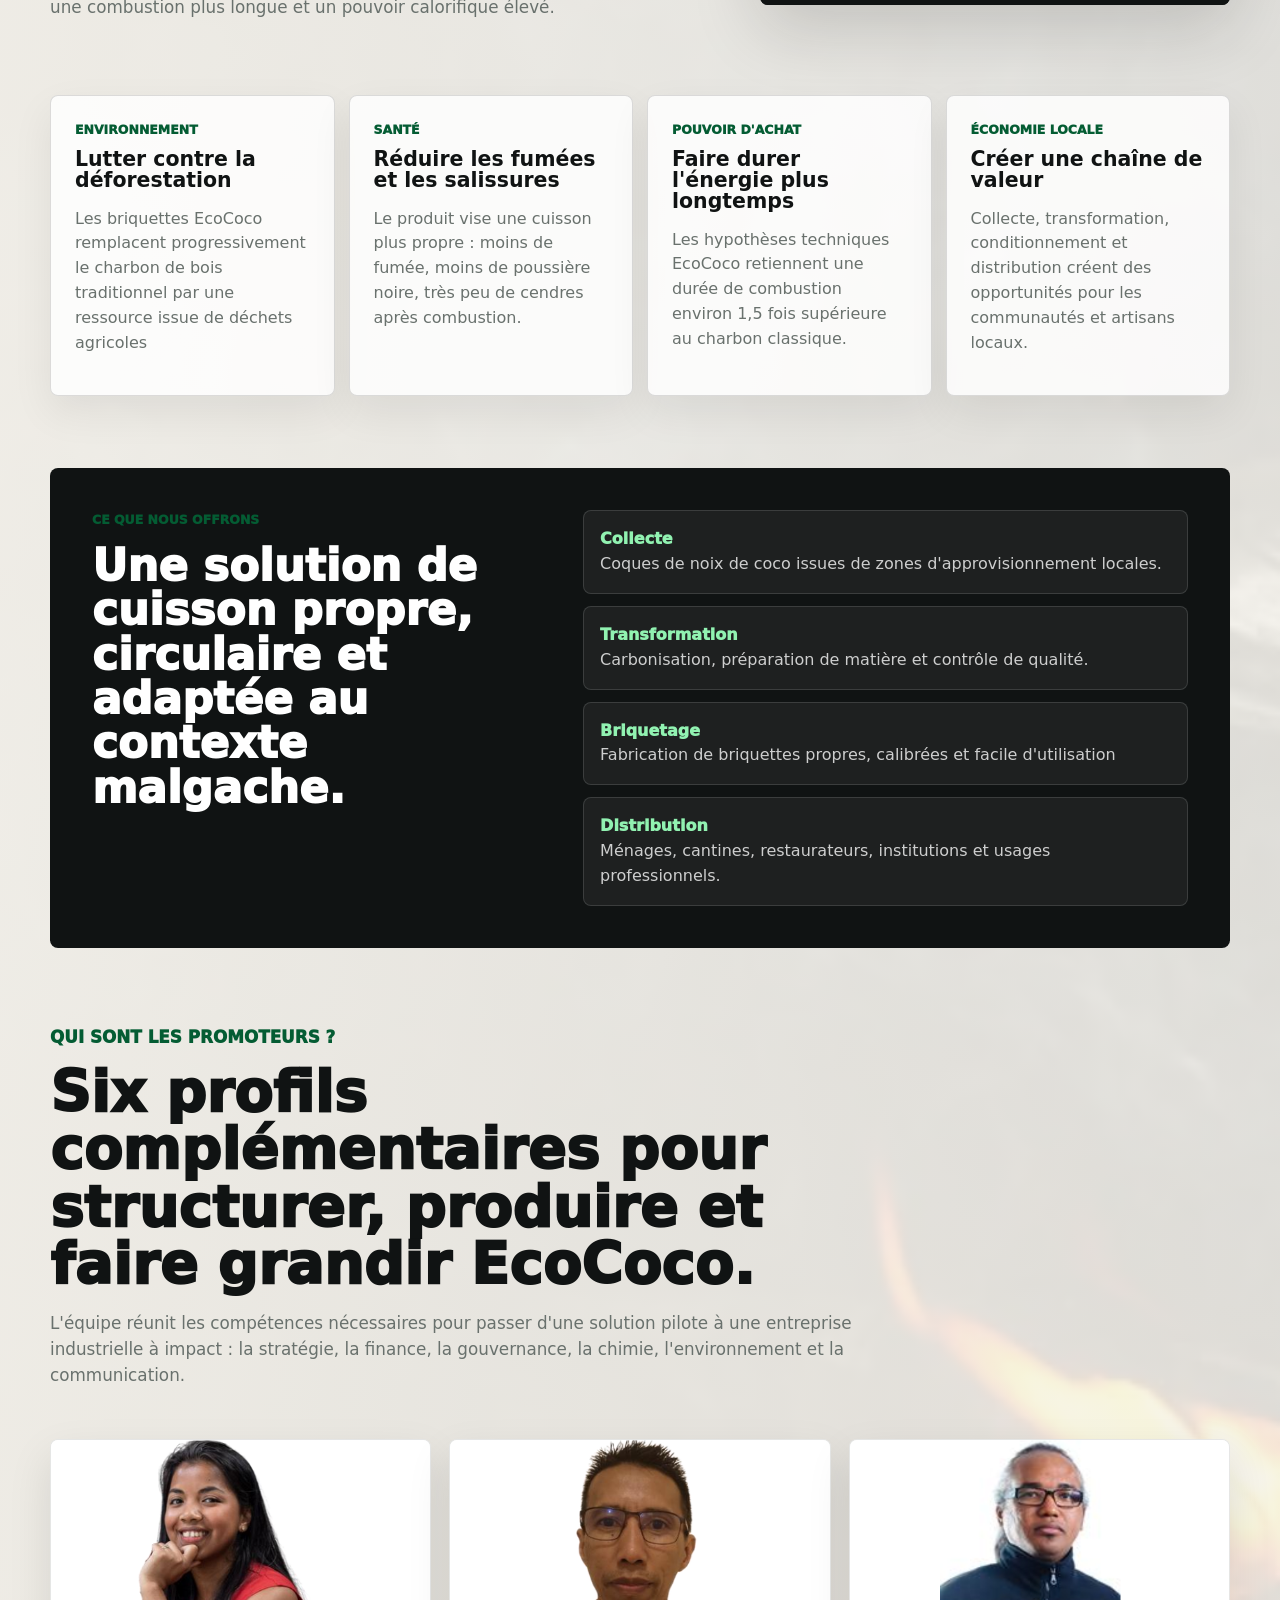
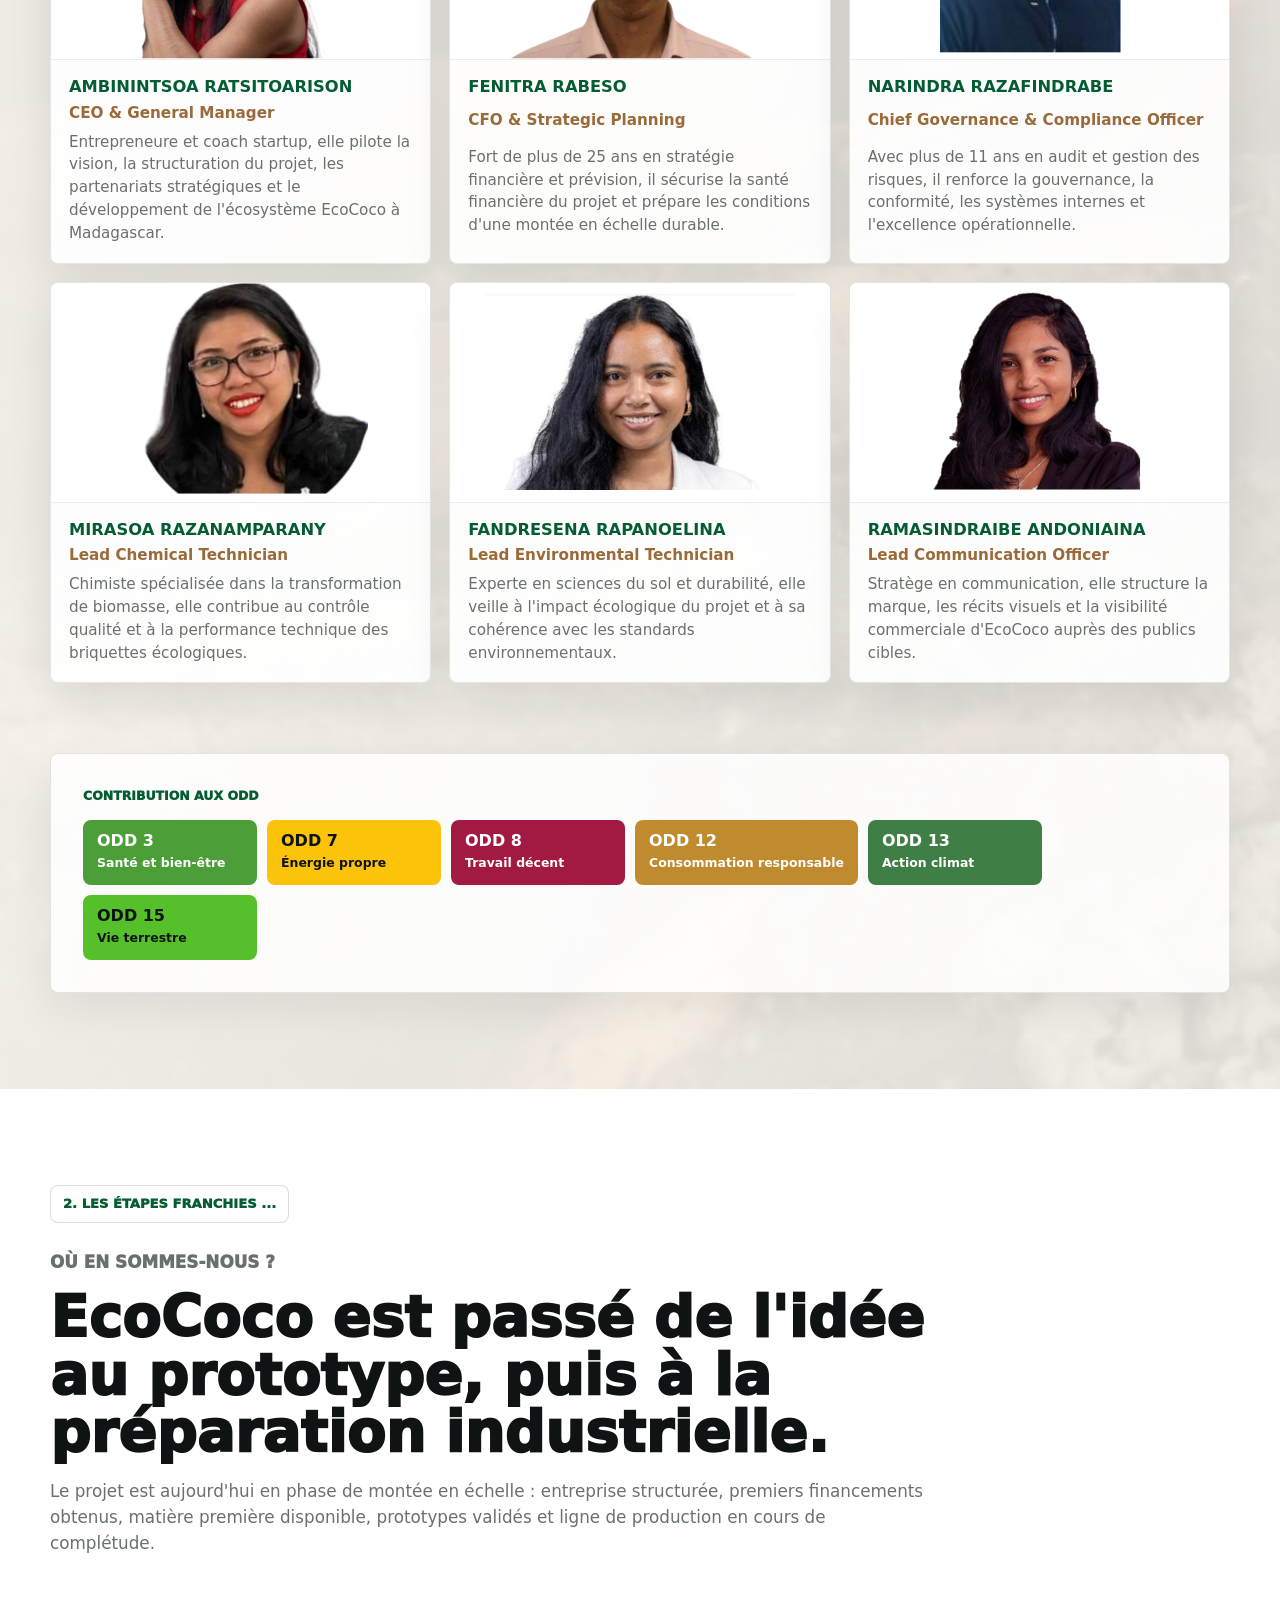
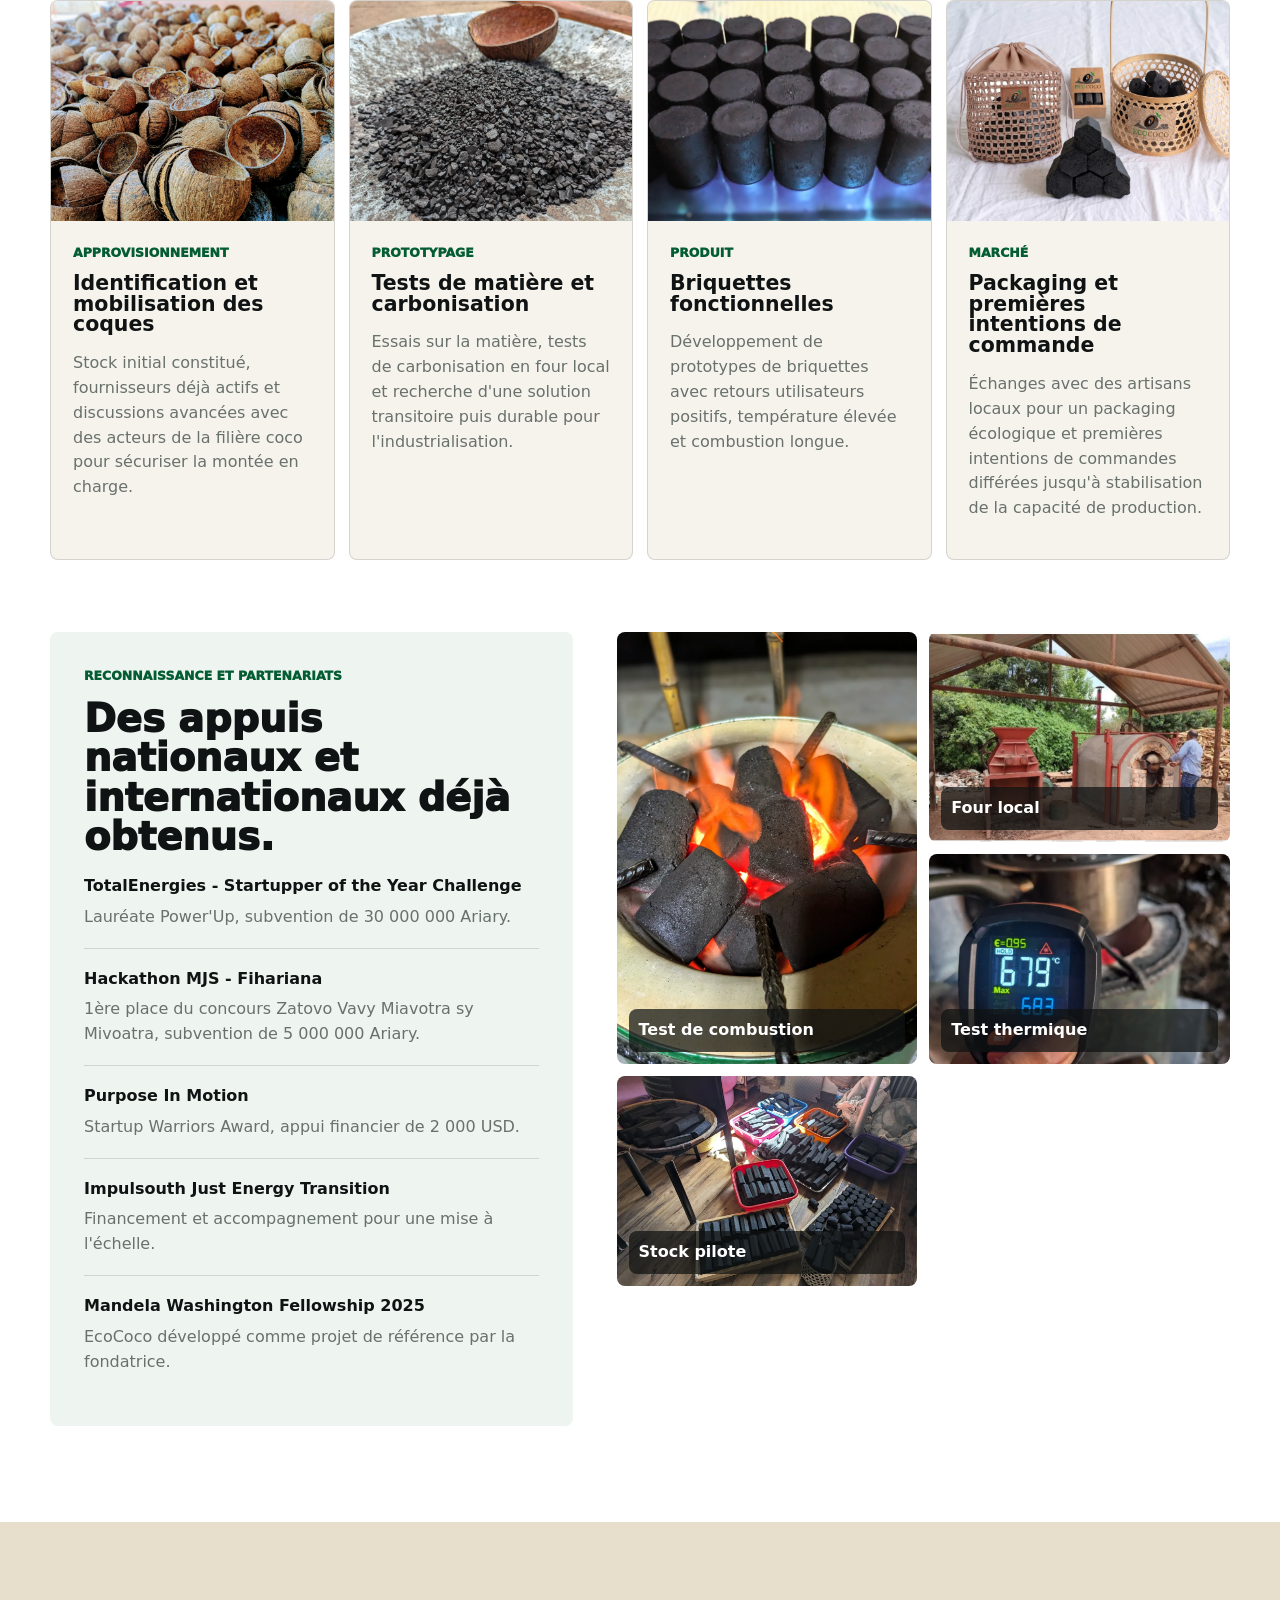
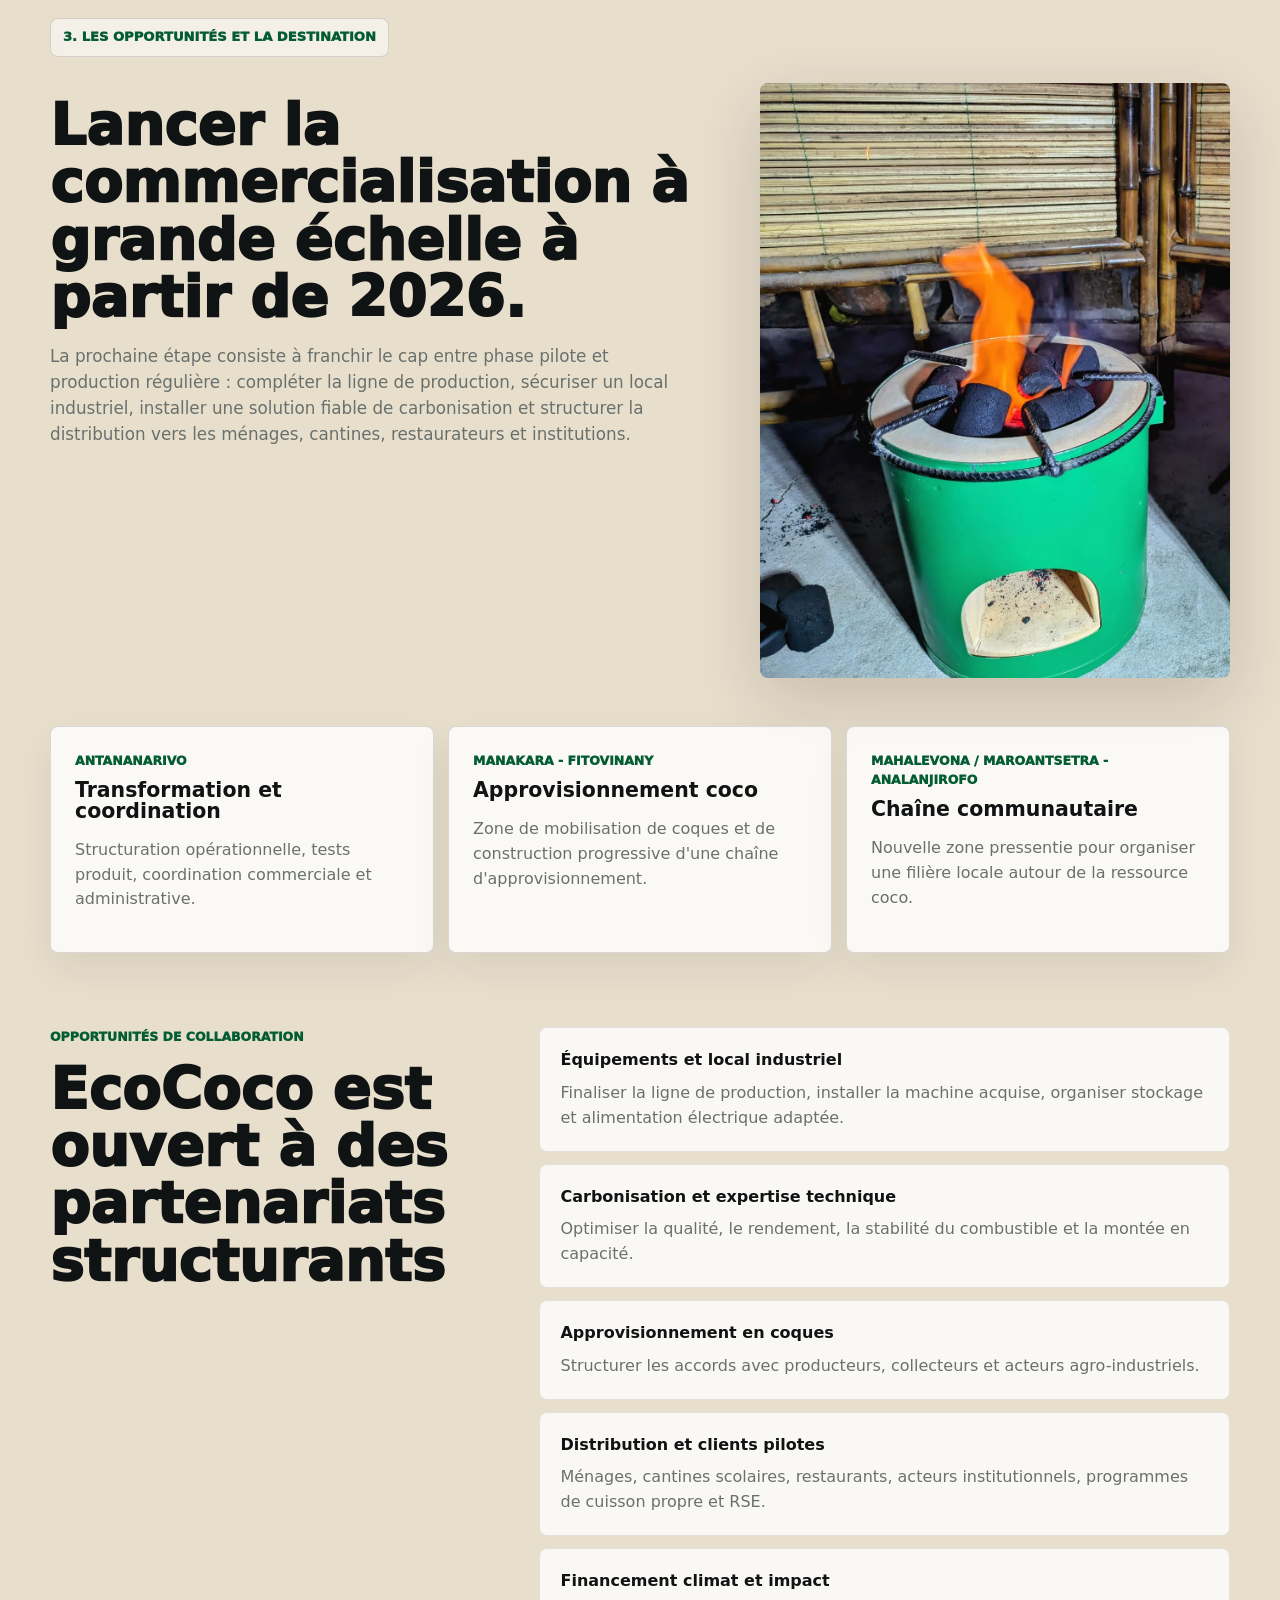
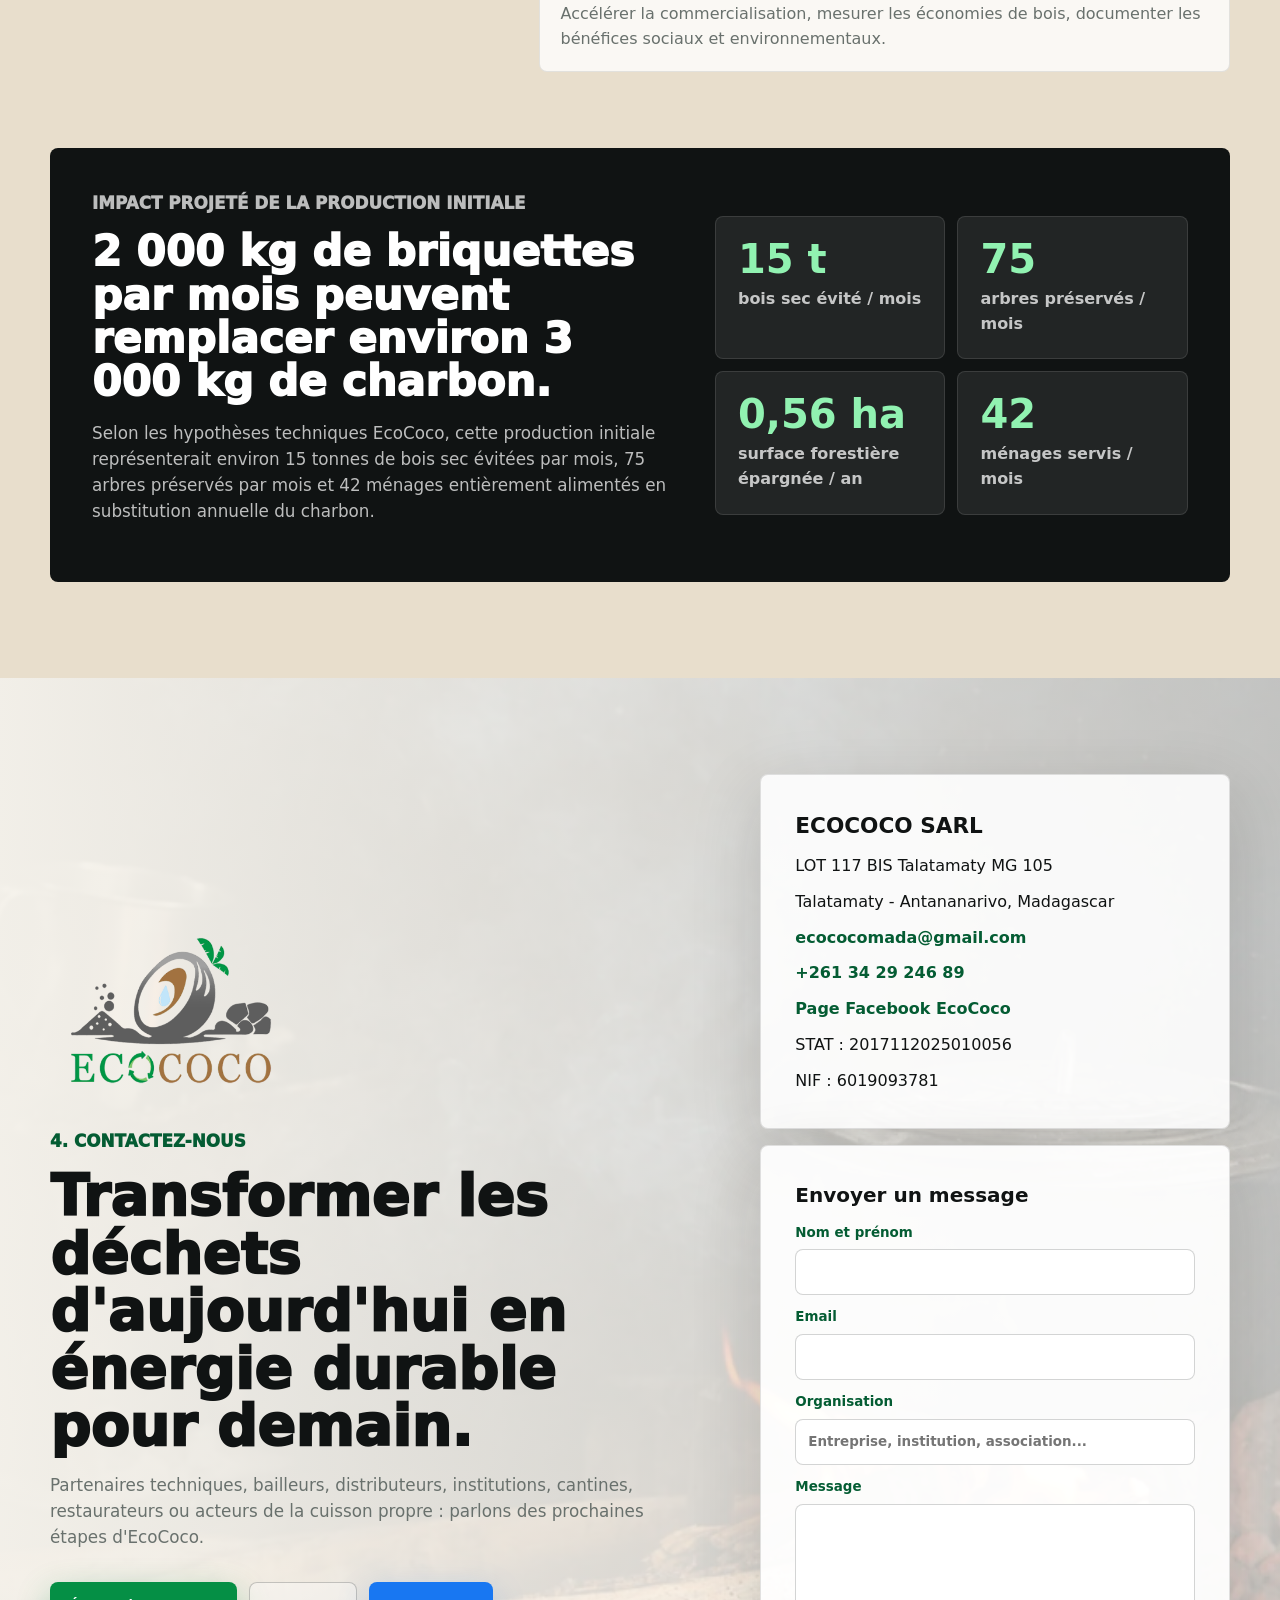
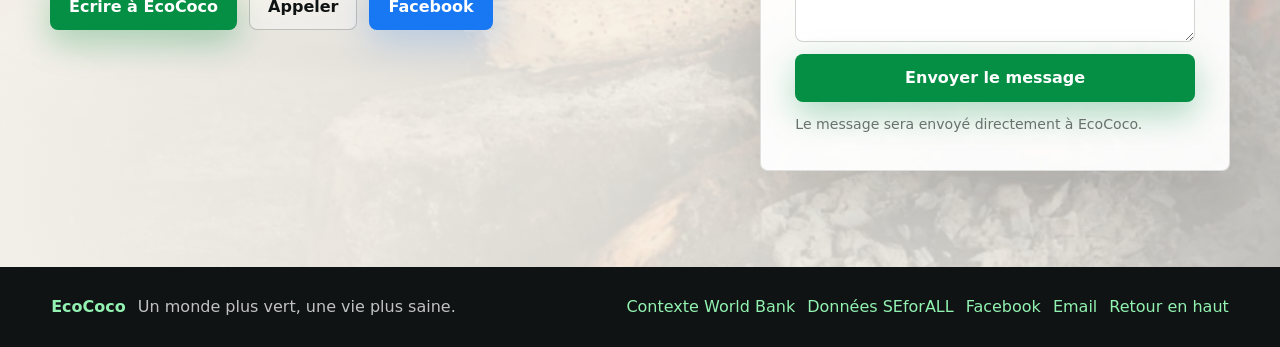
==== commit 0132164a: "update email sender" ====
--- a/index.html
+++ b/index.html
@@ -403,7 +403,7 @@
             </p>
             <div class="contact-actions">
               <a class="button button-primary" href="mailto:ecococomada@gmail.com">Écrire à EcoCoco</a>
-              <a class="button button-outline" href="tel:+261343924689">Appeler</a>
+              <a class="button button-outline" href="tel:+261342924689">Appeler</a>
               <a class="button button-facebook" href="https://www.facebook.com/profile.php?id=61591071884837" target="_blank" rel="noreferrer">Facebook</a>
             </div>
           </div>
@@ -414,14 +414,21 @@
               <span>LOT 117 BIS Talatamaty MG 105</span>
               <span>Talatamaty - Antananarivo, Madagascar</span>
               <a href="mailto:ecococomada@gmail.com">ecococomada@gmail.com</a>
-              <a href="tel:+261343924689">+261 34 29 246 89</a>
+              <a href="tel:+261342924689">+261 34 29 246 89</a>
               <a href="https://www.facebook.com/profile.php?id=61591071884837" target="_blank" rel="noreferrer">Page Facebook EcoCoco</a>
               <span>STAT : 2017112025010056</span>
               <span>NIF : 6019093781</span>
             </address>
 
-            <form class="contact-form" data-contact-form>
+            <form class="contact-form" action="https://formsubmit.co/ajax/ecococomada@gmail.com" method="POST" data-contact-form>
               <strong>Envoyer un message</strong>
+              <input type="hidden" name="_subject" value="Nouveau message depuis le site EcoCoco">
+              <input type="hidden" name="_template" value="table">
+              <input type="hidden" name="_captcha" value="false">
+              <label class="form-honey" aria-hidden="true">
+                Ne pas remplir ce champ
+                <input type="text" name="_honey" tabindex="-1" autocomplete="off">
+              </label>
               <label>
                 Nom et prénom
                 <input type="text" name="name" autocomplete="name" required>
@@ -438,8 +445,8 @@
                 Message
                 <textarea name="message" rows="5" required></textarea>
               </label>
-              <button class="button button-primary" type="submit">Préparer l'email</button>
-              <p class="form-note" data-form-note>Le formulaire ouvre votre messagerie avec un email prérempli à ecococomada@gmail.com.</p>
+              <button class="button button-primary" type="submit">Envoyer le message</button>
+              <p class="form-note" data-form-note>Le message sera envoyé directement à EcoCoco.</p>
             </form>
           </div>
         </div>
--- a/styles.css
+++ b/styles.css
@@ -302,6 +302,12 @@
   transform: translateY(-2px);
 }
 
+.button:disabled {
+  cursor: not-allowed;
+  opacity: 0.62;
+  transform: none;
+}
+
 .button-primary {
   background: var(--green);
   color: var(--white);
@@ -943,6 +949,16 @@
 .contact-form textarea:focus {
   border-color: var(--green);
   box-shadow: 0 0 0 3px rgba(5, 143, 69, 0.14);
+}
+
+.form-honey {
+  position: absolute;
+  left: -10000px;
+  width: 1px;
+  height: 1px;
+  overflow: hidden;
+  opacity: 0;
+  pointer-events: none;
 }
 
 .form-note {
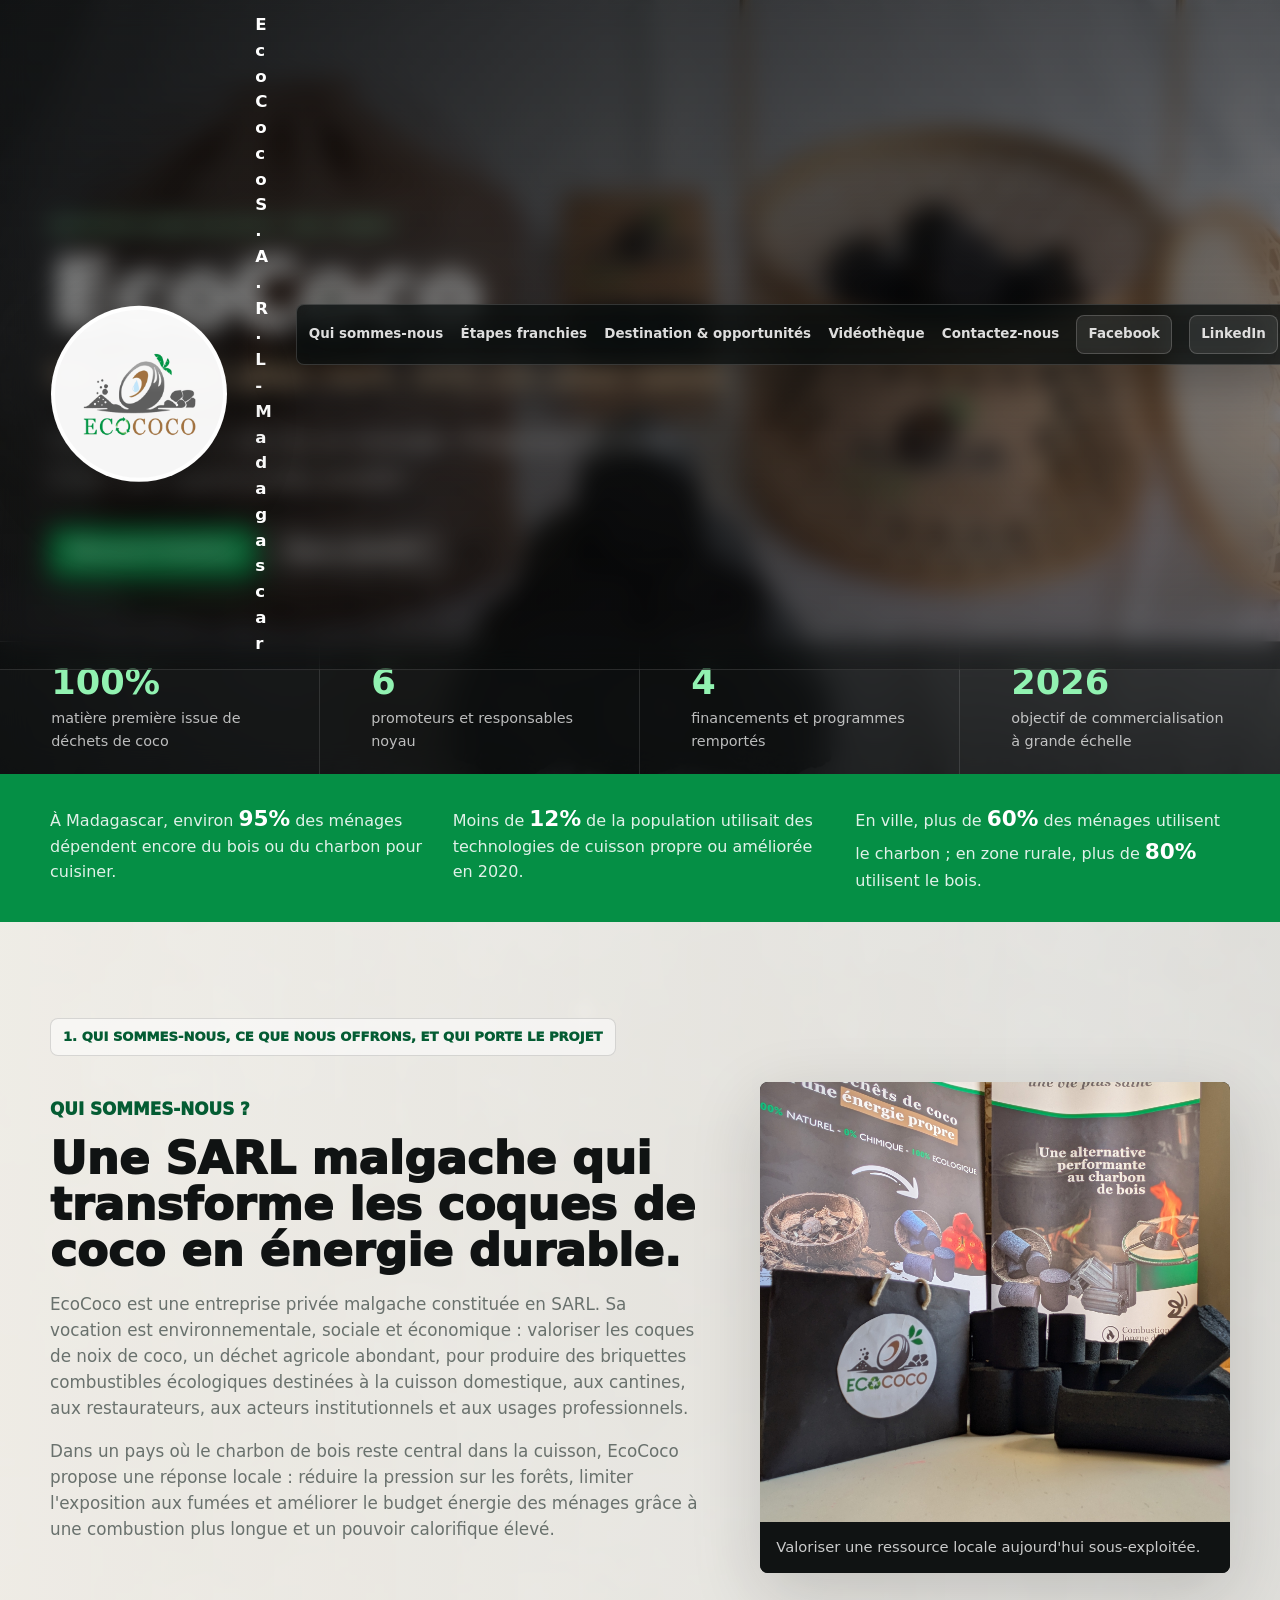
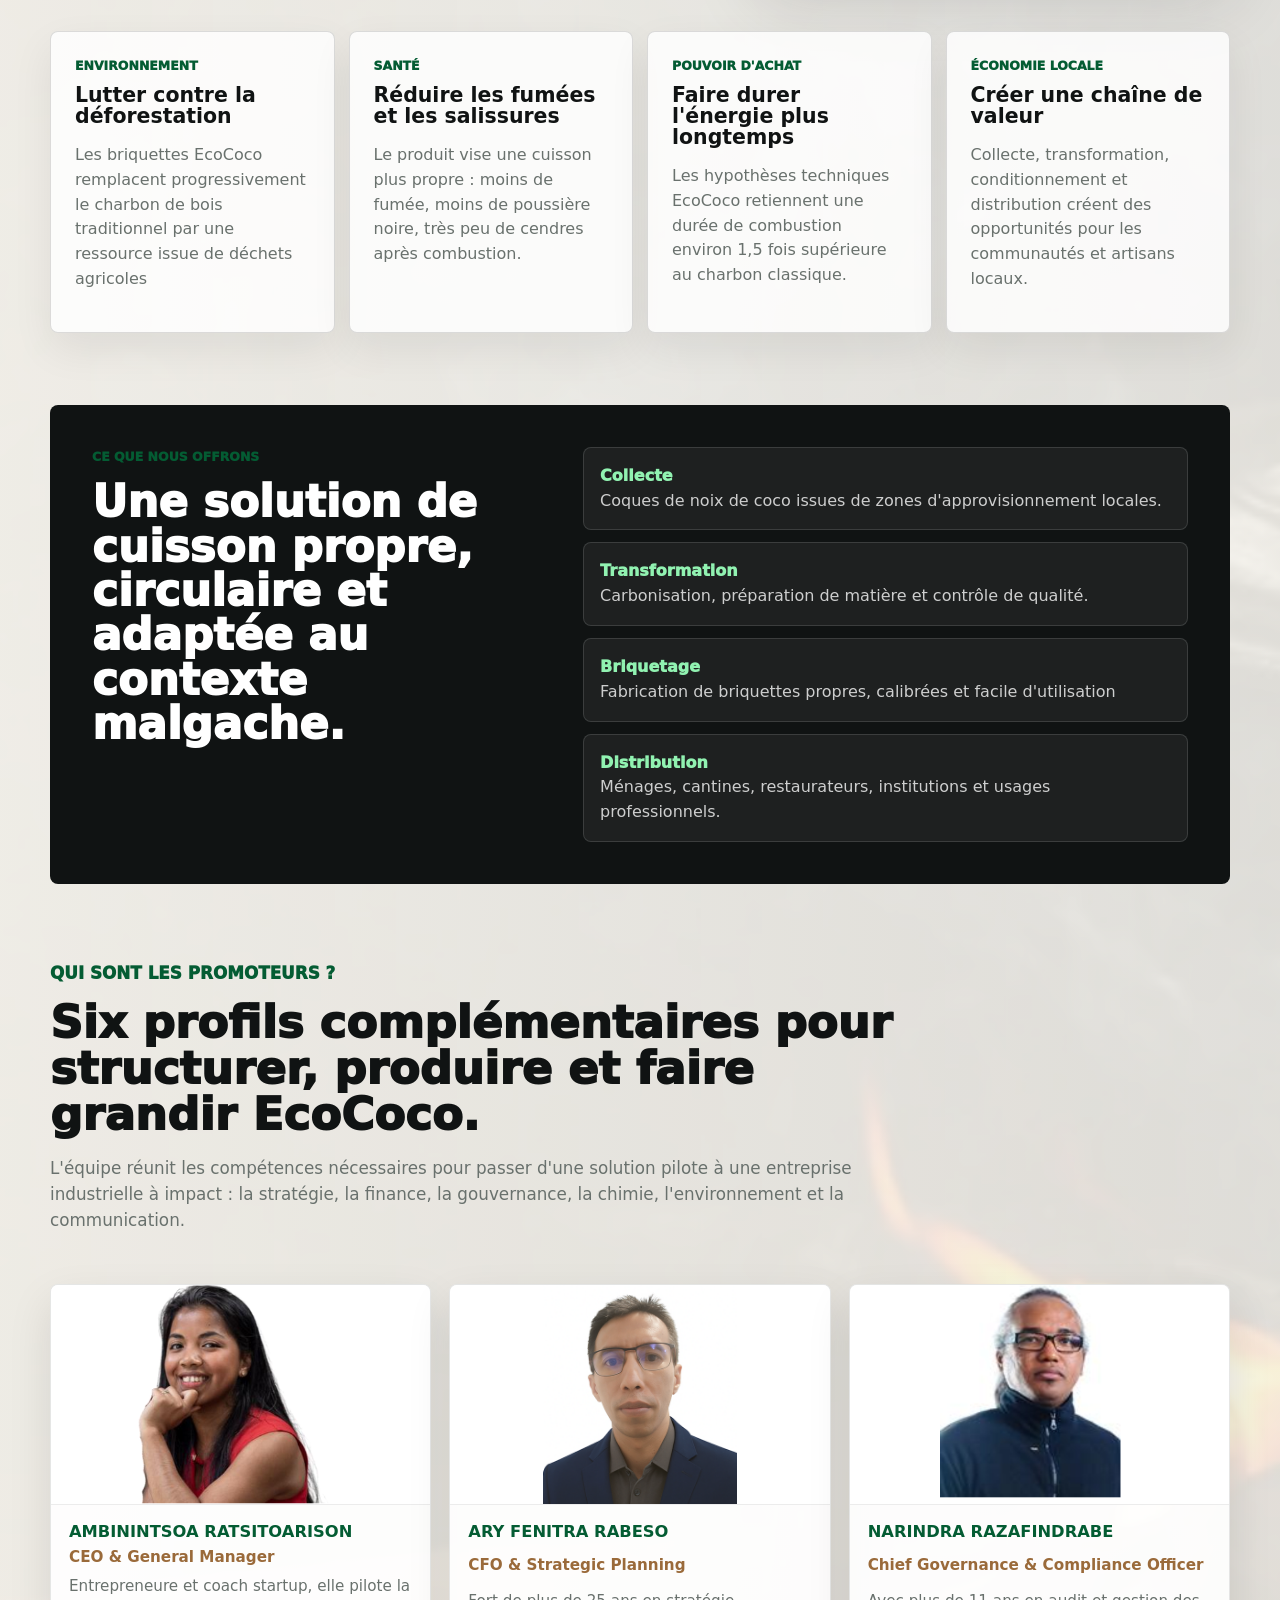
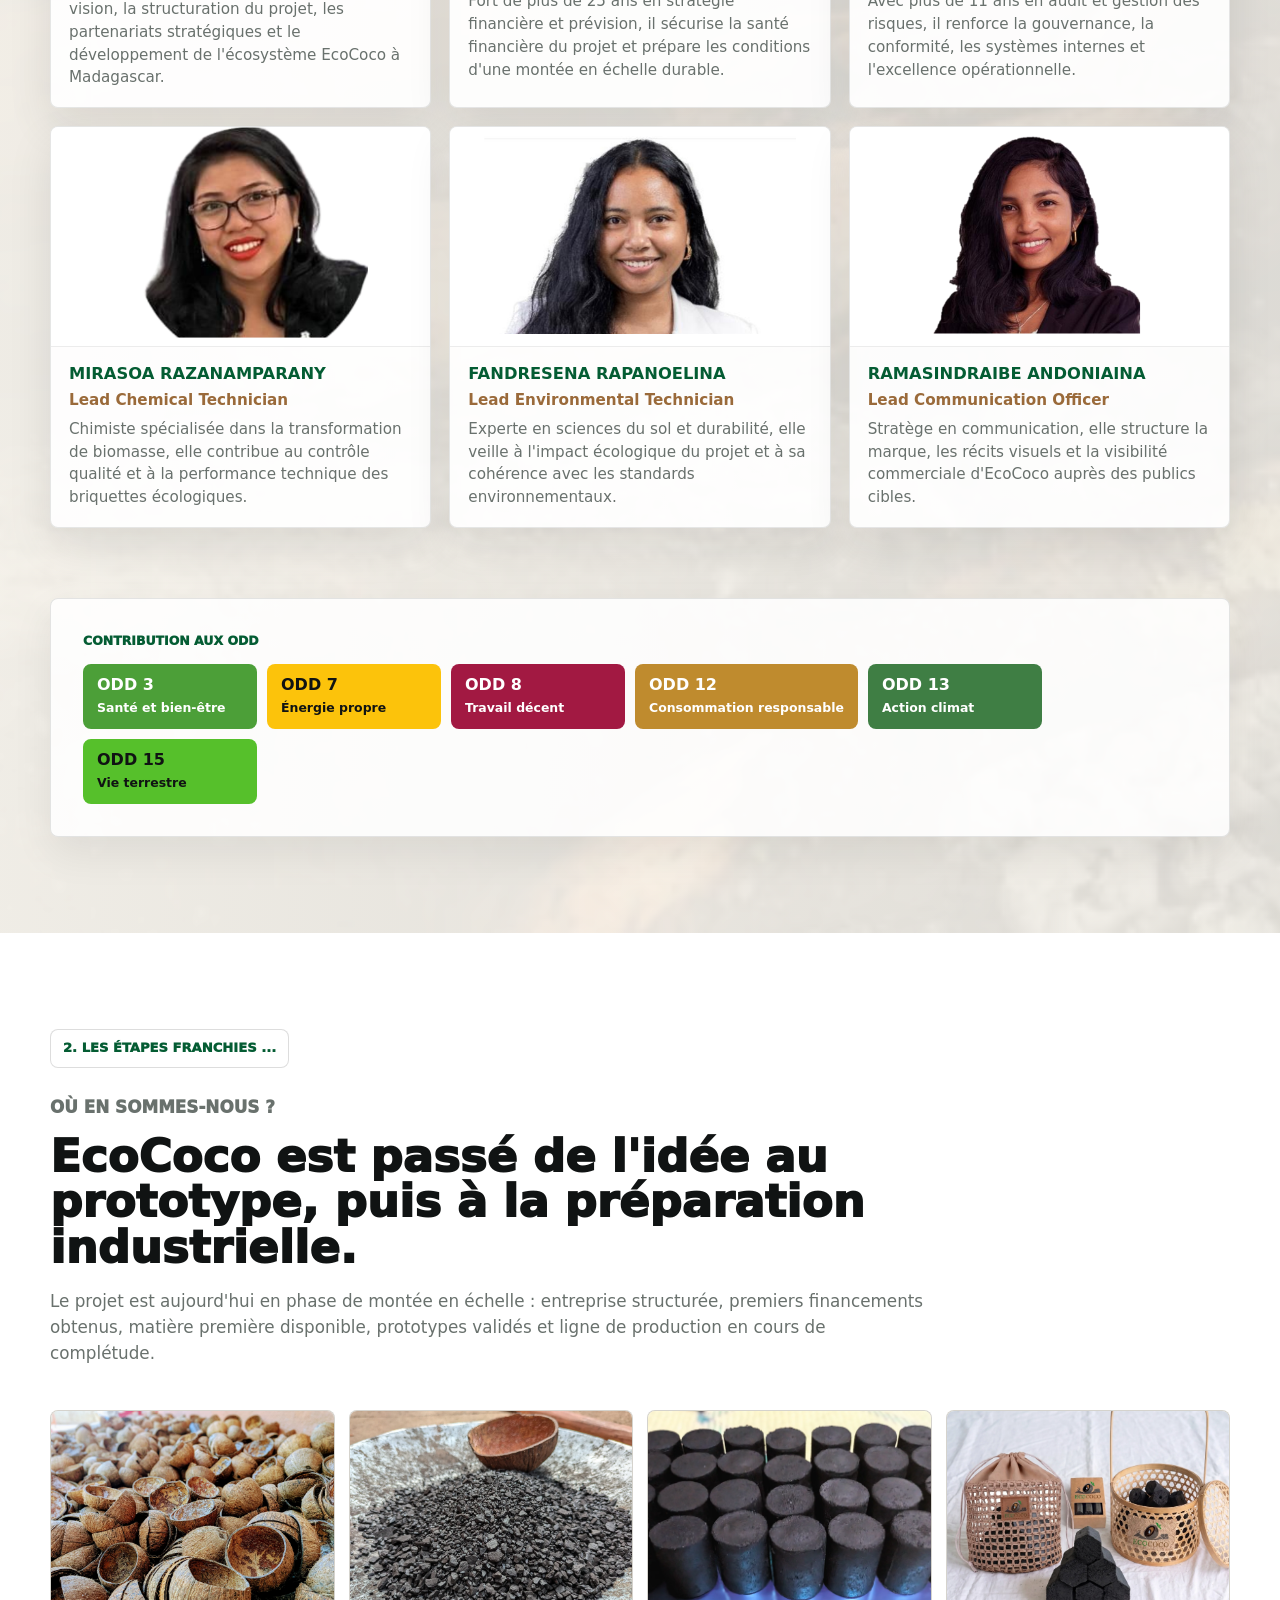
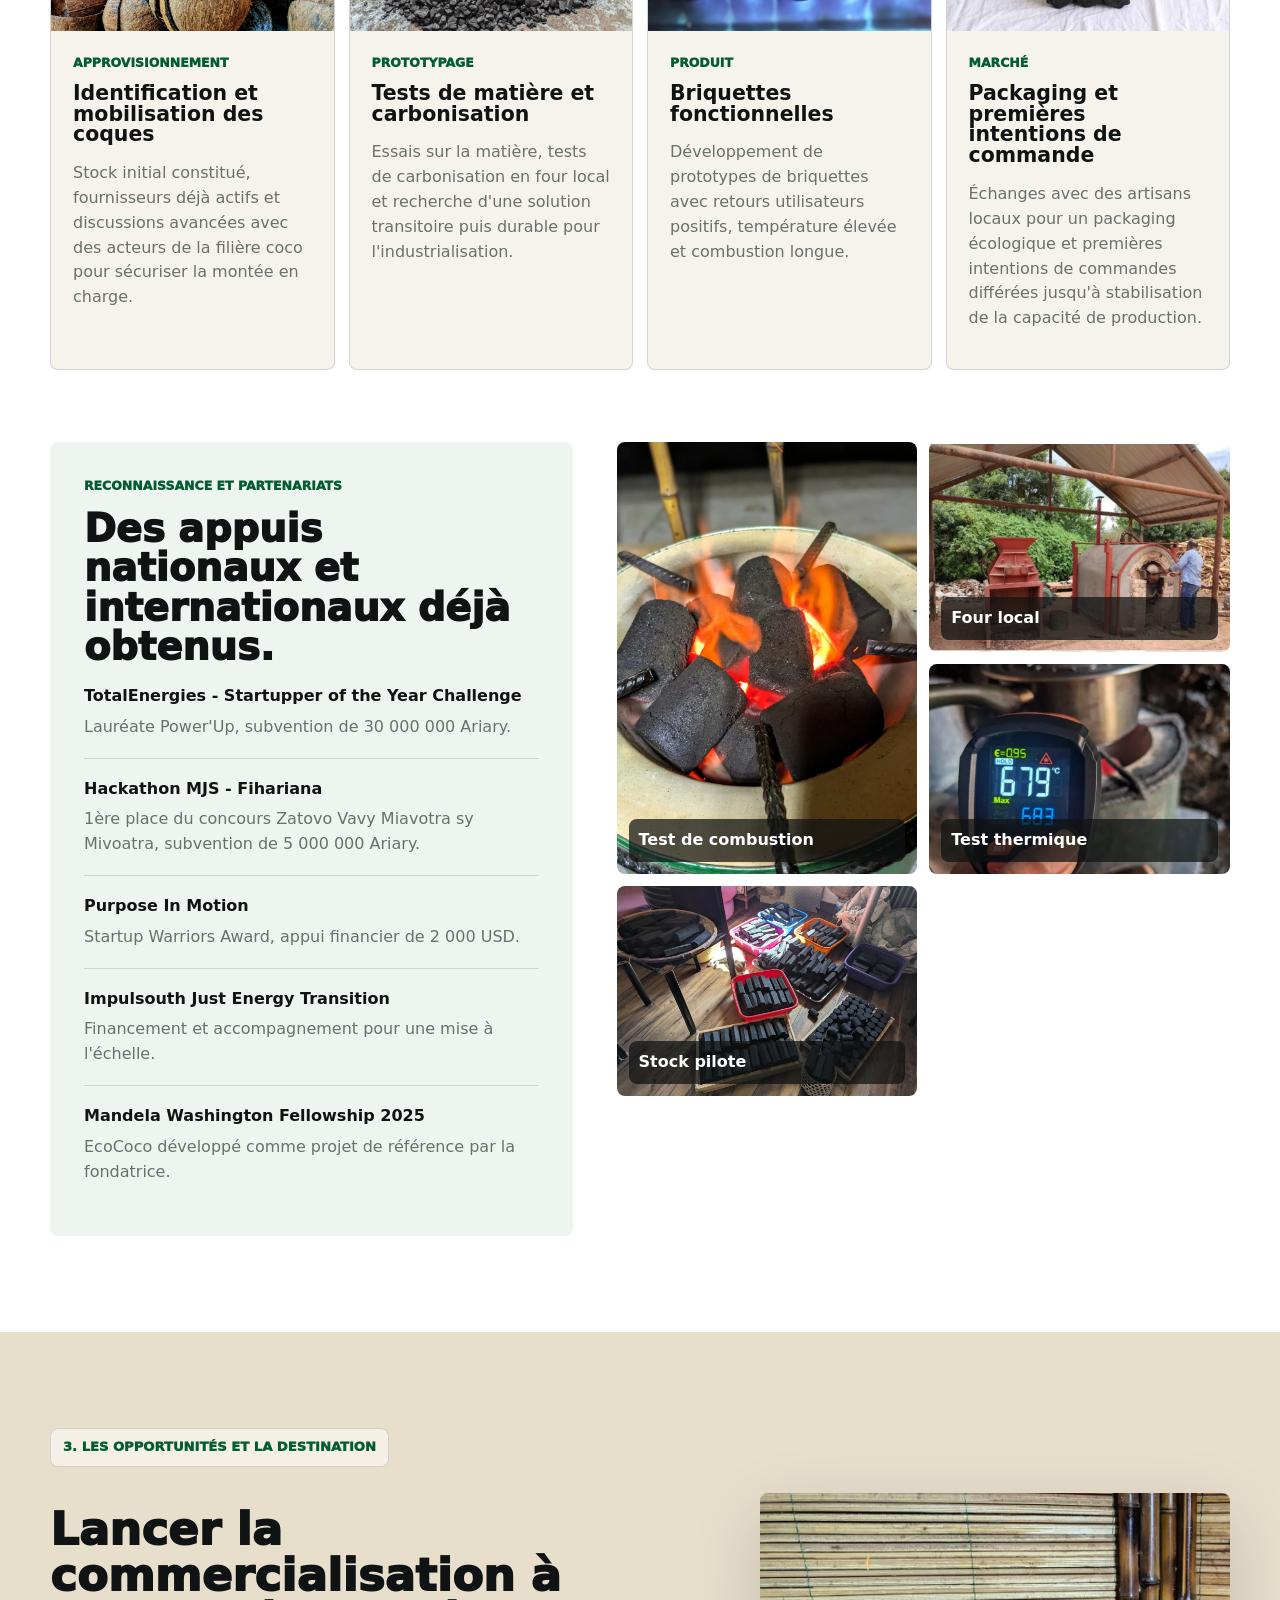
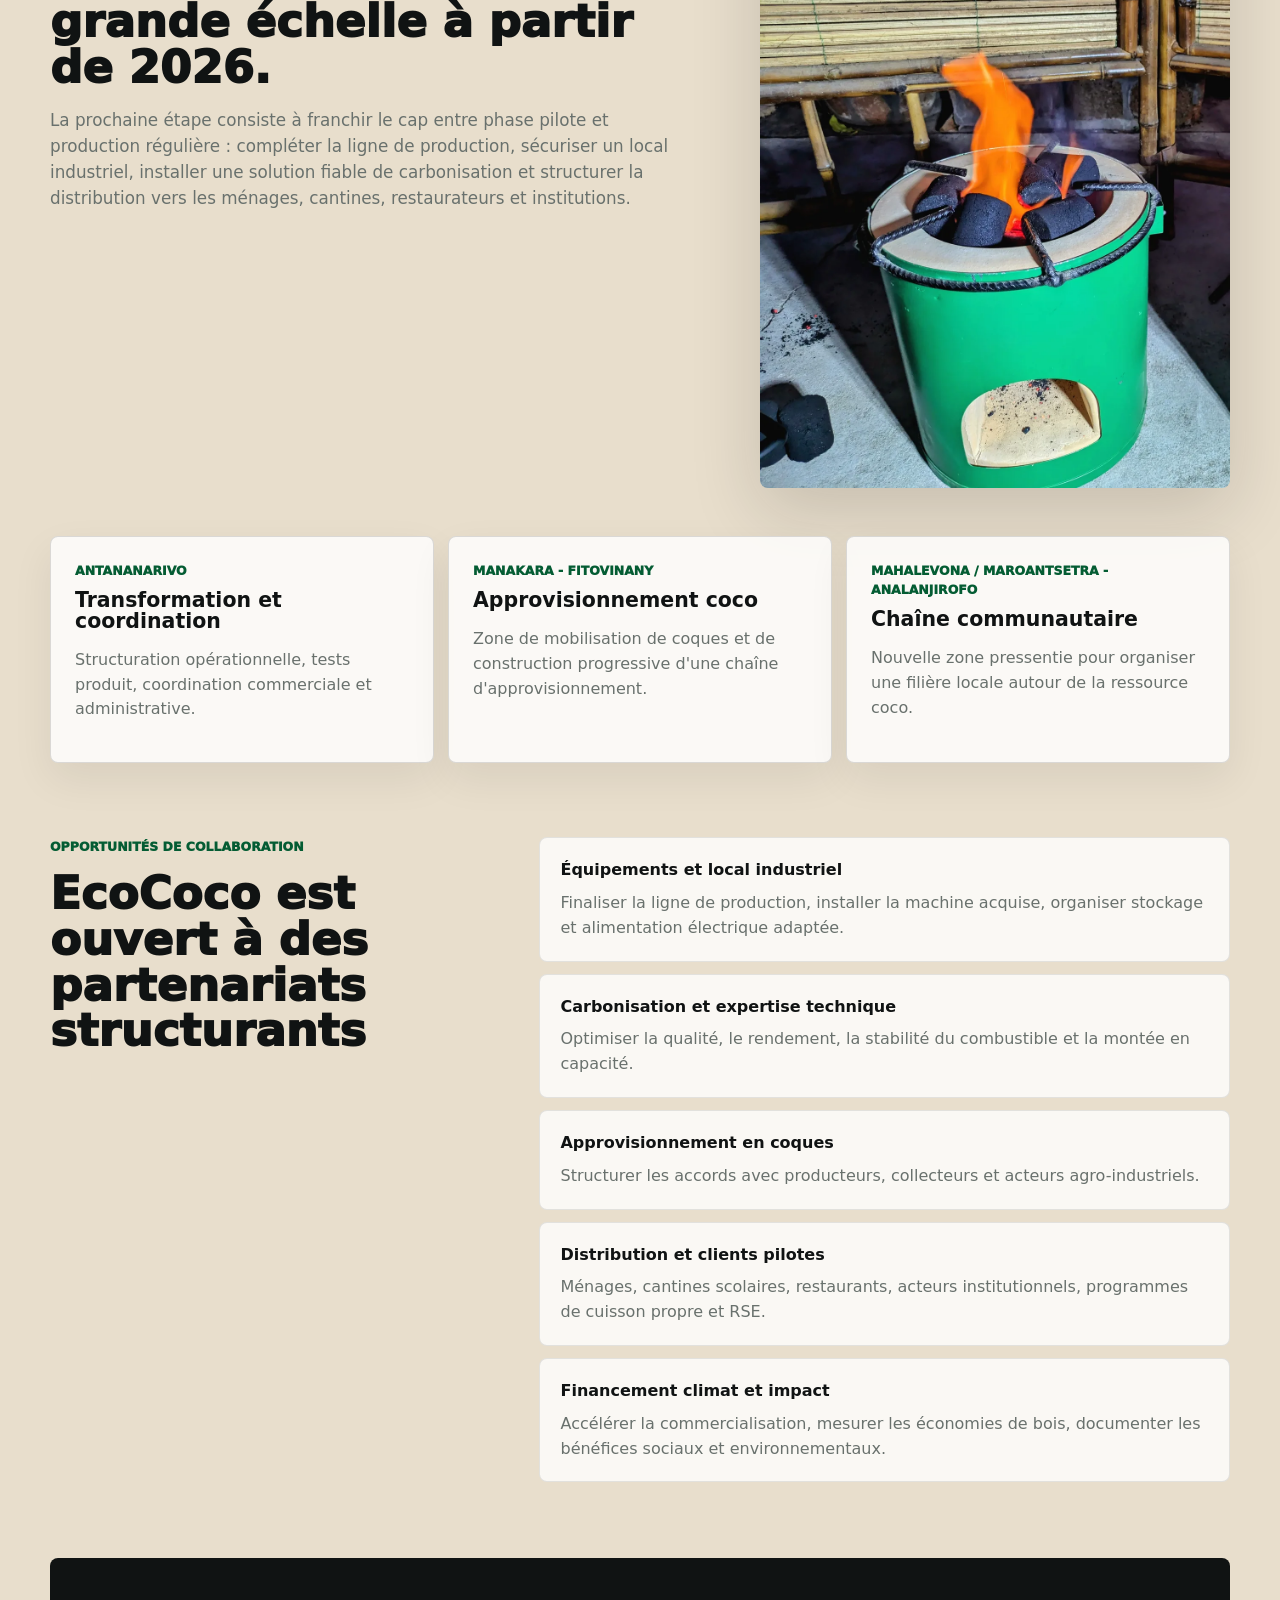
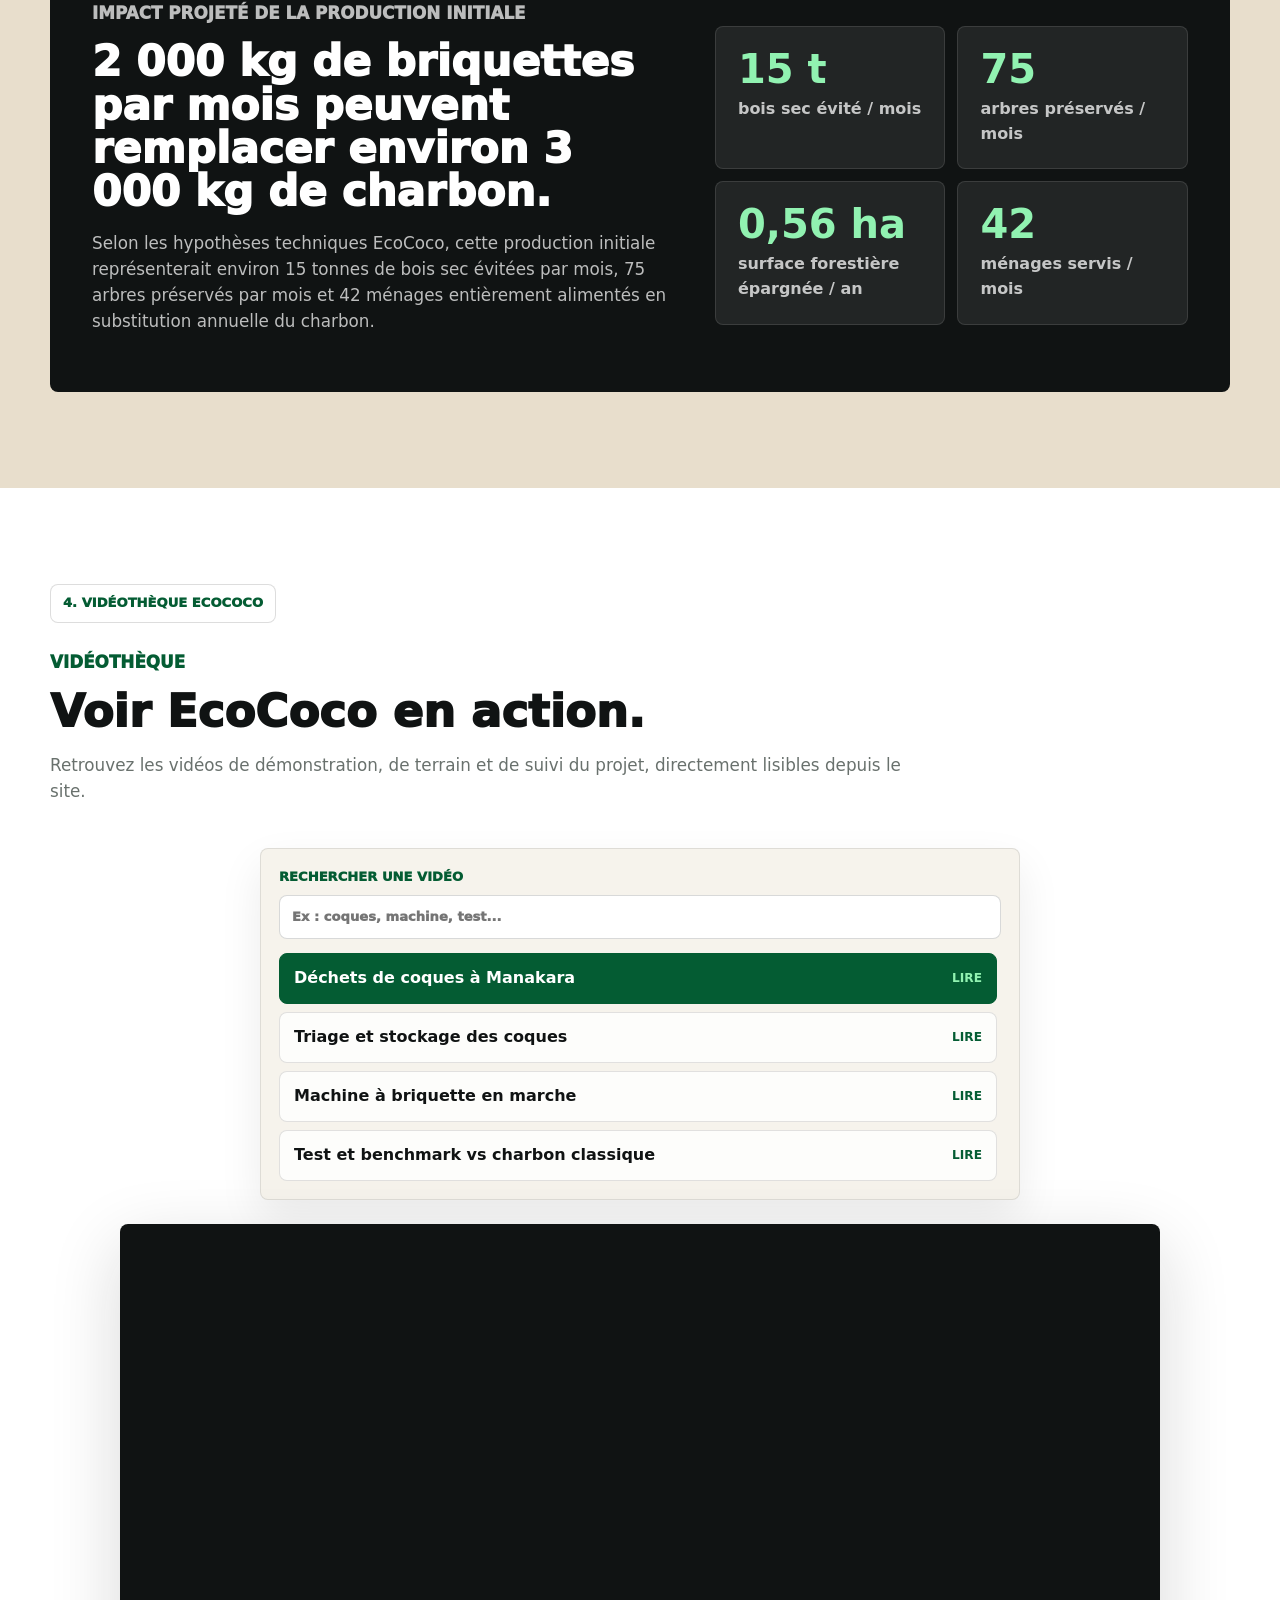
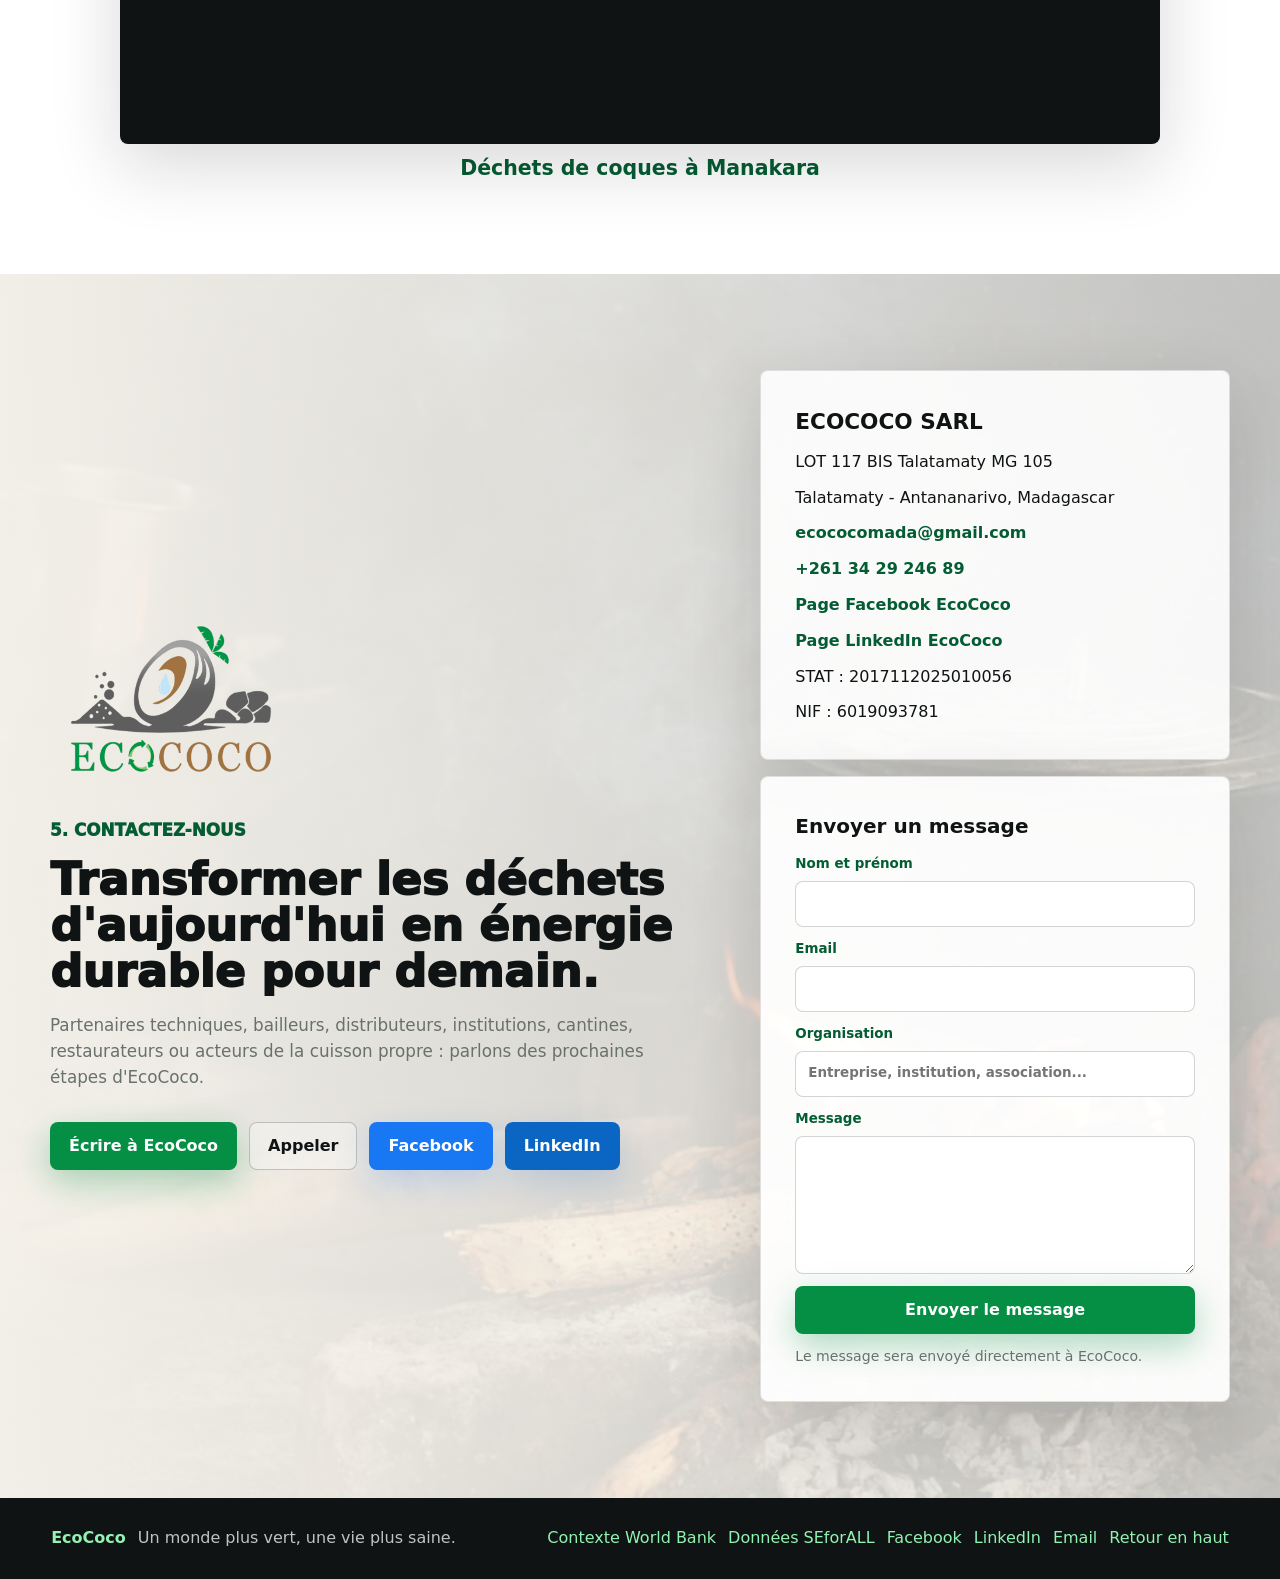
==== commit 76e9f018: "Major updates, video, email" ====
--- a/index.html
+++ b/index.html
@@ -32,8 +32,10 @@
         <a href="#qui-sommes-nous">Qui sommes-nous</a>
         <a href="#etapes">Étapes franchies</a>
         <a href="#destination">Destination & opportunités</a>
+        <a href="#videotheque">Vidéothèque</a>
         <a href="#contact">Contactez-nous</a>
         <a class="nav-social" href="https://www.facebook.com/profile.php?id=61591071884837" target="_blank" rel="noreferrer">Facebook</a>
+        <a class="nav-social nav-linkedin" href="https://www.linkedin.com/company/ecococo-mdg/" target="_blank" rel="noreferrer">LinkedIn</a>
       </nav>
     </header>
 
@@ -392,11 +394,38 @@
         </div>
       </section>
 
+      <section class="section video-section" id="videotheque">
+        <div class="section-inner">
+          <div class="section-kicker">4. Vidéothèque EcoCoco</div>
+          <div class="section-head">
+            <p class="eyebrow dark">Vidéothèque</p>
+            <h2>Voir EcoCoco en action.</h2>
+            <p>
+              Retrouvez les vidéos de démonstration, de terrain et de suivi du projet, directement lisibles depuis le site.
+            </p>
+          </div>
+          <div class="video-library" aria-label="Vidéothèque EcoCoco">
+            <div class="video-picker">
+              <label>
+                Rechercher une vidéo
+                <input type="search" data-video-search placeholder="Ex : coques, machine, test...">
+              </label>
+              <div class="video-title-list" data-video-list></div>
+            </div>
+
+            <div class="video-player-shell" data-video-player hidden>
+              <div class="video-player" data-video-frame></div>
+              <h3 data-video-current-title></h3>
+            </div>
+          </div>
+        </div>
+      </section>
+
       <section class="section contact-section" id="contact">
         <div class="section-inner contact-layout">
           <div class="contact-copy">
             <img src="assets/img/logo-official.png" alt="Logo EcoCoco" class="contact-logo">
-            <p class="eyebrow dark">4. Contactez-nous</p>
+            <p class="eyebrow dark">5. Contactez-nous</p>
             <h2>Transformer les déchets d'aujourd'hui en énergie durable pour demain.</h2>
             <p>
               Partenaires techniques, bailleurs, distributeurs, institutions, cantines, restaurateurs ou acteurs de la cuisson propre : parlons des prochaines étapes d'EcoCoco.
@@ -405,6 +434,7 @@
               <a class="button button-primary" href="mailto:ecococomada@gmail.com">Écrire à EcoCoco</a>
               <a class="button button-outline" href="tel:+261342924689">Appeler</a>
               <a class="button button-facebook" href="https://www.facebook.com/profile.php?id=61591071884837" target="_blank" rel="noreferrer">Facebook</a>
+              <a class="button button-linkedin" href="https://www.linkedin.com/company/ecococo-mdg/" target="_blank" rel="noreferrer">LinkedIn</a>
             </div>
           </div>
 
@@ -416,6 +446,7 @@
               <a href="mailto:ecococomada@gmail.com">ecococomada@gmail.com</a>
               <a href="tel:+261342924689">+261 34 29 246 89</a>
               <a href="https://www.facebook.com/profile.php?id=61591071884837" target="_blank" rel="noreferrer">Page Facebook EcoCoco</a>
+              <a href="https://www.linkedin.com/company/ecococo-mdg/" target="_blank" rel="noreferrer">Page LinkedIn EcoCoco</a>
               <span>STAT : 2017112025010056</span>
               <span>NIF : 6019093781</span>
             </address>
@@ -462,6 +493,7 @@
         <a href="https://documents1.worldbank.org/curated/en/985421614066122537/pdf/Cleaner-Cookstoves-Greener-Lives-Behavioral-Diagnostics-Note-MG-Ethanol-Clean-Cooking-Climate-Finance-Program.pdf" target="_blank" rel="noreferrer">Contexte World Bank</a>
         <a href="https://www.seforall.org/system/files/2024-07/summary-madagascar-cleancooking-en.pdf" target="_blank" rel="noreferrer">Données SEforALL</a>
         <a href="https://www.facebook.com/profile.php?id=61591071884837" target="_blank" rel="noreferrer">Facebook</a>
+        <a href="https://www.linkedin.com/company/ecococo-mdg/" target="_blank" rel="noreferrer">LinkedIn</a>
         <a href="mailto:ecococomada@gmail.com">Email</a>
         <a href="#accueil">Retour en haut</a>
       </div>
--- a/styles.css
+++ b/styles.css
@@ -150,19 +150,20 @@
 .site-nav {
   display: flex;
   align-items: center;
-  gap: 22px;
+  gap: clamp(10px, 1.35vw, 18px);
   padding: 10px 12px;
   border: 1px solid rgba(255, 255, 255, 0.16);
   border-radius: var(--radius);
   background: rgba(11, 15, 14, var(--nav-bg-opacity));
   box-shadow: 0 16px 50px rgba(0, 0, 0, 0.24);
   backdrop-filter: blur(var(--nav-blur));
-  font-size: 0.9rem;
+  font-size: 0.84rem;
   font-weight: 800;
 }
 
 .site-nav a {
   opacity: 0.86;
+  white-space: nowrap;
   transition: color 160ms ease, opacity 160ms ease;
 }
 
@@ -335,6 +336,12 @@
   color: var(--white);
   background: #1877f2;
   box-shadow: 0 12px 34px rgba(24, 119, 242, 0.22);
+}
+
+.button-linkedin {
+  color: var(--white);
+  background: #0a66c2;
+  box-shadow: 0 12px 34px rgba(10, 102, 194, 0.2);
 }
 
 .hero-strip {
@@ -868,6 +875,125 @@
   margin-top: 8px;
   color: rgba(255, 255, 255, 0.74);
   font-weight: 800;
+}
+
+.video-section {
+  background: var(--white);
+}
+
+.video-library {
+  display: grid;
+  gap: 24px;
+}
+
+.video-picker {
+  width: min(760px, 100%);
+  margin: 0 auto;
+  padding: 18px;
+  border: 1px solid rgba(16, 19, 19, 0.1);
+  border-radius: var(--radius);
+  background: var(--paper);
+  box-shadow: 0 18px 44px rgba(16, 19, 19, 0.08);
+}
+
+.video-picker label {
+  display: grid;
+  gap: 8px;
+  color: var(--green-dark);
+  font-size: 0.82rem;
+  font-weight: 950;
+  text-transform: uppercase;
+}
+
+.video-picker input {
+  width: 100%;
+  min-height: 44px;
+  padding: 11px 12px;
+  border: 1px solid rgba(16, 19, 19, 0.16);
+  border-radius: var(--radius);
+  color: var(--ink);
+  background: var(--white);
+  outline: none;
+}
+
+.video-title-list {
+  display: grid;
+  gap: 8px;
+  max-height: 230px;
+  margin-top: 14px;
+  overflow-y: auto;
+  padding-right: 4px;
+}
+
+.video-title-list button {
+  display: flex;
+  align-items: center;
+  justify-content: space-between;
+  gap: 12px;
+  width: 100%;
+  min-height: 48px;
+  padding: 12px 14px;
+  border: 1px solid rgba(16, 19, 19, 0.12);
+  border-radius: var(--radius);
+  color: var(--ink);
+  background: rgba(255, 255, 255, 0.78);
+  font-weight: 900;
+  text-align: left;
+  cursor: pointer;
+}
+
+.video-title-list button::after {
+  content: "Lire";
+  color: var(--green-dark);
+  font-size: 0.76rem;
+  font-weight: 900;
+  text-transform: uppercase;
+}
+
+.video-title-list button.is-active {
+  color: var(--white);
+  border-color: var(--green-dark);
+  background: var(--green-dark);
+}
+
+.video-title-list button.is-active::after {
+  color: #91f2b1;
+}
+
+.video-player-shell {
+  width: min(1040px, 100%);
+  margin: 0 auto;
+}
+
+.video-player {
+  position: relative;
+  min-height: 520px;
+  overflow: hidden;
+  border-radius: var(--radius);
+  background: var(--ink);
+  box-shadow: var(--shadow);
+}
+
+.video-player iframe {
+  position: absolute;
+  inset: 0;
+  width: 100%;
+  height: 100%;
+  border: 0;
+}
+
+.video-player-shell h3 {
+  margin-top: 14px;
+  color: var(--green-dark);
+  text-align: center;
+}
+
+.video-empty {
+  padding: 24px;
+  border: 1px dashed rgba(16, 19, 19, 0.2);
+  border-radius: var(--radius);
+  color: var(--muted);
+  background: rgba(255, 255, 255, 0.72);
 }
 
 .contact-section {
@@ -1207,6 +1333,10 @@
     grid-template-columns: 1fr;
   }
 
+  .video-player {
+    min-height: 280px;
+  }
+
   .team-card {
     grid-template-rows: 210px 1fr;
   }
